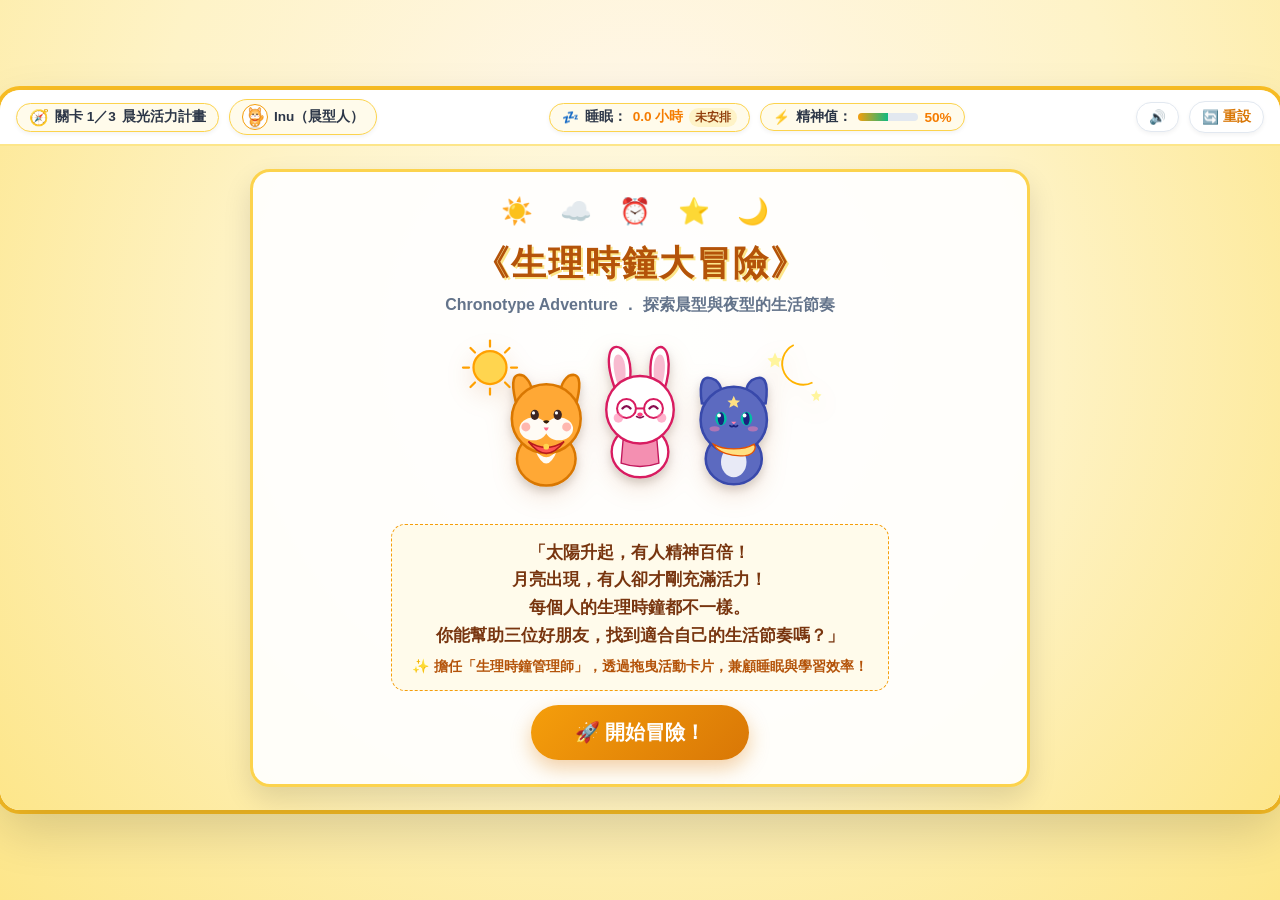
==== index.html @ 9a319b5b "feat: complete Chronotype Adventure web game for GitHub Pages" ====
<!DOCTYPE html>
<html lang="zh-TW">
<head>
  <meta charset="UTF-8">
  <meta name="viewport" content="width=device-width, initial-scale=1.0, maximum-scale=1.0, user-scalable=no">
  <title>《生理時鐘大冒險》（Chronotype Adventure）</title>
  <meta name="description" content="根據《晨型人 vs. 夜型人》設計的 2D 互動式時間規劃教育遊戲">
  <link rel="icon" type="image/svg+xml" href="assets/icons/clock.svg">
  <link rel="stylesheet" href="style.css">
</head>
<body>

  <!-- 遊戲主容器（橫向 16:9 最佳化自適應） -->
  <div id="game-container">

    <!-- 頂部資訊 HUD 導航列 -->
    <header id="top-hud">
      <div class="hud-left">
        <div class="hud-chip" id="hud-level-chip">
          <span class="chip-icon">🧭</span>
          <span id="hud-level-tag">關卡 1／3</span>
          <span id="hud-level-title" class="hud-title-text">晨光活力計畫</span>
        </div>
        <div class="hud-chip character-chip" id="hud-char-chip">
          <img id="hud-char-avatar" src="assets/characters/inu.svg" alt="角色頭像" class="mini-avatar">
          <span id="hud-char-name">Inu（晨型人）</span>
        </div>
      </div>

      <div class="hud-center">
        <!-- 睡眠時數即時統計膠囊 -->
        <div class="hud-chip stat-chip" id="hud-sleep-chip" title="每日累計睡眠時數">
          <span class="stat-icon">💤</span>
          <span class="stat-label">睡眠：</span>
          <span id="hud-sleep-hours" class="stat-value">0.0 小時</span>
          <span id="hud-sleep-status" class="stat-status-badge status-warn">未安排</span>
        </div>
        <!-- 精神能量即時模擬膠囊 -->
        <div class="hud-chip stat-chip" id="hud-energy-chip" title="作息模擬精神值（非醫學測量）">
          <span class="stat-icon" id="hud-energy-icon">⚡</span>
          <span class="stat-label">精神值：</span>
          <div class="energy-mini-track">
            <div id="hud-energy-bar" class="energy-mini-fill" style="width: 50%;"></div>
          </div>
          <span id="hud-energy-val" class="stat-value">50%</span>
        </div>
      </div>

      <div class="hud-right">
        <button id="btn-sound-toggle" class="hud-icon-btn" title="開關音效" aria-label="開關音效">
          <span id="sound-icon">🔊</span>
        </button>
        <button id="btn-reset-level" class="hud-icon-btn reset-btn" title="重新安排此關時間表" aria-label="重新安排此關時間表">
          <span>🔄</span>
          <span class="btn-text">重設</span>
        </button>
      </div>
    </header>

    <!-- 浮動提示氣泡（非阻塞提示，如時間衝突警告） -->
    <div id="toast-toast" class="toast-hidden" role="alert" aria-live="polite">
      <span class="toast-icon">💡</span>
      <span id="toast-text">這個時間已經安排其他活動囉！</span>
    </div>

    <!-- 遊戲主體視窗區 -->
    <main id="game-main">

      <!-- ============================================== -->
      <!-- 首頁畫面（Start Screen） -->
      <!-- ============================================== -->
      <section id="screen-start" class="game-screen active">
        <div class="start-card">
          <!-- 頂部裝飾元素 -->
          <div class="start-header-decor">
            <span class="decor-sun">☀️</span>
            <span class="decor-cloud">☁️</span>
            <span class="decor-clock">⏰</span>
            <span class="decor-star">⭐</span>
            <span class="decor-moon">🌙</span>
          </div>

          <h1 class="main-game-title">《生理時鐘大冒險》</h1>
          <div class="game-subtitle">Chronotype Adventure ． 探索晨型與夜型的生活節奏</div>

          <div class="start-hero-image">
            <img src="assets/characters/trio.svg" alt="Inu, Usagi, Neko" class="hero-trio-img">
          </div>

          <div class="start-story-box">
            <p class="story-lead">
              「太陽升起，有人精神百倍！<br>
              月亮出現，有人卻才剛充滿活力！<br>
              每個人的生理時鐘都不一樣。<br>
              你能幫助三位好朋友，找到適合自己的生活節奏嗎？」
            </p>
            <div class="story-subtext">
              ✨ 擔任「生理時鐘管理師」，透過拖曳活動卡片，兼顧睡眠與學習效率！
            </div>
          </div>

          <div class="start-actions">
            <button id="btn-start-adventure" class="action-btn primary-start-btn">
              <span>🚀 開始冒險！</span>
            </button>
          </div>
        </div>
      </section>

      <!-- ============================================== -->
      <!-- 關卡主要遊戲畫面（Level Play Screen） -->
      <!-- ============================================== -->
      <section id="screen-level" class="game-screen">

        <!-- 關卡情境引導條 -->
        <div class="level-story-banner">
          <div class="banner-avatar-wrap">
            <img id="level-story-avatar" src="assets/characters/inu.svg" alt="引導角色" class="story-avatar">
          </div>
          <div class="banner-content">
            <div class="banner-title-row">
              <span id="level-tag-badge" class="level-badge">第一關：晨光活力計畫</span>
              <span id="character-type-badge" class="type-badge morning">🌅 晨型人代表</span>
            </div>
            <p id="level-story-text" class="banner-desc">
              「Inu 喜歡早起，早上總是精神滿滿！可是今天他的時間表被打亂了。你能幫他重新安排一天的生活，確保充足睡眠嗎？」
            </p>
          </div>
        </div>

        <!-- 第三關專屬：任務 A 睡前環境調整面板（預設隱藏，僅第 3 關顯示） -->
        <div id="level3-environment-panel" class="room-panel-hidden">
          <div class="room-panel-header">
            <div class="room-title">
              <span class="room-icon">🛏️</span>
              <strong>任務 A：調整 Neko 的睡前臥室環境</strong>
              <span class="sub-rule">（點擊房間物件調整環境，至少需達成 2 項健康調整）</span>
            </div>
            <div class="room-progress-badge">
              <span>優化進度：</span>
              <strong id="env-completed-count">0</strong>／6
              <span id="env-requirement-tag" class="req-tag">尚未達標</span>
            </div>
          </div>

          <!-- 互動臥室場景 -->
          <div class="bedroom-interactive-scene">
            <!-- 1. 手機 -->
            <button class="room-item-btn item-bad" id="room-item-phone" data-item="phone" title="點擊調整睡前手機使用習慣">
              <span class="item-icon">📱</span>
              <span class="item-title">手機使用</span>
              <span class="item-status" id="phone-status">睡前滑手機中</span>
            </button>

            <!-- 2. 檯燈 -->
            <button class="room-item-btn item-bad" id="room-item-lamp" data-item="lamp" title="點擊切換臥室燈光">
              <span class="item-icon">💡</span>
              <span class="item-title">臥室燈光</span>
              <span class="item-status" id="lamp-status">刺眼強光 (100%)</span>
            </button>

            <!-- 3. 書桌 -->
            <button class="room-item-btn item-bad" id="room-item-desk" data-item="desk" title="點擊收拾書桌與書包">
              <span class="item-icon">📚</span>
              <span class="item-title">書桌狀態</span>
              <span class="item-status" id="desk-status">散落考卷雜物</span>
            </button>

            <!-- 4. 窗簾 -->
            <button class="room-item-btn item-bad" id="room-item-curtain" data-item="curtain" title="點擊拉上遮光窗簾">
              <span class="item-icon">🪟</span>
              <span class="item-title">臥室窗簾</span>
              <span class="item-status" id="curtain-status">大開（路燈直射）</span>
            </button>

            <!-- 5. 鬧鐘 -->
            <button class="room-item-btn item-bad" id="room-item-alarm" data-item="alarm" title="點擊設定合理起床鬧鐘">
              <span class="item-icon">⏰</span>
              <span class="item-title">起床鬧鐘</span>
              <span class="item-status" id="alarm-status">未定鬧鐘</span>
            </button>

            <!-- 6. 床鋪 -->
            <button class="room-item-btn item-bad" id="room-item-bed" data-item="bed" title="點擊整理舒適床鋪">
              <span class="item-icon">🛏️</span>
              <span class="item-title">床鋪整潔</span>
              <span class="item-status" id="bed-status">堆滿雜物</span>
            </button>
          </div>

          <!-- 臥室互動即時回饋小卡 -->
          <div id="room-feedback-bubble" class="room-dialog">
            <span class="usagi-speaker">🐰 Usagi 提醒：</span>
            <span id="room-dialog-text">點擊上方房間裡的物品，幫助 Neko 營造適合分泌褪黑激素的放鬆入睡環境吧！</span>
          </div>
        </div>

        <!-- 時間排程主工作區（上下分割或左右自適應） -->
        <div class="schedule-workspace">

          <!-- 左側／上方：每日行程時間軸槽位 -->
          <div class="timeline-container">
            <div class="timeline-header">
              <div class="timeline-title-row">
                <span class="sec-icon">📅</span>
                <h2 class="sec-title">一日作息時間表</h2>
                <span class="sec-hint">（支援滑鼠拖曳或「點擊卡片 ➔ 點擊時間格」放置）</span>
              </div>
              <div class="timeline-summary-pill" id="schedule-counter-pill">
                已安排：<span id="placed-slots-count">0</span>／<span id="total-slots-count">7</span> 項
              </div>
            </div>

            <!-- 時間軸槽位列表（由 JS 動態生成） -->
            <div id="slots-grid" class="slots-grid">
              <!-- 槽位由 JS 根據關卡設定渲染 -->
            </div>
          </div>

          <!-- 右側／下方：可用活動卡片托盤與即時分析狀態 -->
          <div class="side-panel">

            <!-- 卡片托盤 -->
            <div class="tray-container">
              <div class="tray-header">
                <span class="sec-icon">🗂️</span>
                <h3 class="sec-title">待安排活動卡片</h3>
                <span id="tray-count-badge" class="badge-pill">剩餘 7 張</span>
              </div>
              <div id="cards-tray" class="cards-tray">
                <!-- 活動卡片由 JS 動態生成 -->
              </div>
            </div>

            <!-- 精神狀態與即時回饋盒 -->
            <div class="insight-box">
              <div class="energy-panel-header">
                <div class="energy-label-wrap">
                  <span class="energy-title">⚡ 精神狀態評估</span>
                  <span id="energy-face-emoji" class="face-emoji">😊</span>
                </div>
                <span id="energy-grade-text" class="energy-grade">良好</span>
              </div>

              <!-- 精神能量進度條 -->
              <div class="energy-gauge-track">
                <div id="energy-gauge-fill" class="energy-gauge-bar" style="width: 50%;"></div>
              </div>

              <div class="energy-scale-labels">
                <span>0 疲憊</span>
                <span>50 普通</span>
                <span>100 活力充沛</span>
              </div>

              <p class="energy-disclaimer">※ 本精神值為遊戲化作息模擬，非醫學測量結果。</p>

              <!-- 即時小夥伴對話框 -->
              <div class="companion-bubble">
                <div class="companion-avatar-wrap">
                  <img src="assets/characters/usagi.svg" alt="Usagi" class="companion-avatar">
                </div>
                <div class="companion-text-box">
                  <div class="companion-name">Usagi 的小叮嚀</div>
                  <p id="live-companion-tip">把活動卡片拖曳到左側時間格中，觀察角色的精神變化與睡眠時數吧！</p>
                </div>
              </div>

              <!-- 檢查時間表主按鈕 -->
              <button id="btn-check-schedule" class="action-btn check-schedule-btn">
                <span>📋 檢查我的時間表！</span>
              </button>
            </div>

          </div>
        </div>

      </section>

      <!-- ============================================== -->
      <!-- 關卡結算評分彈窗（Evaluation Modal） -->
      <!-- ============================================== -->
      <section id="modal-eval" class="modal-overlay">
        <div class="modal-card eval-card">
          <div class="eval-header">
            <div class="eval-stamp-wrap">
              <span id="eval-tier-stamp" class="tier-stamp stamp-gold">👑 生理時鐘管理大師！</span>
            </div>
            <h2 id="eval-level-name" class="eval-title">第一關：晨光活力計畫 ． 作息審查報告</h2>
            <div class="total-score-badge">
              <span class="score-num" id="eval-total-score">95</span>
              <span class="score-unit">分</span>
            </div>
          </div>

          <!-- 四大評分規準細項 -->
          <div class="eval-rubric-grid">
            <!-- 1. 睡眠安排 (40分) -->
            <div class="rubric-item">
              <div class="rubric-header">
                <span class="rubric-name">💤 睡眠安排</span>
                <span id="rubric-score-sleep" class="rubric-points">40／40 分</span>
              </div>
              <div class="rubric-bar-bg">
                <div id="rubric-bar-sleep" class="rubric-bar-fill" style="width: 100%;"></div>
              </div>
              <p id="rubric-desc-sleep" class="rubric-comment">安排了 9.5 小時充足睡眠，完全符合 12 歲兒童發展需求！</p>
            </div>

            <!-- 2. 時間規劃 (30分) -->
            <div class="rubric-item">
              <div class="rubric-header">
                <span class="rubric-name">⏰ 時間規劃合理性</span>
                <span id="rubric-score-schedule" class="rubric-points">30／30 分</span>
              </div>
              <div class="rubric-bar-bg">
                <div id="rubric-bar-schedule" class="rubric-bar-fill" style="width: 100%;"></div>
              </div>
              <p id="rubric-desc-schedule" class="rubric-comment">無時間衝突，起床、用餐與上學順序完全合乎生活邏輯！</p>
            </div>

            <!-- 3. 符合作息需求 (20分) -->
            <div class="rubric-item">
              <div class="rubric-header">
                <span class="rubric-name">🎯 符合作息需求</span>
                <span id="rubric-score-chronotype" class="rubric-points">20／20 分</span>
              </div>
              <div class="rubric-bar-bg">
                <div id="rubric-bar-chronotype" class="rubric-bar-fill" style="width: 100%;"></div>
              </div>
              <p id="rubric-desc-chronotype" class="rubric-comment">完美把握晨型人的晨間活力高峰，高專注活動安排得宜！</p>
            </div>

            <!-- 4. 健康生活習慣 (10分) -->
            <div class="rubric-item">
              <div class="rubric-header">
                <span class="rubric-name">🌱 健康生活習慣</span>
                <span id="rubric-score-habits" class="rubric-points">10／10 分</span>
              </div>
              <div class="rubric-bar-bg">
                <div id="rubric-bar-habits" class="rubric-bar-fill" style="width: 100%;"></div>
              </div>
              <p id="rubric-desc-habits" class="rubric-comment">有適度安排休息與放鬆時間，兼顧生活節奏與身心健康！</p>
            </div>
          </div>

          <!-- Usagi 專業回饋與具體改善建議 -->
          <div class="eval-feedback-box">
            <div class="feedback-badge">🐰 專業回饋與建議</div>
            <p id="eval-detailed-feedback" class="feedback-text">
              太棒了！你幫 Inu 安排了一個充滿活力的一天！不過別忘記，早起的前提是要有充足的睡眠喔！
            </p>
          </div>

          <!-- 彈窗按鈕列 -->
          <div class="modal-actions-row">
            <button id="btn-eval-tweak" class="action-btn secondary-btn">
              <span>🔄 繼續微調時間表</span>
            </button>
            <button id="btn-eval-next" class="action-btn primary-btn">
              <span id="btn-eval-next-text">前往下一關 ➔</span>
            </button>
          </div>
        </div>
      </section>

      <!-- ============================================== -->
      <!-- 最終通關慶祝畫面（Grand Victory Screen） -->
      <!-- ============================================== -->
      <section id="screen-victory" class="game-screen">
        <!-- 彩帶彩屑 Canvas 動畫背景 -->
        <canvas id="victory-confetti-canvas"></canvas>

        <div class="victory-card">
          <div class="medal-wrap">
            <img src="assets/icons/medal.svg" alt="金色獎章" class="victory-medal-icon">
          </div>

          <h1 class="victory-title">👑 生理時鐘管理大師！</h1>
          <div class="victory-subtitle">恭喜你全破三大挑戰 ． 守護生理時鐘王國</div>

          <div class="victory-trio-wrap">
            <img src="assets/characters/trio.svg" alt="三位好友一起慶祝" class="victory-trio-img">
          </div>

          <div class="victory-summary-box">
            <p class="summary-paragraph">
              「恭喜你成功幫助三位好朋友！<br>
              原來每個人的生理時鐘都不太一樣。<br>
              有人早上精神好，有人晚上比較有活力。<br>
              不論是晨型人還是夜型人，<strong>充足睡眠（9～12 小時）</strong>與<strong>健康作息</strong>都很重要！」
            </p>

            <div class="victory-takeaways">
              <div class="takeaway-item">
                <span class="takeaway-icon">🌅</span>
                <div>
                  <strong>Inu 的收穫：</strong>
                  <span>晨型人喜歡早起，但早起的前提是提早就寢，充足睡眠才能維持整天活力。</span>
                </div>
              </div>
              <div class="takeaway-item">
                <span class="takeaway-icon">🌙</span>
                <div>
                  <strong>Neko 的收穫：</strong>
                  <span>夜型人晚上較有精神不是懶惰！面對固定上學時間，睡前減光、少用手機就能漸進調整！</span>
                </div>
              </div>
              <div class="takeaway-item">
                <span class="takeaway-icon">🤝</span>
                <div>
                  <strong>核心理念：</strong>
                  <span>沒有絕對優劣的時間表，學會傾聽自己的生理時鐘，兼顧上學與健康才是最重要的！</span>
                </div>
              </div>
            </div>
          </div>

          <div class="victory-actions">
            <button id="btn-victory-replay" class="action-btn primary-btn">
              <span>🔄 再玩一次</span>
            </button>
            <button id="btn-victory-home" class="action-btn secondary-btn">
              <span>🏠 返回首頁</span>
            </button>
          </div>
        </div>
      </section>

    </main>

  </div>

  <script src="game.js"></script>
</body>
</html>
---- style.css ----
/* ==========================================================================
   《生理時鐘大冒險》（Chronotype Adventure）
   視覺樣式表：日系可愛溫暖 2D 卡通風格、16:9 自適應響應式介面
   ========================================================================== */

/* -------------------------------------------------------------
   1. 全域變數與重設（CSS Variables & Reset）
   ------------------------------------------------------------- */
:root {
  /* 溫暖日系配色 */
  --bg-cream: #FFFDF7;
  --bg-cream-card: #FFFFFF;
  --bg-sky-light: #EBF8FF;
  --bg-sky-dark: #1E293B;

  /* 主題色 */
  --color-primary: #FF8F00;
  --color-primary-hover: #F57C00;
  --color-primary-light: #FFF8E1;
  --color-secondary: #6366F1;
  --color-secondary-hover: #4F46E5;
  --color-secondary-light: #EEF2FF;
  --color-accent-pink: #EC4899;
  --color-accent-teal: #10B981;
  --color-accent-warn: #F59E0B;
  --color-accent-danger: #EF4444;

  /* 文字色彩 */
  --text-main: #2D3748;
  --text-muted: #64748B;
  --text-light: #F8FAFC;
  --text-gold: #B45309;

  /* 邊框與圓角 */
  --border-subtle: #E2E8F0;
  --border-strong: #CBD5E1;
  --radius-sm: 8px;
  --radius-md: 14px;
  --radius-lg: 20px;
  --radius-pill: 9999px;

  /* 陰影效果 */
  --shadow-sm: 0 2px 4px rgba(0, 0, 0, 0.05);
  --shadow-md: 0 6px 14px rgba(0, 0, 0, 0.08);
  --shadow-lg: 0 12px 28px rgba(0, 0, 0, 0.12);
  --shadow-card: 0 4px 12px rgba(180, 83, 9, 0.08);

  /* 動畫時間 */
  --trans-fast: 0.15s ease;
  --trans-normal: 0.25s ease;
}

*, *::before, *::after {
  box-sizing: border-box;
  margin: 0;
  padding: 0;
  -webkit-tap-highlight-color: transparent;
}

html, body {
  width: 100%;
  height: 100%;
  overflow: hidden;
  font-family: -apple-system, BlinkMacSystemFont, "Segoe UI", "PingFang TC", "Noto Sans TC", "Microsoft JhengHei", sans-serif;
  background: radial-gradient(circle at 50% 20%, #FFF7ED 0%, #FEF3C7 50%, #FDE68A 100%);
  color: var(--text-main);
  user-select: none;
  -webkit-user-select: none;
}

/* -------------------------------------------------------------
   2. 遊戲主容器（16:9 比例自適應）
   ------------------------------------------------------------- */
#game-container {
  position: absolute;
  top: 50%;
  left: 50%;
  transform: translate(-50%, -50%);
  width: 100vw;
  height: 56.25vw; /* 16:9 比例 (9 / 16 = 0.5625) */
  max-width: 1280px;
  max-height: 720px;
  min-width: 320px;
  min-height: 180px;
  background: var(--bg-cream);
  border-radius: var(--radius-lg);
  box-shadow: 0 20px 50px rgba(0, 0, 0, 0.15), 0 0 0 4px #FBBF24;
  overflow: hidden;
  display: flex;
  flex-direction: column;
}

/* 當螢幕過高時，以高度為基準保持 16:9 */
@media (max-aspect-ratio: 16/9) {
  #game-container {
    width: 100vw;
    height: 56.25vw;
  }
}

/* 當螢幕較寬時，以寬度或最大高寬為準 */
@media (min-aspect-ratio: 16/9) {
  #game-container {
    height: 100vh;
    width: 177.78vh; /* 16 / 9 = 1.7778 */
  }
}

/* -------------------------------------------------------------
   3. 頂部資訊 HUD（Top Navigation & Status Bar）
   ------------------------------------------------------------- */
#top-hud {
  height: 56px;
  background: rgba(255, 255, 255, 0.95);
  backdrop-filter: blur(8px);
  border-bottom: 2px solid #FDE68A;
  display: flex;
  align-items: center;
  justify-content: space-between;
  padding: 0 16px;
  z-index: 20;
  flex-shrink: 0;
}

.hud-left, .hud-center, .hud-right {
  display: flex;
  align-items: center;
  gap: 10px;
}

.hud-chip {
  display: inline-flex;
  align-items: center;
  gap: 6px;
  background: #FFFBEB;
  border: 1.5px solid #FCD34D;
  border-radius: var(--radius-pill);
  padding: 4px 12px;
  font-size: 0.85rem;
  font-weight: 600;
  color: var(--text-main);
  box-shadow: var(--shadow-sm);
}

.hud-chip .chip-icon {
  font-size: 1rem;
}

.mini-avatar {
  width: 26px;
  height: 26px;
  border-radius: 50%;
  background: #FFF;
  border: 1.5px solid #F59E0B;
}

.stat-value {
  font-weight: 700;
  color: var(--color-primary-hover);
}

.stat-status-badge {
  font-size: 0.72rem;
  padding: 2px 6px;
  border-radius: var(--radius-pill);
  font-weight: 700;
}

.status-ok {
  background: #DCFCE7;
  color: #166534;
}

.status-warn {
  background: #FEF3C7;
  color: #92400E;
}

.status-danger {
  background: #FEE2E2;
  color: #991B1B;
}

/* 小型能量條 */
.energy-mini-track {
  width: 60px;
  height: 8px;
  background: #E2E8F0;
  border-radius: var(--radius-pill);
  overflow: hidden;
}

.energy-mini-fill {
  height: 100%;
  background: linear-gradient(90deg, #F59E0B, #10B981);
  transition: width 0.3s ease;
}

.hud-icon-btn {
  background: #FFF;
  border: 1.5px solid var(--border-subtle);
  border-radius: var(--radius-pill);
  padding: 6px 12px;
  font-size: 0.85rem;
  font-weight: 700;
  cursor: pointer;
  display: inline-flex;
  align-items: center;
  gap: 4px;
  color: var(--text-main);
  transition: all var(--trans-fast);
  box-shadow: var(--shadow-sm);
}

.hud-icon-btn:hover {
  background: #FEF3C7;
  border-color: #F59E0B;
  transform: translateY(-1px);
}

.hud-icon-btn:active {
  transform: translateY(1px);
}

.reset-btn {
  color: #D97706;
}

/* -------------------------------------------------------------
   4. 浮動通知提示氣泡（Toast Notification）
   ------------------------------------------------------------- */
#toast-toast {
  position: absolute;
  top: 68px;
  left: 50%;
  transform: translateX(-50%);
  background: #1E293B;
  color: #FFF;
  padding: 8px 18px;
  border-radius: var(--radius-pill);
  font-size: 0.9rem;
  font-weight: 600;
  display: flex;
  align-items: center;
  gap: 8px;
  box-shadow: var(--shadow-lg);
  z-index: 100;
  pointer-events: none;
  opacity: 1;
  transition: all 0.3s cubic-bezier(0.34, 1.56, 0.64, 1);
}

#toast-toast.toast-hidden {
  opacity: 0;
  top: 48px;
  transform: translateX(-50%) scale(0.9);
}

/* -------------------------------------------------------------
   5. 畫面容器與主體結構（Screens & Main Area）
   ------------------------------------------------------------- */
#game-main {
  position: relative;
  flex: 1;
  overflow: hidden;
}

.game-screen {
  position: absolute;
  inset: 0;
  display: none;
  flex-direction: column;
  padding: 12px 18px;
  overflow-y: auto;
  opacity: 0;
  transition: opacity 0.3s ease;
}

.game-screen.active {
  display: flex;
  opacity: 1;
}

/* -------------------------------------------------------------
   6. 首頁畫面（Start Screen）
   ------------------------------------------------------------- */
#screen-start {
  background: radial-gradient(circle at 50% 30%, #FFFBEB 0%, #FEF3C7 50%, #FDE68A 100%);
  align-items: center;
  justify-content: center;
  padding: 20px;
}

.start-card {
  max-width: 780px;
  width: 95%;
  background: rgba(255, 255, 255, 0.92);
  border: 3px solid #FCD34D;
  border-radius: var(--radius-lg);
  padding: 24px 32px;
  text-align: center;
  box-shadow: var(--shadow-lg);
  display: flex;
  flex-direction: column;
  align-items: center;
  gap: 14px;
}

.start-header-decor {
  font-size: 1.6rem;
  letter-spacing: 10px;
  animation: floatDecor 3s ease-in-out infinite alternate;
}

@keyframes floatDecor {
  0% { transform: translateY(0); }
  100% { transform: translateY(-6px); }
}

.main-game-title {
  font-size: 2.2rem;
  font-weight: 900;
  color: #B45309;
  text-shadow: 2px 2px 0 #FDE68A;
  letter-spacing: 2px;
}

.game-subtitle {
  font-size: 1rem;
  color: var(--text-muted);
  font-weight: 600;
  margin-top: -6px;
}

.start-hero-image {
  width: 100%;
  max-width: 480px;
  height: 180px;
  display: flex;
  align-items: center;
  justify-content: center;
}

.hero-trio-img {
  width: 100%;
  height: 100%;
  object-fit: contain;
  filter: drop-shadow(0 8px 12px rgba(180, 83, 9, 0.15));
}

.start-story-box {
  background: #FFFBEB;
  border: 1.5px dashed #F59E0B;
  border-radius: var(--radius-md);
  padding: 14px 20px;
  max-width: 620px;
}

.story-lead {
  font-size: 1.05rem;
  line-height: 1.65;
  color: #78350F;
  font-weight: 600;
}

.story-subtext {
  font-size: 0.88rem;
  color: #B45309;
  margin-top: 8px;
  font-weight: 700;
}

.action-btn {
  display: inline-flex;
  align-items: center;
  justify-content: center;
  gap: 8px;
  padding: 12px 32px;
  font-size: 1.15rem;
  font-weight: 800;
  border-radius: var(--radius-pill);
  cursor: pointer;
  border: none;
  transition: all var(--trans-normal);
  box-shadow: var(--shadow-md);
}

.primary-start-btn {
  background: linear-gradient(135deg, #F59E0B 0%, #D97706 100%);
  color: #FFF;
  padding: 14px 44px;
  font-size: 1.25rem;
  box-shadow: 0 8px 20px rgba(217, 119, 6, 0.35);
  animation: pulseBtn 2s infinite;
}

@keyframes pulseBtn {
  0%, 100% { transform: scale(1); }
  50% { transform: scale(1.03); }
}

.primary-start-btn:hover {
  background: linear-gradient(135deg, #D97706 0%, #B45309 100%);
  transform: translateY(-2px) scale(1.02);
}

/* -------------------------------------------------------------
   7. 關卡主體視窗（Level Banner & Layout）
   ------------------------------------------------------------- */
.level-story-banner {
  background: #FFFFFF;
  border: 2px solid #FDE68A;
  border-radius: var(--radius-md);
  padding: 8px 14px;
  display: flex;
  align-items: center;
  gap: 12px;
  margin-bottom: 10px;
  box-shadow: var(--shadow-sm);
  flex-shrink: 0;
}

.banner-avatar-wrap {
  width: 48px;
  height: 48px;
  flex-shrink: 0;
  background: #FFFBEB;
  border-radius: 50%;
  border: 2px solid #F59E0B;
  overflow: hidden;
  display: flex;
  align-items: center;
  justify-content: center;
}

.story-avatar {
  width: 90%;
  height: 90%;
  object-fit: contain;
}

.banner-content {
  flex: 1;
}

.banner-title-row {
  display: flex;
  align-items: center;
  gap: 8px;
  margin-bottom: 3px;
}

.level-badge {
  font-size: 0.85rem;
  font-weight: 800;
  color: #B45309;
}

.type-badge {
  font-size: 0.72rem;
  padding: 2px 8px;
  border-radius: var(--radius-pill);
  font-weight: 700;
}

.type-badge.morning {
  background: #FEF3C7;
  color: #92400E;
  border: 1px solid #FCD34D;
}

.type-badge.night {
  background: #EDE9FE;
  color: #5B21B6;
  border: 1px solid #C4B5FD;
}

.type-badge.challenge {
  background: #FCE7F3;
  color: #9D174D;
  border: 1px solid #FBCFE8;
}

.banner-desc {
  font-size: 0.88rem;
  color: #4B5563;
  line-height: 1.4;
}

/* -------------------------------------------------------------
   8. 第三關專屬：任務 A 臥室睡前環境調整面板
   ------------------------------------------------------------- */
#level3-environment-panel {
  background: #F8FAFC;
  border: 2px dashed #818CF8;
  border-radius: var(--radius-md);
  padding: 10px 14px;
  margin-bottom: 10px;
  flex-shrink: 0;
}

#level3-environment-panel.room-panel-hidden {
  display: none;
}

.room-panel-header {
  display: flex;
  align-items: center;
  justify-content: space-between;
  margin-bottom: 8px;
}

.room-title {
  font-size: 0.92rem;
  color: #312E81;
}

.room-title .sub-rule {
  font-size: 0.78rem;
  color: #6366F1;
  font-weight: normal;
}

.room-progress-badge {
  font-size: 0.85rem;
  font-weight: 700;
  color: #4338CA;
  background: #EEF2FF;
  padding: 3px 10px;
  border-radius: var(--radius-pill);
}

.req-tag {
  font-size: 0.72rem;
  padding: 1px 6px;
  border-radius: 4px;
  margin-left: 4px;
  background: #FEF3C7;
  color: #92400E;
}

.req-tag.ready {
  background: #DCFCE7;
  color: #166534;
}

.bedroom-interactive-scene {
  display: grid;
  grid-template-columns: repeat(6, 1fr);
  gap: 8px;
}

.room-item-btn {
  background: #FFF;
  border: 2px solid #E2E8F0;
  border-radius: var(--radius-md);
  padding: 8px 6px;
  display: flex;
  flex-direction: column;
  align-items: center;
  gap: 4px;
  cursor: pointer;
  transition: all var(--trans-fast);
}

.room-item-btn .item-icon {
  font-size: 1.4rem;
}

.room-item-btn .item-title {
  font-size: 0.8rem;
  font-weight: 700;
  color: var(--text-main);
}

.room-item-btn .item-status {
  font-size: 0.7rem;
  font-weight: 600;
  padding: 2px 4px;
  border-radius: 4px;
  text-align: center;
  white-space: nowrap;
}

.room-item-btn.item-bad {
  border-color: #FCA5A5;
  background: #FFF5F5;
}

.room-item-btn.item-bad .item-status {
  background: #FEE2E2;
  color: #B91C1C;
}

.room-item-btn.item-good {
  border-color: #86EFAC;
  background: #F0FDF4;
  box-shadow: 0 0 8px rgba(34, 197, 94, 0.25);
}

.room-item-btn.item-good .item-status {
  background: #DCFCE7;
  color: #15803D;
}

.room-item-btn:hover {
  transform: translateY(-2px);
}

.room-dialog {
  margin-top: 8px;
  background: #EEF2FF;
  border-left: 4px solid #6366F1;
  border-radius: 4px;
  padding: 6px 12px;
  font-size: 0.82rem;
  color: #3730A3;
}

.usagi-speaker {
  font-weight: 700;
}

/* -------------------------------------------------------------
   9. 作息工作區（Schedule Workspace：左右雙欄架構）
   ------------------------------------------------------------- */
.schedule-workspace {
  display: grid;
  grid-template-columns: 1fr 340px;
  gap: 14px;
  flex: 1;
  min-height: 0;
  overflow: hidden;
}

/* 左側：每日時間軸槽位容器 */
.timeline-container {
  background: #FFFFFF;
  border: 2px solid #E2E8F0;
  border-radius: var(--radius-lg);
  padding: 12px 14px;
  display: flex;
  flex-direction: column;
  min-height: 0;
  box-shadow: var(--shadow-sm);
}

.timeline-header {
  display: flex;
  align-items: center;
  justify-content: space-between;
  margin-bottom: 10px;
  flex-shrink: 0;
}

.timeline-title-row {
  display: flex;
  align-items: center;
  gap: 6px;
}

.sec-title {
  font-size: 1rem;
  font-weight: 800;
  color: var(--text-main);
}

.sec-hint {
  font-size: 0.75rem;
  color: var(--text-muted);
}

.timeline-summary-pill {
  font-size: 0.82rem;
  font-weight: 700;
  background: #FEF3C7;
  color: #92400E;
  padding: 3px 10px;
  border-radius: var(--radius-pill);
}

/* 槽位列表網格 */
.slots-grid {
  display: grid;
  grid-template-columns: repeat(auto-fill, minmax(280px, 1fr));
  gap: 8px;
  overflow-y: auto;
  padding-right: 4px;
  flex: 1;
}

/* 單個時間槽位 */
.time-slot {
  background: #F8FAFC;
  border: 2px dashed #CBD5E1;
  border-radius: var(--radius-md);
  padding: 8px 10px;
  display: flex;
  flex-direction: column;
  gap: 4px;
  transition: all var(--trans-fast);
  position: relative;
  min-height: 64px;
  justify-content: center;
}

.time-slot.slot-empty {
  cursor: pointer;
}

.time-slot.slot-empty:hover {
  border-color: #F59E0B;
  background: #FFFBEB;
}

.time-slot.slot-dragover {
  border-color: #10B981;
  background: #ECFDF5;
  transform: scale(1.02);
  box-shadow: 0 0 10px rgba(16, 185, 129, 0.3);
}

.time-slot.slot-selected-target {
  border-color: #6366F1;
  background: #EEF2FF;
  animation: pulseSlot 1s infinite alternate;
}

@keyframes pulseSlot {
  0% { box-shadow: 0 0 0 rgba(99, 102, 241, 0.2); }
  100% { box-shadow: 0 0 12px rgba(99, 102, 241, 0.6); }
}

/* 槽位頂部時段標籤 */
.slot-meta {
  display: flex;
  align-items: center;
  justify-content: space-between;
  font-size: 0.75rem;
}

.slot-time-range {
  font-weight: 700;
  color: #475569;
}

.slot-period-tag {
  font-size: 0.68rem;
  padding: 1px 6px;
  border-radius: 4px;
  background: #E2E8F0;
  color: #475569;
  font-weight: 600;
}

/* 槽位內容：未放置時 */
.slot-placeholder {
  display: flex;
  align-items: center;
  justify-content: center;
  gap: 4px;
  font-size: 0.8rem;
  color: #94A3B8;
  font-weight: 600;
  padding: 6px 0;
}

/* 槽位內容：已放置活動卡片 */
.time-slot.slot-filled {
  border-style: solid;
  border-color: #FCD34D;
  background: #FFFBEB;
}

.slot-activity-card {
  display: flex;
  align-items: center;
  justify-content: space-between;
  background: #FFFFFF;
  border: 1.5px solid #F59E0B;
  border-radius: var(--radius-sm);
  padding: 5px 8px;
  box-shadow: var(--shadow-sm);
}

.slot-act-left {
  display: flex;
  align-items: center;
  gap: 6px;
}

.slot-act-icon {
  font-size: 1.25rem;
}

.slot-act-name {
  font-size: 0.88rem;
  font-weight: 700;
  color: var(--text-main);
}

.slot-act-type-tag {
  font-size: 0.68rem;
  padding: 1px 5px;
  border-radius: 4px;
  background: #FEF3C7;
  color: #B45309;
}

.slot-act-remove-btn {
  background: none;
  border: none;
  font-size: 1.1rem;
  color: #94A3B8;
  cursor: pointer;
  padding: 2px 4px;
  line-height: 1;
  transition: color var(--trans-fast);
}

.slot-act-remove-btn:hover {
  color: #EF4444;
}

/* 固定槽位（如學校固定時段） */
.time-slot.slot-fixed {
  border-style: solid;
  border-color: #93C5FD;
  background: #EFF6FF;
  cursor: default;
}

.slot-fixed-badge {
  font-size: 0.68rem;
  background: #3B82F6;
  color: #FFF;
  padding: 1px 5px;
  border-radius: 4px;
  font-weight: 700;
}

/* -------------------------------------------------------------
   10. 右側面板：待排卡片托盤與精神分析
   ------------------------------------------------------------- */
.side-panel {
  display: flex;
  flex-direction: column;
  gap: 10px;
  min-height: 0;
  overflow: hidden;
}

/* 卡片托盤容器 */
.tray-container {
  background: #FFFFFF;
  border: 2px solid #E2E8F0;
  border-radius: var(--radius-lg);
  padding: 10px 12px;
  display: flex;
  flex-direction: column;
  min-height: 170px;
  max-height: 220px;
  box-shadow: var(--shadow-sm);
}

.tray-header {
  display: flex;
  align-items: center;
  justify-content: space-between;
  margin-bottom: 8px;
  flex-shrink: 0;
}

.badge-pill {
  font-size: 0.75rem;
  font-weight: 700;
  background: #EDE9FE;
  color: #6D28D9;
  padding: 2px 8px;
  border-radius: var(--radius-pill);
}

.cards-tray {
  display: flex;
  flex-wrap: wrap;
  gap: 6px;
  overflow-y: auto;
  padding-right: 2px;
  flex: 1;
  align-content: flex-start;
}

/* 活動卡片本體 */
.act-card {
  background: #FFFBEB;
  border: 2px solid #FCD34D;
  border-radius: var(--radius-md);
  padding: 6px 10px;
  display: inline-flex;
  align-items: center;
  gap: 6px;
  cursor: grab;
  user-select: none;
  transition: all var(--trans-fast);
  box-shadow: var(--shadow-sm);
  font-size: 0.85rem;
  font-weight: 700;
  color: var(--text-main);
}

.act-card:hover {
  transform: translateY(-2px);
  border-color: #F59E0B;
  background: #FEF3C7;
  box-shadow: var(--shadow-md);
}

.act-card:active {
  cursor: grabbing;
}

.act-card.card-selected {
  border-color: #6366F1;
  background: #EEF2FF;
  box-shadow: 0 0 0 3px rgba(99, 102, 241, 0.4);
  transform: scale(1.05);
}

.act-card.card-dragging {
  opacity: 0.4;
  transform: scale(0.95);
}

.card-icon {
  font-size: 1.15rem;
}

.card-tag {
  font-size: 0.65rem;
  background: rgba(255, 255, 255, 0.8);
  padding: 1px 4px;
  border-radius: 4px;
  color: #78350F;
}

/* 精神狀態評估與夥伴對話盒 */
.insight-box {
  background: #FFFFFF;
  border: 2px solid #E2E8F0;
  border-radius: var(--radius-lg);
  padding: 12px 14px;
  display: flex;
  flex-direction: column;
  gap: 8px;
  box-shadow: var(--shadow-sm);
  flex: 1;
  min-height: 0;
  overflow-y: auto;
}

.energy-panel-header {
  display: flex;
  align-items: center;
  justify-content: space-between;
}

.energy-label-wrap {
  display: flex;
  align-items: center;
  gap: 6px;
}

.energy-title {
  font-size: 0.92rem;
  font-weight: 800;
  color: var(--text-main);
}

.face-emoji {
  font-size: 1.25rem;
}

.energy-grade {
  font-size: 0.8rem;
  font-weight: 800;
  color: #10B981;
}

.energy-gauge-track {
  width: 100%;
  height: 12px;
  background: #E2E8F0;
  border-radius: var(--radius-pill);
  overflow: hidden;
  box-shadow: inset 0 1px 3px rgba(0, 0, 0, 0.1);
}

.energy-gauge-bar {
  height: 100%;
  background: linear-gradient(90deg, #EF4444 0%, #F59E0B 45%, #10B981 100%);
  border-radius: var(--radius-pill);
  transition: width 0.4s cubic-bezier(0.34, 1.56, 0.64, 1);
}

.energy-scale-labels {
  display: flex;
  justify-content: space-between;
  font-size: 0.68rem;
  color: #94A3B8;
  font-weight: 600;
  margin-top: -4px;
}

.energy-disclaimer {
  font-size: 0.68rem;
  color: #94A3B8;
  line-height: 1.2;
}

/* 夥伴對話氣泡 */
.companion-bubble {
  background: #FFFBEB;
  border: 1.5px solid #FDE68A;
  border-radius: var(--radius-md);
  padding: 8px 10px;
  display: flex;
  gap: 8px;
  align-items: center;
}

.companion-avatar-wrap {
  width: 36px;
  height: 36px;
  flex-shrink: 0;
  background: #FFF;
  border-radius: 50%;
  border: 1.5px solid #F59E0B;
  display: flex;
  align-items: center;
  justify-content: center;
}

.companion-avatar {
  width: 85%;
  height: 85%;
  object-fit: contain;
}

.companion-text-box {
  flex: 1;
}

.companion-name {
  font-size: 0.72rem;
  font-weight: 700;
  color: #B45309;
}

#live-companion-tip {
  font-size: 0.78rem;
  color: #78350F;
  line-height: 1.35;
  margin-top: 1px;
}

/* 檢查時間表主按鈕 */
.check-schedule-btn {
  background: linear-gradient(135deg, #10B981 0%, #059669 100%);
  color: #FFF;
  padding: 10px 16px;
  font-size: 1rem;
  font-weight: 800;
  border-radius: var(--radius-pill);
  border: none;
  cursor: pointer;
  box-shadow: 0 4px 12px rgba(16, 185, 129, 0.35);
  transition: all var(--trans-fast);
  margin-top: auto;
}

.check-schedule-btn:hover {
  background: linear-gradient(135deg, #059669 0%, #047857 100%);
  transform: translateY(-2px);
}

/* -------------------------------------------------------------
   11. 關卡結算評分彈窗（Evaluation Modal）
   ------------------------------------------------------------- */
.modal-overlay {
  position: absolute;
  inset: 0;
  background: rgba(15, 23, 42, 0.65);
  backdrop-filter: blur(4px);
  display: none;
  align-items: center;
  justify-content: center;
  padding: 16px;
  z-index: 50;
  opacity: 0;
  transition: opacity 0.25s ease;
}

.modal-overlay.active {
  display: flex;
  opacity: 1;
}

.modal-card {
  background: #FFFFFF;
  border-radius: var(--radius-lg);
  max-width: 660px;
  width: 95%;
  max-height: 90%;
  overflow-y: auto;
  box-shadow: var(--shadow-lg);
  padding: 20px 24px;
  display: flex;
  flex-direction: column;
  gap: 12px;
  position: relative;
  transform: scale(0.95);
  transition: transform 0.25s cubic-bezier(0.34, 1.56, 0.64, 1);
}

.modal-overlay.active .modal-card {
  transform: scale(1);
}

.eval-header {
  text-align: center;
  position: relative;
}

.tier-stamp {
  display: inline-block;
  padding: 4px 16px;
  font-size: 1rem;
  font-weight: 900;
  border-radius: var(--radius-pill);
  margin-bottom: 6px;
}

.stamp-gold {
  background: linear-gradient(135deg, #FEF08A, #F59E0B);
  color: #78350F;
  border: 2px solid #B45309;
}

.stamp-silver {
  background: linear-gradient(135deg, #E2E8F0, #94A3B8);
  color: #1E293B;
  border: 2px solid #475569;
}

.stamp-bronze {
  background: linear-gradient(135deg, #FED7AA, #FB923C);
  color: #7C2D12;
  border: 2px solid #C2410C;
}

.stamp-adjust {
  background: #F1F5F9;
  color: #475569;
  border: 2px dashed #94A3B8;
}

.eval-title {
  font-size: 1.15rem;
  color: var(--text-main);
  font-weight: 800;
}

.total-score-badge {
  font-size: 2.4rem;
  font-weight: 900;
  color: #D97706;
  margin: 4px 0;
}

.total-score-badge .score-unit {
  font-size: 1.2rem;
  font-weight: 700;
  color: var(--text-muted);
}

/* 四大評分規準格網 */
.eval-rubric-grid {
  display: grid;
  grid-template-columns: 1fr 1fr;
  gap: 10px;
}

.rubric-item {
  background: #F8FAFC;
  border: 1px solid #E2E8F0;
  border-radius: var(--radius-md);
  padding: 8px 10px;
}

.rubric-header {
  display: flex;
  justify-content: space-between;
  align-items: center;
  margin-bottom: 4px;
}

.rubric-name {
  font-size: 0.82rem;
  font-weight: 700;
  color: var(--text-main);
}

.rubric-points {
  font-size: 0.8rem;
  font-weight: 800;
  color: #2563EB;
}

.rubric-bar-bg {
  width: 100%;
  height: 6px;
  background: #E2E8F0;
  border-radius: var(--radius-pill);
  overflow: hidden;
  margin-bottom: 4px;
}

.rubric-bar-fill {
  height: 100%;
  background: #3B82F6;
  border-radius: var(--radius-pill);
  transition: width 0.5s ease;
}

.rubric-comment {
  font-size: 0.72rem;
  color: #64748B;
  line-height: 1.3;
}

.eval-feedback-box {
  background: #FFFBEB;
  border: 1.5px solid #FCD34D;
  border-radius: var(--radius-md);
  padding: 10px 14px;
}

.feedback-badge {
  font-size: 0.78rem;
  font-weight: 800;
  color: #B45309;
  margin-bottom: 3px;
}

.feedback-text {
  font-size: 0.85rem;
  color: #78350F;
  line-height: 1.45;
}

.modal-actions-row {
  display: flex;
  justify-content: center;
  gap: 12px;
  margin-top: 6px;
}

.primary-btn {
  background: linear-gradient(135deg, #F59E0B 0%, #D97706 100%);
  color: #FFF;
}

.primary-btn:hover {
  background: linear-gradient(135deg, #D97706 0%, #B45309 100%);
  transform: translateY(-2px);
}

.secondary-btn {
  background: #F1F5F9;
  color: #475569;
  border: 1.5px solid #CBD5E1;
}

.secondary-btn:hover {
  background: #E2E8F0;
  color: #1E293B;
}

/* -------------------------------------------------------------
   12. 最終通關畫面（Grand Victory Screen）
   ------------------------------------------------------------- */
#screen-victory {
  background: radial-gradient(circle at 50% 25%, #FFFBEB 0%, #FEF3C7 45%, #FDE68A 100%);
  align-items: center;
  justify-content: center;
  padding: 16px;
  position: relative;
  overflow: hidden;
}

#victory-confetti-canvas {
  position: absolute;
  inset: 0;
  width: 100%;
  height: 100%;
  pointer-events: none;
  z-index: 5;
}

.victory-card {
  max-width: 760px;
  width: 95%;
  background: rgba(255, 255, 255, 0.94);
  border: 3px solid #F59E0B;
  border-radius: var(--radius-lg);
  padding: 20px 28px;
  text-align: center;
  box-shadow: var(--shadow-lg);
  display: flex;
  flex-direction: column;
  align-items: center;
  gap: 10px;
  z-index: 10;
  max-height: 95%;
  overflow-y: auto;
}

.victory-medal-icon {
  width: 72px;
  height: 72px;
  filter: drop-shadow(0 4px 10px rgba(245, 158, 11, 0.4));
  animation: bounceMedal 2s infinite ease-in-out;
}

@keyframes bounceMedal {
  0%, 100% { transform: translateY(0); }
  50% { transform: translateY(-8px); }
}

.victory-title {
  font-size: 1.8rem;
  font-weight: 900;
  color: #B45309;
}

.victory-subtitle {
  font-size: 0.92rem;
  color: var(--text-muted);
  font-weight: 700;
  margin-top: -6px;
}

.victory-trio-wrap {
  width: 100%;
  max-width: 380px;
  height: 130px;
}

.victory-trio-img {
  width: 100%;
  height: 100%;
  object-fit: contain;
}

.victory-summary-box {
  background: #FFFBEB;
  border: 1.5px solid #FCD34D;
  border-radius: var(--radius-md);
  padding: 12px 16px;
  text-align: left;
  max-width: 640px;
}

.summary-paragraph {
  font-size: 0.92rem;
  color: #78350F;
  line-height: 1.55;
  margin-bottom: 10px;
  text-align: center;
}

.victory-takeaways {
  display: flex;
  flex-direction: column;
  gap: 6px;
}

.takeaway-item {
  display: flex;
  align-items: flex-start;
  gap: 8px;
  font-size: 0.8rem;
  color: #451A03;
  line-height: 1.4;
  background: rgba(255, 255, 255, 0.7);
  padding: 6px 10px;
  border-radius: var(--radius-sm);
}

.takeaway-icon {
  font-size: 1.1rem;
  flex-shrink: 0;
}

.victory-actions {
  display: flex;
  justify-content: center;
  gap: 12px;
  margin-top: 4px;
}

/* -------------------------------------------------------------
   13. 響應式優化（Mobile & Tablet Adaptations）
   ------------------------------------------------------------- */
@media (max-width: 860px) {
  #top-hud {
    height: 48px;
    padding: 0 10px;
  }

  .hud-chip {
    padding: 2px 8px;
    font-size: 0.75rem;
  }

  .hud-chip .chip-icon {
    font-size: 0.85rem;
  }

  .hud-center {
    display: none; /* 小螢幕隱藏中間冗餘膠囊，主工作區有完整儀表板 */
  }

  .schedule-workspace {
    grid-template-columns: 1fr;
    grid-template-rows: 1fr auto;
    gap: 8px;
    overflow-y: auto;
  }

  .side-panel {
    max-height: 260px;
  }

  .bedroom-interactive-scene {
    grid-template-columns: repeat(3, 1fr);
  }

  .eval-rubric-grid {
    grid-template-columns: 1fr;
  }

  .main-game-title {
    font-size: 1.6rem;
  }

  .start-hero-image {
    height: 130px;
  }
}

@media (max-width: 480px) {
  .bedroom-interactive-scene {
    grid-template-columns: repeat(2, 1fr);
  }

  .start-card, .modal-card, .victory-card {
    padding: 14px 16px;
  }

  .action-btn {
    padding: 10px 20px;
    font-size: 0.95rem;
  }
}
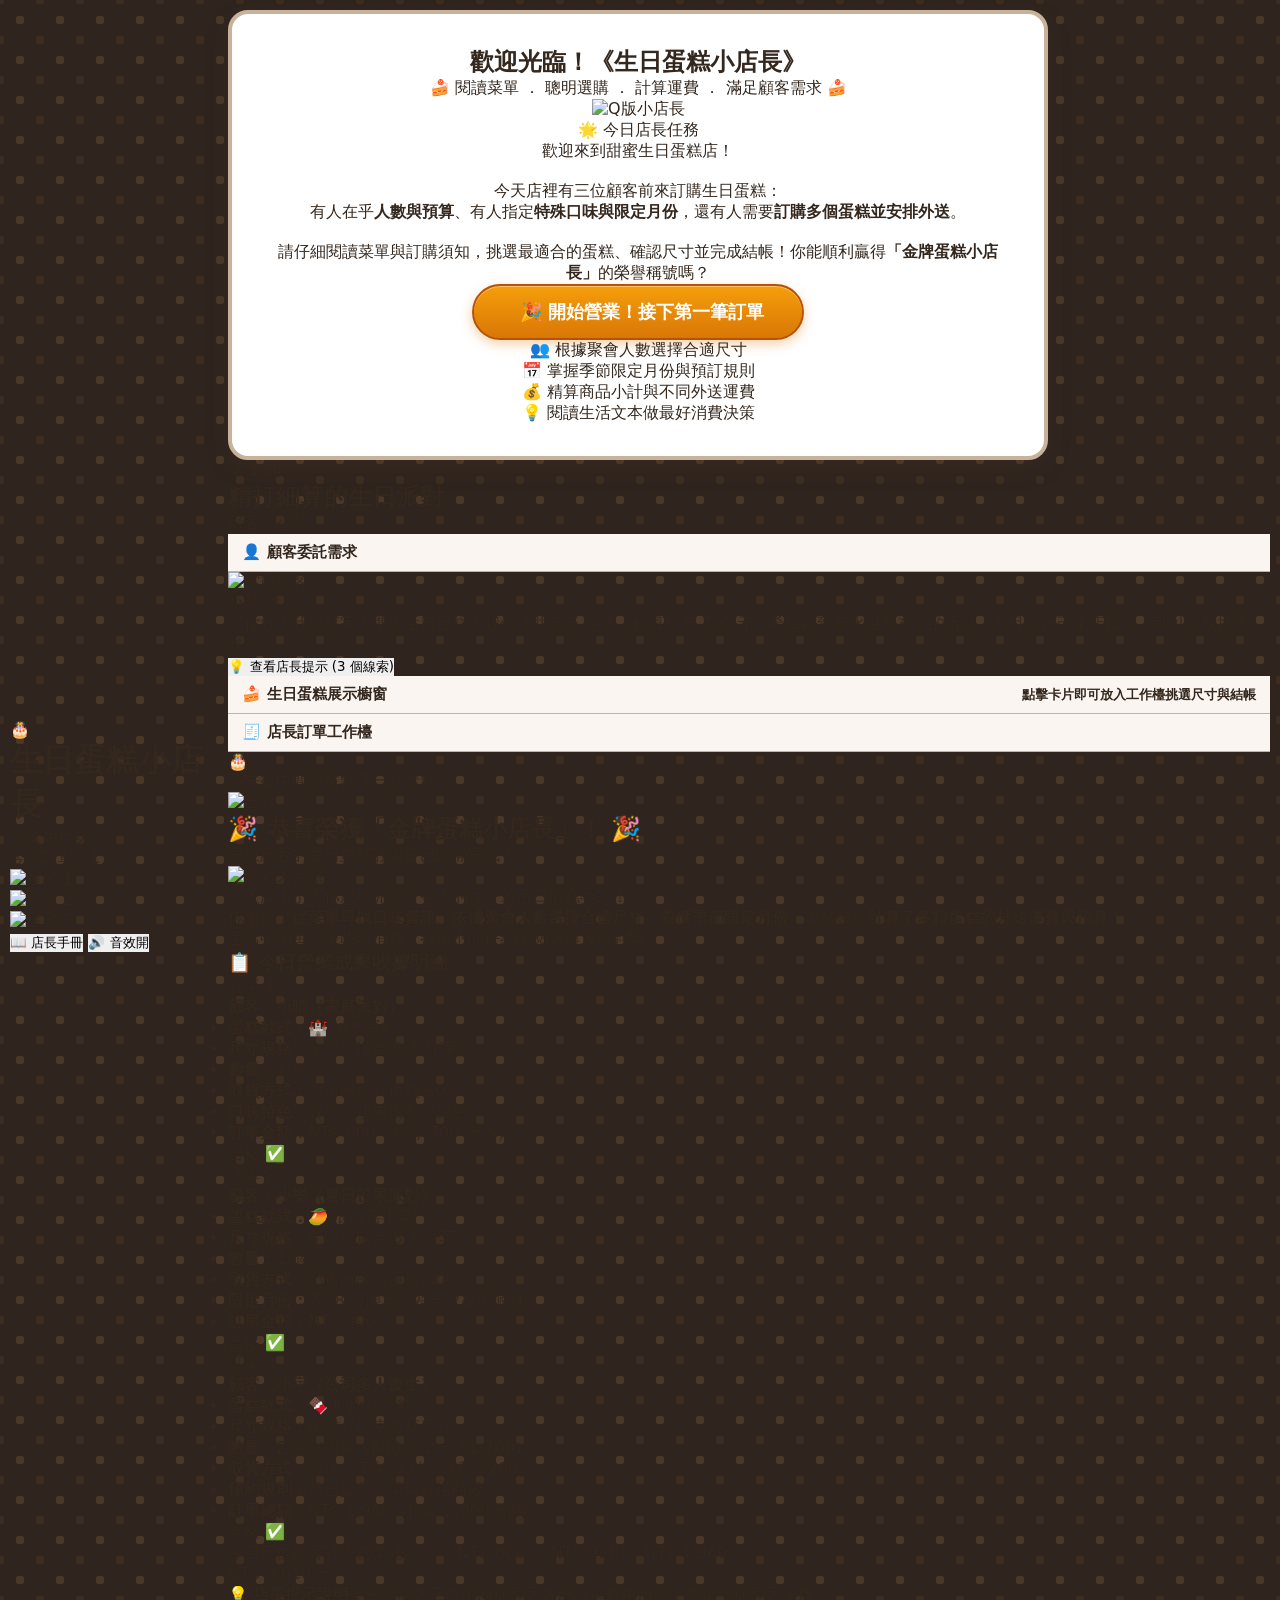
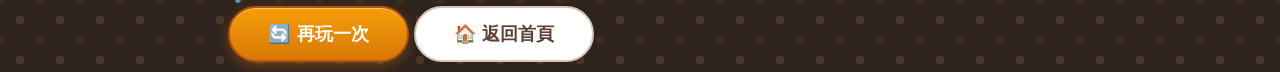
==== commit 8af35bab: "feat: 《名畫變裝大師》完整2D互動式藝術教育遊戲" ====
--- a/index.html
+++ b/index.html
@@ -3,432 +3,594 @@
 <head>
   <meta charset="UTF-8">
   <meta name="viewport" content="width=device-width, initial-scale=1.0, maximum-scale=1.0, user-scalable=no">
-  <title>《生理時鐘大冒險》（Chronotype Adventure）</title>
-  <meta name="description" content="根據《晨型人 vs. 夜型人》設計的 2D 互動式時間規劃教育遊戲">
-  <link rel="icon" type="image/svg+xml" href="assets/icons/clock.svg">
+  <meta name="description" content="《生日蛋糕小店長》（Birthday Cake Shop Manager）—— 2D 互動式生活數學與閱讀理解教育遊戲。學習閱讀菜單、挑選尺寸、比較價格與計算運費。">
+  <meta name="theme-color" content="#FFF7ED">
+  <title>《生日蛋糕小店長》Birthday Cake Shop Manager</title>
   <link rel="stylesheet" href="style.css">
 </head>
 <body>
-
-  <!-- 遊戲主容器（橫向 16:9 最佳化自適應） -->
-  <div id="game-container">
-
-    <!-- 頂部資訊 HUD 導航列 -->
-    <header id="top-hud">
-      <div class="hud-left">
-        <div class="hud-chip" id="hud-level-chip">
-          <span class="chip-icon">🧭</span>
-          <span id="hud-level-tag">關卡 1／3</span>
-          <span id="hud-level-title" class="hud-title-text">晨光活力計畫</span>
-        </div>
-        <div class="hud-chip character-chip" id="hud-char-chip">
-          <img id="hud-char-avatar" src="assets/characters/inu.svg" alt="角色頭像" class="mini-avatar">
-          <span id="hud-char-name">Inu（晨型人）</span>
-        </div>
-      </div>
-
-      <div class="hud-center">
-        <!-- 睡眠時數即時統計膠囊 -->
-        <div class="hud-chip stat-chip" id="hud-sleep-chip" title="每日累計睡眠時數">
-          <span class="stat-icon">💤</span>
-          <span class="stat-label">睡眠：</span>
-          <span id="hud-sleep-hours" class="stat-value">0.0 小時</span>
-          <span id="hud-sleep-status" class="stat-status-badge status-warn">未安排</span>
-        </div>
-        <!-- 精神能量即時模擬膠囊 -->
-        <div class="hud-chip stat-chip" id="hud-energy-chip" title="作息模擬精神值（非醫學測量）">
-          <span class="stat-icon" id="hud-energy-icon">⚡</span>
-          <span class="stat-label">精神值：</span>
-          <div class="energy-mini-track">
-            <div id="hud-energy-bar" class="energy-mini-fill" style="width: 50%;"></div>
-          </div>
-          <span id="hud-energy-val" class="stat-value">50%</span>
-        </div>
-      </div>
-
-      <div class="hud-right">
-        <button id="btn-sound-toggle" class="hud-icon-btn" title="開關音效" aria-label="開關音效">
-          <span id="sound-icon">🔊</span>
+  <!-- 音訊控制器 (Web Audio API 驅動) -->
+  <header class="game-header">
+    <div class="header-left">
+      <span class="store-icon">🎂</span>
+      <h1 class="store-title">生日蛋糕小店長</h1>
+      <span class="store-subtitle">甜蜜烘焙坊</span>
+    </div>
+    
+    <div class="header-center" id="progressContainer">
+      <span class="progress-label" id="progressLabel">今日訂單：1／3</span>
+      <div class="stars-track" id="starsTrack">
+        <div class="star-item" id="star1"><img src="assets/decorations/star-empty.svg" alt="星星 1"></div>
+        <div class="star-item" id="star2"><img src="assets/decorations/star-empty.svg" alt="星星 2"></div>
+        <div class="star-item" id="star3"><img src="assets/decorations/star-empty.svg" alt="星星 3"></div>
+      </div>
+    </div>
+
+    <div class="header-right">
+      <button type="button" class="btn-tool" id="btnHandbook" title="開啟蛋糕菜單與訂購規則手冊">
+        📖 <span class="btn-text">店長手冊</span>
+      </button>
+      <button type="button" class="btn-tool" id="btnAudio" title="切換音效開關">
+        🔊 <span class="btn-text">音效開</span>
+      </button>
+    </div>
+  </header>
+
+  <!-- 主遊戲視窗容器 -->
+  <main class="game-app" id="gameApp">
+
+    <!-- ================= 畫面一：開始營業畫面 ================= -->
+    <section class="screen screen-start active" id="screenStart">
+      <div class="start-card">
+        <div class="start-banner">
+          <div class="bunting-decorations">
+            <span class="bunting-flag flag-pink"></span>
+            <span class="bunting-flag flag-yellow"></span>
+            <span class="bunting-flag flag-blue"></span>
+            <span class="bunting-flag flag-green"></span>
+            <span class="bunting-flag flag-orange"></span>
+            <span class="bunting-flag flag-pink"></span>
+            <span class="bunting-flag flag-yellow"></span>
+          </div>
+          <h2 class="game-headline">歡迎光臨！《生日蛋糕小店長》</h2>
+          <p class="game-tagline">🍰 閱讀菜單 ． 聰明選購 ． 計算運費 ． 滿足顧客需求 🍰</p>
+        </div>
+
+        <div class="start-content">
+          <div class="manager-welcome-col">
+            <div class="manager-avatar-wrap">
+              <img src="assets/characters/manager.svg" alt="Q版小店長" class="img-manager-hero">
+            </div>
+          </div>
+
+          <div class="story-bubble-col">
+            <div class="speech-bubble story-bubble">
+              <div class="bubble-header">
+                <span class="bubble-badge">🌟 今日店長任務</span>
+              </div>
+              <p class="story-text">
+                歡迎來到甜蜜生日蛋糕店！<br><br>
+                今天店裡有三位顧客前來訂購生日蛋糕：<br>
+                有人在乎<strong>人數與預算</strong>、有人指定<strong>特殊口味與限定月份</strong>，還有人需要<strong>訂購多個蛋糕並安排外送</strong>。<br><br>
+                請仔細閱讀菜單與訂購須知，挑選最適合的蛋糕、確認尺寸並完成結帳！你能順利贏得<strong>「金牌蛋糕小店長」</strong>的榮譽稱號嗎？
+              </p>
+            </div>
+
+            <div class="start-action-row">
+              <button type="button" class="btn-primary btn-large btn-start-game" id="btnStartGame">
+                <span class="btn-glow"></span>
+                🎉 開始營業！接下第一筆訂單
+              </button>
+            </div>
+          </div>
+        </div>
+
+        <!-- 底部特色介紹標籤 -->
+        <div class="start-features-bar">
+          <div class="feature-item"><span>👥</span> 根據聚會人數選擇合適尺寸</div>
+          <div class="feature-item"><span>📅</span> 掌握季節限定月份與預訂規則</div>
+          <div class="feature-item"><span>💰</span> 精算商品小計與不同外送運費</div>
+          <div class="feature-item"><span>💡</span> 閱讀生活文本做最好消費決策</div>
+        </div>
+      </div>
+    </section>
+
+    <!-- ================= 畫面二：營業中（核心訂單處理工作區） ================= -->
+    <section class="screen screen-play" id="screenPlay">
+      
+      <!-- 關卡標題列 -->
+      <div class="stage-banner" id="stageBanner">
+        <span class="stage-pill" id="stagePill">第 1 關</span>
+        <h2 class="stage-title" id="stageTitle">精打細算的生日派對</h2>
+        <span class="stage-customer-name" id="stageCustomerName">顧客：小晴</span>
+      </div>
+
+      <div class="play-grid">
+        <!-- 左欄：顧客需求資訊區 -->
+        <aside class="panel panel-customer" id="panelCustomer">
+          <div class="panel-header">
+            <h3>👤 顧客委託需求</h3>
+          </div>
+
+          <div class="customer-profile-card">
+            <div class="customer-avatar-box">
+              <img id="customerAvatar" src="assets/characters/customer-qing.svg" alt="當前顧客" class="img-customer">
+            </div>
+            
+            <div class="customer-dialog-bubble">
+              <div class="bubble-speaker" id="customerSpeaker">小晴 說：</div>
+              <p class="customer-speech" id="customerSpeech">
+                「你好！我要幫家人準備生日蛋糕！我們總共有 5 個人，預算只有 700 元。希望吃到有水果和布丁的蛋糕，而且會自己來店裡拿。可以幫我挑選嗎？」
+              </p>
+            </div>
+          </div>
+
+          <!-- 需求規格清單標籤 -->
+          <div class="req-badges-container" id="reqBadgesContainer">
+            <!-- 動態注入標籤 -->
+          </div>
+
+          <!-- 背景情境補充（例如第三關提前預訂說明） -->
+          <div class="context-note-box" id="contextNoteBox" style="display: none;">
+            <span class="note-icon">📌</span>
+            <span class="note-text" id="contextNoteText"></span>
+          </div>
+
+          <!-- 提示按鈕與提示卡片 -->
+          <div class="hint-section">
+            <button type="button" class="btn-hint" id="btnShowHint">
+              💡 查看店長提示 (<span id="hintCount">3</span> 個線索)
+            </button>
+            <div class="hint-card" id="hintCard" style="display: none;">
+              <div class="hint-card-header">
+                <span>💡 店長小提示</span>
+                <button type="button" class="btn-close-hint" id="btnCloseHint">×</button>
+              </div>
+              <p class="hint-card-text" id="hintText"></p>
+            </div>
+          </div>
+        </aside>
+
+        <!-- 中欄：六款蛋糕展示菜單區 -->
+        <section class="panel panel-menu" id="panelMenu">
+          <div class="panel-header panel-header-menu">
+            <h3>🍰 生日蛋糕展示櫥窗</h3>
+            <span class="menu-hint-text">點擊卡片即可放入工作檯挑選尺寸與結帳</span>
+          </div>
+
+          <div class="cake-cards-grid" id="cakeCardsGrid">
+            <!-- 六款蛋糕卡片由 JavaScript 動態生成渲染 -->
+          </div>
+        </section>
+
+        <!-- 右欄：店長工作檯（客製尺寸、數量、取貨與即時收銀試算） -->
+        <aside class="panel panel-checkout" id="panelCheckout">
+          <div class="panel-header">
+            <h3>🧾 店長訂單工作檯</h3>
+          </div>
+
+          <div class="order-workbench">
+            <!-- 尚未選取蛋糕時的引導提示 -->
+            <div class="empty-selection-placeholder" id="emptyPlaceholder">
+              <div class="placeholder-icon">🎂</div>
+              <p>請先從中間櫥窗點選一款蛋糕！</p>
+            </div>
+
+            <!-- 已選取蛋糕客製面板 -->
+            <div class="selected-cake-details" id="selectedDetails" style="display: none;">
+              <!-- 頂部蛋糕縮圖與特色介紹 -->
+              <div class="current-cake-summary">
+                <div class="summary-thumb-wrap">
+                  <img id="summaryCakeImg" src="" alt="蛋糕預覽" class="summary-cake-img">
+                </div>
+                <div class="summary-cake-info">
+                  <h4 class="summary-cake-name" id="summaryCakeName">城堡蛋糕</h4>
+                  <span class="summary-cake-tag" id="summaryCakeTag">人氣推薦</span>
+                  <p class="summary-cake-desc" id="summaryCakeDesc">香草蛋糕搭配什錦水果和布丁夾層...</p>
+                </div>
+              </div>
+
+              <!-- 步驟 1：尺寸選擇 -->
+              <div class="config-block">
+                <label class="config-label">
+                  <span class="step-num">1</span> 選擇蛋糕尺寸（請比對人數需求）：
+                </label>
+                <div class="size-options-group" id="sizeOptionsGroup">
+                  <!-- 尺寸按鈕動態注入 -->
+                </div>
+                <div class="size-guide-tip" id="sizeGuideTip">
+                  💡 建議人數：6 吋 (4～6 人) ｜ 8 吋 (6～8 人) ｜ 10 吋 (8～10 人)
+                </div>
+              </div>
+
+              <!-- 步驟 2：訂購數量 -->
+              <div class="config-block">
+                <label class="config-label">
+                  <span class="step-num">2</span> 訂購數量：
+                </label>
+                <div class="quantity-controller">
+                  <button type="button" class="btn-qty" id="btnQtyMinus" aria-label="減少數量">−</button>
+                  <span class="qty-display" id="qtyDisplay">1</span>
+                  <span class="qty-unit">個</span>
+                  <button type="button" class="btn-qty" id="btnQtyPlus" aria-label="增加數量">＋</button>
+                  <span class="qty-rule-notice" id="qtyRuleNotice">(本關需求請看顧客指示)</span>
+                </div>
+              </div>
+
+              <!-- 步驟 3：取貨方式 -->
+              <div class="config-block">
+                <label class="config-label">
+                  <span class="step-num">3</span> 取貨方式：
+                </label>
+                <div class="method-options-group">
+                  <button type="button" class="btn-method active" data-method="pickup" id="btnMethodPickup">
+                    <span class="method-icon">🏪</span>
+                    <span class="method-name">門市自取</span>
+                    <span class="method-fee">(免運費 NT$ 0)</span>
+                  </button>
+                  <button type="button" class="btn-method" data-method="delivery" id="btnMethodDelivery">
+                    <span class="method-icon">🚚</span>
+                    <span class="method-name">外送服務</span>
+                    <span class="method-fee" id="deliveryFeeLabel">(依尺寸數量計費)</span>
+                  </button>
+                </div>
+                <div class="delivery-notice-box" id="deliveryNoticeBox" style="display: none;">
+                  ⚠️ <span id="deliveryNoticeText">外送服務僅限下午 2 點以後送達。</span>
+                </div>
+              </div>
+
+              <!-- 收銀機即時試算表 -->
+              <div class="register-receipt">
+                <div class="receipt-header">
+                  <span>💰 收銀機即時結帳試算</span>
+                </div>
+                <div class="receipt-row">
+                  <span class="row-label">商品單價：</span>
+                  <span class="row-value" id="valUnitPrice">NT$ 660</span>
+                </div>
+                <div class="receipt-row">
+                  <span class="row-label">訂購數量：</span>
+                  <span class="row-value" id="valQty">× 1 個</span>
+                </div>
+                <div class="receipt-row">
+                  <span class="row-label">商品小計：</span>
+                  <span class="row-value highlight" id="valSubtotal">NT$ 660</span>
+                </div>
+                <div class="receipt-row">
+                  <span class="row-label">外送運費：</span>
+                  <span class="row-value" id="valShipping">NT$ 0</span>
+                </div>
+                <div class="receipt-divider"></div>
+                <div class="receipt-row receipt-total-row">
+                  <span class="row-label">訂單總金額：</span>
+                  <span class="row-value total-price" id="valTotal">NT$ 660</span>
+                </div>
+                <div class="receipt-row budget-row" id="budgetRow">
+                  <span class="row-label">顧客預算上限：</span>
+                  <span class="row-value" id="valBudget">NT$ 700</span>
+                </div>
+                <div class="budget-status-pill" id="budgetStatusPill">
+                  ✅ 符合顧客預算內
+                </div>
+              </div>
+
+              <!-- 訂單回饋與錯誤提示條 -->
+              <div class="feedback-alert" id="feedbackAlert" style="display: none;">
+                <span class="feedback-icon" id="feedbackIcon">⚠️</span>
+                <span class="feedback-text" id="feedbackText">請檢查商品選擇</span>
+              </div>
+
+              <!-- 結帳按鈕 -->
+              <div class="checkout-action-row">
+                <button type="button" class="btn-primary btn-large btn-checkout" id="btnConfirmOrder">
+                  🛒 確認訂單並結帳！
+                </button>
+              </div>
+            </div>
+          </div>
+        </aside>
+      </div>
+    </section>
+
+    <!-- ================= 畫面三：最終通關慶祝畫面 ================= -->
+    <section class="screen screen-victory" id="screenVictory">
+      <div class="victory-card">
+        <div class="victory-header">
+          <div class="medal-icon-wrap">
+            <img src="assets/decorations/medal-gold.svg" alt="金牌" class="img-gold-medal">
+          </div>
+          <h2 class="victory-title">🎉 恭喜榮獲「金牌蛋糕小店長」！ 🎉</h2>
+          <p class="victory-subtitle">三位顧客的生日蛋糕訂單皆已圓滿完成！</p>
+        </div>
+
+        <div class="victory-illustration">
+          <img src="assets/characters/celebration-group.svg" alt="全體大合照" class="img-celebration-group">
+        </div>
+
+        <div class="victory-message-bubble">
+          <p>
+            「太厲害了！你成功完成了今天的每一筆生日蛋糕委託！<br>
+            你學會了<strong>從菜單尋找口味資訊</strong>、<strong>依據聚會人數選擇合適尺寸</strong>、<strong>看懂季節限定月份</strong>，還精確地<strong>計算了多顆蛋糕的外送運費與預算</strong>！<br>
+            生活中的每一筆聰明消費，都離不開仔細的閱讀與邏輯判斷！」
+          </p>
+        </div>
+
+        <!-- 三筆訂單完整結算收據明細 -->
+        <div class="final-receipts-summary">
+          <h3 class="summary-heading">📋 今日營業成果收據明細</h3>
+          
+          <div class="receipts-grid">
+            <!-- 訂單 1 -->
+            <div class="receipt-card">
+              <div class="receipt-card-header">
+                <span class="card-badge">訂單 1</span>
+                <h4>顧客：小晴（家庭派對）</h4>
+              </div>
+              <ul class="receipt-items-list">
+                <li><strong>蛋糕款式：</strong>🏰 城堡蛋糕</li>
+                <li><strong>尺寸規格：</strong>6 吋（適合 5 人分享）</li>
+                <li><strong>數量：</strong>1 個</li>
+                <li><strong>取貨方式：</strong>門市自取（運費 $0）</li>
+                <li><strong>口味特色：</strong>香草、水果與布丁夾層</li>
+                <li class="receipt-price-line"><strong>訂單金額：</strong>NT$ 660（預算 700 元內）</li>
+              </ul>
+              <div class="receipt-stamp">合格 ✅</div>
+            </div>
+
+            <!-- 訂單 2 -->
+            <div class="receipt-card">
+              <div class="receipt-card-header">
+                <span class="card-badge">訂單 2</span>
+                <h4>顧客：小樂（夏日芒果派對）</h4>
+              </div>
+              <ul class="receipt-items-list">
+                <li><strong>蛋糕款式：</strong>🥭 浪漫嘉年華</li>
+                <li><strong>尺寸規格：</strong>8 吋（適合 8 人分享）</li>
+                <li><strong>數量：</strong>1 個</li>
+                <li><strong>取貨方式：</strong>門市自取（運費 $0）</li>
+                <li><strong>限定月份：</strong>7～8 月限定（符合 7/20 派對）</li>
+                <li class="receipt-price-line"><strong>訂單金額：</strong>NT$ 990</li>
+              </ul>
+              <div class="receipt-stamp">合格 ✅</div>
+            </div>
+
+            <!-- 訂單 3 -->
+            <div class="receipt-card">
+              <div class="receipt-card-header">
+                <span class="card-badge">訂單 3</span>
+                <h4>顧客：小宇（公司多人慶生）</h4>
+              </div>
+              <ul class="receipt-items-list">
+                <li><strong>蛋糕款式：</strong>🍫 邱比特蛋糕</li>
+                <li><strong>尺寸規格：</strong>8 吋（巧克力基底）</li>
+                <li><strong>數量：</strong>2 個（單價 $880 × 2 = $1,760）</li>
+                <li><strong>取貨方式：</strong>外送（下午 3 點，運費 $200）</li>
+                <li><strong>預約規則：</strong>符合提前結單與外送時段</li>
+                <li class="receipt-price-line"><strong>訂單總額：</strong>NT$ 1,960（預算 2,000 元內）</li>
+              </ul>
+              <div class="receipt-stamp">合格 ✅</div>
+            </div>
+          </div>
+
+          <!-- 三筆訂單總營收 (清楚標記為三位顧客之總和) -->
+          <div class="grand-total-banner">
+            <div class="grand-total-left">
+              <span class="grand-label">今日三位顧客訂單營業總額：</span>
+              <span class="grand-math-formula">（NT$ 660 ＋ NT$ 990 ＋ NT$ 1,960）</span>
+            </div>
+            <div class="grand-total-right">
+              <span class="grand-amount">NT$ 3,610 元</span>
+            </div>
+          </div>
+          <p class="grand-total-disclaimer">
+            💡 <strong>店長提示說明：</strong>此金額為三位不同顧客之各自訂單費用加總，非單一顧客之消費。
+          </p>
+        </div>
+
+        <div class="victory-actions">
+          <button type="button" class="btn-primary btn-large" id="btnPlayAgain">
+            🔄 再玩一次
+          </button>
+          <button type="button" class="btn-secondary btn-large" id="btnBackHome">
+            🏠 返回首頁
+          </button>
+        </div>
+      </div>
+    </section>
+
+  </main>
+
+  <!-- ================= 彈窗一：單關成功慶祝彈窗 ================= -->
+  <div class="modal-overlay" id="modalStageSuccess">
+    <div class="modal-card modal-stage-success-card">
+      <div class="success-packaging-anim">
+        <div class="box-anim-wrap">
+          <img src="assets/decorations/box-closed.svg" alt="精美蛋糕外帶盒" class="img-box-anim">
+        </div>
+        <div class="gold-star-anim">
+          <img src="assets/decorations/star-filled.svg" alt="獲得星星" class="img-star-anim">
+        </div>
+      </div>
+
+      <div class="success-content">
+        <span class="success-pill">🌟 訂單完成！</span>
+        <h3 class="success-title" id="stageSuccessTitle">太棒了！第一筆訂單完成！</h3>
+        <p class="success-message" id="stageSuccessMessage">
+          你幫小晴選到適合 5 人分享的蛋糕，而且沒有超出預算！第一筆訂單完成！
+        </p>
+
+        <div class="stage-receipt-mini" id="stageMiniReceipt">
+          <!-- 當關收據快速瀏覽 -->
+        </div>
+
+        <button type="button" class="btn-primary btn-large btn-next-stage" id="btnNextStage">
+          下一位顧客 ➔
         </button>
-        <button id="btn-reset-level" class="hud-icon-btn reset-btn" title="重新安排此關時間表" aria-label="重新安排此關時間表">
-          <span>🔄</span>
-          <span class="btn-text">重設</span>
-        </button>
-      </div>
-    </header>
-
-    <!-- 浮動提示氣泡（非阻塞提示，如時間衝突警告） -->
-    <div id="toast-toast" class="toast-hidden" role="alert" aria-live="polite">
-      <span class="toast-icon">💡</span>
-      <span id="toast-text">這個時間已經安排其他活動囉！</span>
+      </div>
     </div>
-
-    <!-- 遊戲主體視窗區 -->
-    <main id="game-main">
-
-      <!-- ============================================== -->
-      <!-- 首頁畫面（Start Screen） -->
-      <!-- ============================================== -->
-      <section id="screen-start" class="game-screen active">
-        <div class="start-card">
-          <!-- 頂部裝飾元素 -->
-          <div class="start-header-decor">
-            <span class="decor-sun">☀️</span>
-            <span class="decor-cloud">☁️</span>
-            <span class="decor-clock">⏰</span>
-            <span class="decor-star">⭐</span>
-            <span class="decor-moon">🌙</span>
-          </div>
-
-          <h1 class="main-game-title">《生理時鐘大冒險》</h1>
-          <div class="game-subtitle">Chronotype Adventure ． 探索晨型與夜型的生活節奏</div>
-
-          <div class="start-hero-image">
-            <img src="assets/characters/trio.svg" alt="Inu, Usagi, Neko" class="hero-trio-img">
-          </div>
-
-          <div class="start-story-box">
-            <p class="story-lead">
-              「太陽升起，有人精神百倍！<br>
-              月亮出現，有人卻才剛充滿活力！<br>
-              每個人的生理時鐘都不一樣。<br>
-              你能幫助三位好朋友，找到適合自己的生活節奏嗎？」
-            </p>
-            <div class="story-subtext">
-              ✨ 擔任「生理時鐘管理師」，透過拖曳活動卡片，兼顧睡眠與學習效率！
-            </div>
-          </div>
-
-          <div class="start-actions">
-            <button id="btn-start-adventure" class="action-btn primary-start-btn">
-              <span>🚀 開始冒險！</span>
-            </button>
-          </div>
-        </div>
-      </section>
-
-      <!-- ============================================== -->
-      <!-- 關卡主要遊戲畫面（Level Play Screen） -->
-      <!-- ============================================== -->
-      <section id="screen-level" class="game-screen">
-
-        <!-- 關卡情境引導條 -->
-        <div class="level-story-banner">
-          <div class="banner-avatar-wrap">
-            <img id="level-story-avatar" src="assets/characters/inu.svg" alt="引導角色" class="story-avatar">
-          </div>
-          <div class="banner-content">
-            <div class="banner-title-row">
-              <span id="level-tag-badge" class="level-badge">第一關：晨光活力計畫</span>
-              <span id="character-type-badge" class="type-badge morning">🌅 晨型人代表</span>
-            </div>
-            <p id="level-story-text" class="banner-desc">
-              「Inu 喜歡早起，早上總是精神滿滿！可是今天他的時間表被打亂了。你能幫他重新安排一天的生活，確保充足睡眠嗎？」
-            </p>
-          </div>
-        </div>
-
-        <!-- 第三關專屬：任務 A 睡前環境調整面板（預設隱藏，僅第 3 關顯示） -->
-        <div id="level3-environment-panel" class="room-panel-hidden">
-          <div class="room-panel-header">
-            <div class="room-title">
-              <span class="room-icon">🛏️</span>
-              <strong>任務 A：調整 Neko 的睡前臥室環境</strong>
-              <span class="sub-rule">（點擊房間物件調整環境，至少需達成 2 項健康調整）</span>
-            </div>
-            <div class="room-progress-badge">
-              <span>優化進度：</span>
-              <strong id="env-completed-count">0</strong>／6
-              <span id="env-requirement-tag" class="req-tag">尚未達標</span>
-            </div>
-          </div>
-
-          <!-- 互動臥室場景 -->
-          <div class="bedroom-interactive-scene">
-            <!-- 1. 手機 -->
-            <button class="room-item-btn item-bad" id="room-item-phone" data-item="phone" title="點擊調整睡前手機使用習慣">
-              <span class="item-icon">📱</span>
-              <span class="item-title">手機使用</span>
-              <span class="item-status" id="phone-status">睡前滑手機中</span>
-            </button>
-
-            <!-- 2. 檯燈 -->
-            <button class="room-item-btn item-bad" id="room-item-lamp" data-item="lamp" title="點擊切換臥室燈光">
-              <span class="item-icon">💡</span>
-              <span class="item-title">臥室燈光</span>
-              <span class="item-status" id="lamp-status">刺眼強光 (100%)</span>
-            </button>
-
-            <!-- 3. 書桌 -->
-            <button class="room-item-btn item-bad" id="room-item-desk" data-item="desk" title="點擊收拾書桌與書包">
-              <span class="item-icon">📚</span>
-              <span class="item-title">書桌狀態</span>
-              <span class="item-status" id="desk-status">散落考卷雜物</span>
-            </button>
-
-            <!-- 4. 窗簾 -->
-            <button class="room-item-btn item-bad" id="room-item-curtain" data-item="curtain" title="點擊拉上遮光窗簾">
-              <span class="item-icon">🪟</span>
-              <span class="item-title">臥室窗簾</span>
-              <span class="item-status" id="curtain-status">大開（路燈直射）</span>
-            </button>
-
-            <!-- 5. 鬧鐘 -->
-            <button class="room-item-btn item-bad" id="room-item-alarm" data-item="alarm" title="點擊設定合理起床鬧鐘">
-              <span class="item-icon">⏰</span>
-              <span class="item-title">起床鬧鐘</span>
-              <span class="item-status" id="alarm-status">未定鬧鐘</span>
-            </button>
-
-            <!-- 6. 床鋪 -->
-            <button class="room-item-btn item-bad" id="room-item-bed" data-item="bed" title="點擊整理舒適床鋪">
-              <span class="item-icon">🛏️</span>
-              <span class="item-title">床鋪整潔</span>
-              <span class="item-status" id="bed-status">堆滿雜物</span>
-            </button>
-          </div>
-
-          <!-- 臥室互動即時回饋小卡 -->
-          <div id="room-feedback-bubble" class="room-dialog">
-            <span class="usagi-speaker">🐰 Usagi 提醒：</span>
-            <span id="room-dialog-text">點擊上方房間裡的物品，幫助 Neko 營造適合分泌褪黑激素的放鬆入睡環境吧！</span>
-          </div>
-        </div>
-
-        <!-- 時間排程主工作區（上下分割或左右自適應） -->
-        <div class="schedule-workspace">
-
-          <!-- 左側／上方：每日行程時間軸槽位 -->
-          <div class="timeline-container">
-            <div class="timeline-header">
-              <div class="timeline-title-row">
-                <span class="sec-icon">📅</span>
-                <h2 class="sec-title">一日作息時間表</h2>
-                <span class="sec-hint">（支援滑鼠拖曳或「點擊卡片 ➔ 點擊時間格」放置）</span>
-              </div>
-              <div class="timeline-summary-pill" id="schedule-counter-pill">
-                已安排：<span id="placed-slots-count">0</span>／<span id="total-slots-count">7</span> 項
-              </div>
-            </div>
-
-            <!-- 時間軸槽位列表（由 JS 動態生成） -->
-            <div id="slots-grid" class="slots-grid">
-              <!-- 槽位由 JS 根據關卡設定渲染 -->
-            </div>
-          </div>
-
-          <!-- 右側／下方：可用活動卡片托盤與即時分析狀態 -->
-          <div class="side-panel">
-
-            <!-- 卡片托盤 -->
-            <div class="tray-container">
-              <div class="tray-header">
-                <span class="sec-icon">🗂️</span>
-                <h3 class="sec-title">待安排活動卡片</h3>
-                <span id="tray-count-badge" class="badge-pill">剩餘 7 張</span>
-              </div>
-              <div id="cards-tray" class="cards-tray">
-                <!-- 活動卡片由 JS 動態生成 -->
-              </div>
-            </div>
-
-            <!-- 精神狀態與即時回饋盒 -->
-            <div class="insight-box">
-              <div class="energy-panel-header">
-                <div class="energy-label-wrap">
-                  <span class="energy-title">⚡ 精神狀態評估</span>
-                  <span id="energy-face-emoji" class="face-emoji">😊</span>
-                </div>
-                <span id="energy-grade-text" class="energy-grade">良好</span>
-              </div>
-
-              <!-- 精神能量進度條 -->
-              <div class="energy-gauge-track">
-                <div id="energy-gauge-fill" class="energy-gauge-bar" style="width: 50%;"></div>
-              </div>
-
-              <div class="energy-scale-labels">
-                <span>0 疲憊</span>
-                <span>50 普通</span>
-                <span>100 活力充沛</span>
-              </div>
-
-              <p class="energy-disclaimer">※ 本精神值為遊戲化作息模擬，非醫學測量結果。</p>
-
-              <!-- 即時小夥伴對話框 -->
-              <div class="companion-bubble">
-                <div class="companion-avatar-wrap">
-                  <img src="assets/characters/usagi.svg" alt="Usagi" class="companion-avatar">
-                </div>
-                <div class="companion-text-box">
-                  <div class="companion-name">Usagi 的小叮嚀</div>
-                  <p id="live-companion-tip">把活動卡片拖曳到左側時間格中，觀察角色的精神變化與睡眠時數吧！</p>
-                </div>
-              </div>
-
-              <!-- 檢查時間表主按鈕 -->
-              <button id="btn-check-schedule" class="action-btn check-schedule-btn">
-                <span>📋 檢查我的時間表！</span>
-              </button>
-            </div>
-
-          </div>
-        </div>
-
-      </section>
-
-      <!-- ============================================== -->
-      <!-- 關卡結算評分彈窗（Evaluation Modal） -->
-      <!-- ============================================== -->
-      <section id="modal-eval" class="modal-overlay">
-        <div class="modal-card eval-card">
-          <div class="eval-header">
-            <div class="eval-stamp-wrap">
-              <span id="eval-tier-stamp" class="tier-stamp stamp-gold">👑 生理時鐘管理大師！</span>
-            </div>
-            <h2 id="eval-level-name" class="eval-title">第一關：晨光活力計畫 ． 作息審查報告</h2>
-            <div class="total-score-badge">
-              <span class="score-num" id="eval-total-score">95</span>
-              <span class="score-unit">分</span>
-            </div>
-          </div>
-
-          <!-- 四大評分規準細項 -->
-          <div class="eval-rubric-grid">
-            <!-- 1. 睡眠安排 (40分) -->
-            <div class="rubric-item">
-              <div class="rubric-header">
-                <span class="rubric-name">💤 睡眠安排</span>
-                <span id="rubric-score-sleep" class="rubric-points">40／40 分</span>
-              </div>
-              <div class="rubric-bar-bg">
-                <div id="rubric-bar-sleep" class="rubric-bar-fill" style="width: 100%;"></div>
-              </div>
-              <p id="rubric-desc-sleep" class="rubric-comment">安排了 9.5 小時充足睡眠，完全符合 12 歲兒童發展需求！</p>
-            </div>
-
-            <!-- 2. 時間規劃 (30分) -->
-            <div class="rubric-item">
-              <div class="rubric-header">
-                <span class="rubric-name">⏰ 時間規劃合理性</span>
-                <span id="rubric-score-schedule" class="rubric-points">30／30 分</span>
-              </div>
-              <div class="rubric-bar-bg">
-                <div id="rubric-bar-schedule" class="rubric-bar-fill" style="width: 100%;"></div>
-              </div>
-              <p id="rubric-desc-schedule" class="rubric-comment">無時間衝突，起床、用餐與上學順序完全合乎生活邏輯！</p>
-            </div>
-
-            <!-- 3. 符合作息需求 (20分) -->
-            <div class="rubric-item">
-              <div class="rubric-header">
-                <span class="rubric-name">🎯 符合作息需求</span>
-                <span id="rubric-score-chronotype" class="rubric-points">20／20 分</span>
-              </div>
-              <div class="rubric-bar-bg">
-                <div id="rubric-bar-chronotype" class="rubric-bar-fill" style="width: 100%;"></div>
-              </div>
-              <p id="rubric-desc-chronotype" class="rubric-comment">完美把握晨型人的晨間活力高峰，高專注活動安排得宜！</p>
-            </div>
-
-            <!-- 4. 健康生活習慣 (10分) -->
-            <div class="rubric-item">
-              <div class="rubric-header">
-                <span class="rubric-name">🌱 健康生活習慣</span>
-                <span id="rubric-score-habits" class="rubric-points">10／10 分</span>
-              </div>
-              <div class="rubric-bar-bg">
-                <div id="rubric-bar-habits" class="rubric-bar-fill" style="width: 100%;"></div>
-              </div>
-              <p id="rubric-desc-habits" class="rubric-comment">有適度安排休息與放鬆時間，兼顧生活節奏與身心健康！</p>
-            </div>
-          </div>
-
-          <!-- Usagi 專業回饋與具體改善建議 -->
-          <div class="eval-feedback-box">
-            <div class="feedback-badge">🐰 專業回饋與建議</div>
-            <p id="eval-detailed-feedback" class="feedback-text">
-              太棒了！你幫 Inu 安排了一個充滿活力的一天！不過別忘記，早起的前提是要有充足的睡眠喔！
-            </p>
-          </div>
-
-          <!-- 彈窗按鈕列 -->
-          <div class="modal-actions-row">
-            <button id="btn-eval-tweak" class="action-btn secondary-btn">
-              <span>🔄 繼續微調時間表</span>
-            </button>
-            <button id="btn-eval-next" class="action-btn primary-btn">
-              <span id="btn-eval-next-text">前往下一關 ➔</span>
-            </button>
-          </div>
-        </div>
-      </section>
-
-      <!-- ============================================== -->
-      <!-- 最終通關慶祝畫面（Grand Victory Screen） -->
-      <!-- ============================================== -->
-      <section id="screen-victory" class="game-screen">
-        <!-- 彩帶彩屑 Canvas 動畫背景 -->
-        <canvas id="victory-confetti-canvas"></canvas>
-
-        <div class="victory-card">
-          <div class="medal-wrap">
-            <img src="assets/icons/medal.svg" alt="金色獎章" class="victory-medal-icon">
-          </div>
-
-          <h1 class="victory-title">👑 生理時鐘管理大師！</h1>
-          <div class="victory-subtitle">恭喜你全破三大挑戰 ． 守護生理時鐘王國</div>
-
-          <div class="victory-trio-wrap">
-            <img src="assets/characters/trio.svg" alt="三位好友一起慶祝" class="victory-trio-img">
-          </div>
-
-          <div class="victory-summary-box">
-            <p class="summary-paragraph">
-              「恭喜你成功幫助三位好朋友！<br>
-              原來每個人的生理時鐘都不太一樣。<br>
-              有人早上精神好，有人晚上比較有活力。<br>
-              不論是晨型人還是夜型人，<strong>充足睡眠（9～12 小時）</strong>與<strong>健康作息</strong>都很重要！」
-            </p>
-
-            <div class="victory-takeaways">
-              <div class="takeaway-item">
-                <span class="takeaway-icon">🌅</span>
-                <div>
-                  <strong>Inu 的收穫：</strong>
-                  <span>晨型人喜歡早起，但早起的前提是提早就寢，充足睡眠才能維持整天活力。</span>
-                </div>
-              </div>
-              <div class="takeaway-item">
-                <span class="takeaway-icon">🌙</span>
-                <div>
-                  <strong>Neko 的收穫：</strong>
-                  <span>夜型人晚上較有精神不是懶惰！面對固定上學時間，睡前減光、少用手機就能漸進調整！</span>
-                </div>
-              </div>
-              <div class="takeaway-item">
-                <span class="takeaway-icon">🤝</span>
-                <div>
-                  <strong>核心理念：</strong>
-                  <span>沒有絕對優劣的時間表，學會傾聽自己的生理時鐘，兼顧上學與健康才是最重要的！</span>
-                </div>
-              </div>
-            </div>
-          </div>
-
-          <div class="victory-actions">
-            <button id="btn-victory-replay" class="action-btn primary-btn">
-              <span>🔄 再玩一次</span>
-            </button>
-            <button id="btn-victory-home" class="action-btn secondary-btn">
-              <span>🏠 返回首頁</span>
-            </button>
-          </div>
-        </div>
-      </section>
-
-    </main>
-
+  </div>
+
+  <!-- ================= 彈窗二：店長手冊與訂購須知彈窗 ================= -->
+  <div class="modal-overlay" id="modalHandbook">
+    <div class="modal-card modal-handbook-card">
+      <div class="modal-header">
+        <div class="modal-title-group">
+          <span class="modal-icon">📖</span>
+          <h3>甜蜜生日蛋糕店 ． 店長手冊與訂購須知</h3>
+        </div>
+        <button type="button" class="btn-close-modal" id="btnCloseHandbook" aria-label="關閉手冊">×</button>
+      </div>
+
+      <!-- 導航分頁籤 -->
+      <div class="handbook-tabs">
+        <button type="button" class="tab-btn active" data-tab="tabMenu">🍰 六款蛋糕菜單</button>
+        <button type="button" class="tab-btn" data-tab="tabSizes">📏 尺寸與人數建議</button>
+        <button type="button" class="tab-btn" data-tab="tabShipping">🚚 外送運費標準</button>
+        <button type="button" class="tab-btn" data-tab="tabRules">📌 預訂與特殊規定</button>
+      </div>
+
+      <!-- 分頁內容 -->
+      <div class="handbook-tab-contents">
+        <!-- 分頁 1：菜單 -->
+        <div class="tab-content active" id="tabMenu">
+          <div class="handbook-table-wrap">
+            <table class="handbook-table">
+              <thead>
+                <tr>
+                  <th>蛋糕名稱</th>
+                  <th>口味與食材特色</th>
+                  <th>提供尺寸與售價</th>
+                  <th>特殊標籤／備註</th>
+                </tr>
+              </thead>
+              <tbody>
+                <tr>
+                  <td><strong>1. 城堡</strong></td>
+                  <td>香草蛋糕搭配什錦水果和布丁夾層，以小巧卡士達泡芙裝飾，造型如同城堡。</td>
+                  <td>6 吋：660 元<br>8 吋：880 元<br>10 吋：1,100 元</td>
+                  <td><span class="badge-tag">人氣推薦</span></td>
+                </tr>
+                <tr>
+                  <td><strong>2. 浪漫嘉年華</strong></td>
+                  <td>芒果與椰子慕斯相遇，搭配明亮豐富的表層裝飾。</td>
+                  <td>6 吋：750 元<br>8 吋：990 元</td>
+                  <td><span class="badge-tag tag-summer">7～8 月限定</span></td>
+                </tr>
+                <tr>
+                  <td><strong>3. 邱比特</strong></td>
+                  <td>水蜜桃慕斯、焦糖慕斯搭配濃郁巧克力蛋糕，外層鮮奶油披覆。</td>
+                  <td>8 吋：880 元<br>10 吋：1,100 元<br><em>(無 6 吋)</em></td>
+                  <td><span class="badge-tag">濃郁巧克力</span></td>
+                </tr>
+                <tr>
+                  <td><strong>4. HAPPY TIME</strong></td>
+                  <td>鬆軟手指蛋糕裝盛焦糖洋梨丁及水果慕斯。</td>
+                  <td>6 吋：750 元<br>8 吋：990 元</td>
+                  <td><span class="badge-tag tag-pickup">限到店取貨</span></td>
+                </tr>
+                <tr>
+                  <td><strong>5. 珠寶音樂盒</strong></td>
+                  <td>香草蛋糕搭配起司布蕾夾層，以新鮮草莓裝飾。</td>
+                  <td>6 吋：880 元<br>8 吋：1,100 元</td>
+                  <td><span class="badge-tag tag-winter">12～2 月限定</span></td>
+                </tr>
+                <tr>
+                  <td><strong>6. 真情告白</strong></td>
+                  <td>食品級墨水印製材料，可將顧客提供的照片完整呈現於蛋糕上。</td>
+                  <td>6 吋：880 元<br>8 吋：1,100 元</td>
+                  <td><span class="badge-tag tag-advance">需 7 天前預訂並附照片</span></td>
+                </tr>
+              </tbody>
+            </table>
+          </div>
+        </div>
+
+        <!-- 分頁 2：尺寸與人數 -->
+        <div class="tab-content" id="tabSizes">
+          <div class="handbook-info-grid">
+            <div class="info-card">
+              <div class="info-card-header">🍰 6 吋蛋糕</div>
+              <div class="info-card-body">
+                <p class="highlight-people">適合 4～6 人 分享</p>
+                <p>小家庭、三五好友或小型聚會最佳選擇。</p>
+              </div>
+            </div>
+            <div class="info-card">
+              <div class="info-card-header">🍰 8 吋蛋糕</div>
+              <div class="info-card-body">
+                <p class="highlight-people">適合 6～8 人 分享</p>
+                <p>中型朋友聚會、部門同仁共同慶生最佳尺寸。</p>
+              </div>
+            </div>
+            <div class="info-card">
+              <div class="info-card-header">🍰 10 吋蛋糕</div>
+              <div class="info-card-body">
+                <p class="highlight-people">適合 8～10 人 分享</p>
+                <p>多人大型派對、全公司歡慶活動最適宜。</p>
+              </div>
+            </div>
+          </div>
+        </div>
+
+        <!-- 分頁 3：運費表 -->
+        <div class="tab-content" id="tabShipping">
+          <p class="tab-intro">本店外送服務委託專業冷藏宅配，運費按尺寸與箱數計收：</p>
+          <div class="handbook-table-wrap">
+            <table class="handbook-table text-center">
+              <thead>
+                <tr>
+                  <th>尺寸</th>
+                  <th>數量：1 個</th>
+                  <th>數量：2 個</th>
+                  <th>外送限制說明</th>
+                </tr>
+              </thead>
+              <tbody>
+                <tr>
+                  <td><strong>6 吋</strong></td>
+                  <td>150 元</td>
+                  <td>180 元</td>
+                  <td>可正常冷藏外送</td>
+                </tr>
+                <tr>
+                  <td><strong>8 吋</strong></td>
+                  <td>150 元</td>
+                  <td>200 元</td>
+                  <td>可正常冷藏外送</td>
+                </tr>
+                <tr>
+                  <td><strong>10 吋</strong></td>
+                  <td>200 元</td>
+                  <td><span class="text-danger font-bold">不可外送</span></td>
+                  <td>2 個 10 吋超過配送體積，不提供外送</td>
+                </tr>
+                <tr>
+                  <td><strong>門市自取</strong></td>
+                  <td colspan="3"><span class="text-success font-bold">一律免運費（0 元）</span></td>
+                </tr>
+              </tbody>
+            </table>
+          </div>
+          <p class="text-subnote">⚠️ 特別提醒：文章中未提供混合尺寸的外送運費，因此本店限制外送訂單須為相同尺寸。</p>
+        </div>
+
+        <!-- 分頁 4：規則 -->
+        <div class="tab-content" id="tabRules">
+          <ul class="rules-list">
+            <li><strong>結單時間：</strong>每日預訂結單時間為<strong>下午 4 點</strong>，下午 4 點後的訂購視為隔日訂單。</li>
+            <li><strong>外送時間限制：</strong>外送服務僅限<strong>下午 2 點（14:00）以後</strong>送達。</li>
+            <li><strong>提前取貨：</strong>若需要在上午或提前取貨，需自行至門市自取。</li>
+            <li><strong>門市自取限定：</strong>HAPPY TIME 蛋糕為維護手工手指餅乾與慕斯細緻造型，<strong>限到店取貨</strong>，不提供外送。</li>
+            <li><strong>照片相片蛋糕：</strong>「真情告白」照片蛋糕製作需要排程印製，必須於<strong> 7 天前預訂</strong>並提供清楚的照片檔案。</li>
+            <li><strong>跨年度限定月份：</strong>「珠寶音樂盒」限定販售月份為 12～2 月（包含 12 月、1 月、2 月皆有販售）。</li>
+          </ul>
+        </div>
+      </div>
+
+      <div class="modal-footer">
+        <button type="button" class="btn-primary" id="btnHandbookOk">我知道了，繼續服務客人</button>
+      </div>
+    </div>
   </div>
 
   <script src="game.js"></script>
--- a/style.css
+++ b/style.css
@@ -1,1475 +1,1648 @@
 /* ==========================================================================
-   《生理時鐘大冒險》（Chronotype Adventure）
-   視覺樣式表：日系可愛溫暖 2D 卡通風格、16:9 自適應響應式介面
+   《名畫變裝大師》（Masterpiece Makeover）
+   視覺主題：日系 2D Q 版手繪藝術工作室與美術館風格
+   色調：米白、奶茶色、暖棕、柔和金黃、木質畫框
    ========================================================================== */
 
-/* -------------------------------------------------------------
-   1. 全域變數與重設（CSS Variables & Reset）
-   ------------------------------------------------------------- */
 :root {
-  /* 溫暖日系配色 */
-  --bg-cream: #FFFDF7;
-  --bg-cream-card: #FFFFFF;
-  --bg-sky-light: #EBF8FF;
-  --bg-sky-dark: #1E293B;
-
-  /* 主題色 */
-  --color-primary: #FF8F00;
-  --color-primary-hover: #F57C00;
-  --color-primary-light: #FFF8E1;
-  --color-secondary: #6366F1;
-  --color-secondary-hover: #4F46E5;
-  --color-secondary-light: #EEF2FF;
-  --color-accent-pink: #EC4899;
-  --color-accent-teal: #10B981;
-  --color-accent-warn: #F59E0B;
-  --color-accent-danger: #EF4444;
-
-  /* 文字色彩 */
-  --text-main: #2D3748;
-  --text-muted: #64748B;
-  --text-light: #F8FAFC;
-  --text-gold: #B45309;
-
-  /* 邊框與圓角 */
-  --border-subtle: #E2E8F0;
-  --border-strong: #CBD5E1;
+  --bg-warm-canvas: #FAF6F0;
+  --bg-card: #FFFFFF;
+  --bg-cream: #F5EFEB;
+  --bg-milktea: #E8DCC4;
+  --primary: #D97706;
+  --primary-hover: #B45309;
+  --primary-light: #FEF3C7;
+  --secondary: #6B7280;
+  --accent-blue: #3B82F6;
+  --accent-gold: #F59E0B;
+  --text-main: #33271E;
+  --text-muted: #79685B;
+  --text-light: #FFFFFF;
+  --border-frame: #C8B29B;
+  --border-gold: #D4AF37;
+  --shadow-soft: 0 4px 16px rgba(93, 64, 55, 0.1);
+  --shadow-card: 0 8px 24px rgba(93, 64, 55, 0.15);
+  --shadow-gold: 0 0 15px rgba(245, 158, 11, 0.35);
   --radius-sm: 8px;
   --radius-md: 14px;
   --radius-lg: 20px;
-  --radius-pill: 9999px;
-
-  /* 陰影效果 */
-  --shadow-sm: 0 2px 4px rgba(0, 0, 0, 0.05);
-  --shadow-md: 0 6px 14px rgba(0, 0, 0, 0.08);
-  --shadow-lg: 0 12px 28px rgba(0, 0, 0, 0.12);
-  --shadow-card: 0 4px 12px rgba(180, 83, 9, 0.08);
-
-  /* 動畫時間 */
-  --trans-fast: 0.15s ease;
-  --trans-normal: 0.25s ease;
-}
-
-*, *::before, *::after {
+  --radius-full: 9999px;
+  --font-family: 'PingFang TC', 'Microsoft JhengHei', 'Noto Sans TC', system-ui, -apple-system, sans-serif;
+}
+
+* {
   box-sizing: border-box;
   margin: 0;
   padding: 0;
   -webkit-tap-highlight-color: transparent;
-}
-
-html, body {
+  user-select: none;
+}
+
+body {
+  font-family: var(--font-family);
+  background-color: #2F241E;
+  background-image: 
+    radial-gradient(#4A3728 15%, transparent 16%),
+    radial-gradient(#3D2D20 15%, transparent 16%);
+  background-size: 40px 40px;
+  background-position: 0 0, 20px 20px;
+  color: var(--text-main);
+  min-height: 100vh;
+  display: flex;
+  justify-content: center;
+  align-items: center;
+  padding: 10px;
+  overflow-x: hidden;
+}
+
+/* 主遊戲外框：橫向 16:9 最適化 */
+#game-container {
+  width: 100%;
+  max-width: 1280px;
+  min-height: 720px;
+  aspect-ratio: 16 / 9;
+  background-color: var(--bg-warm-canvas);
+  border-radius: var(--radius-lg);
+  box-shadow: 0 15px 40px rgba(0, 0, 0, 0.4), 0 0 0 4px #5D4037;
+  display: flex;
+  flex-direction: column;
+  position: relative;
+  overflow: hidden;
+}
+
+/* 畫面視圖層級 */
+.view-screen {
+  display: none;
   width: 100%;
   height: 100%;
+  position: absolute;
+  top: 0;
+  left: 0;
+  right: 0;
+  bottom: 0;
+  opacity: 0;
+  pointer-events: none;
+  transition: opacity 0.35s ease;
+  overflow-y: auto;
+}
+
+.view-screen.active {
+  display: flex;
+  opacity: 1;
+  pointer-events: auto;
+}
+
+/* ==========================================================================
+   1. 開始首頁畫面 (Start Screen)
+   ========================================================================== */
+
+#start-screen {
+  background: linear-gradient(135deg, #FBF8F3 0%, #F5ECE1 100%);
+  justify-content: center;
+  align-items: center;
+  padding: 24px;
+}
+
+.start-card {
+  max-width: 820px;
+  width: 100%;
+  background: #FFFFFF;
+  border: 4px solid var(--border-frame);
+  border-radius: var(--radius-lg);
+  padding: 32px 40px;
+  text-align: center;
+  box-shadow: var(--shadow-card);
+  position: relative;
   overflow: hidden;
-  font-family: -apple-system, BlinkMacSystemFont, "Segoe UI", "PingFang TC", "Noto Sans TC", "Microsoft JhengHei", sans-serif;
-  background: radial-gradient(circle at 50% 20%, #FFF7ED 0%, #FEF3C7 50%, #FDE68A 100%);
-  color: var(--text-main);
-  user-select: none;
-  -webkit-user-select: none;
-}
-
-/* -------------------------------------------------------------
-   2. 遊戲主容器（16:9 比例自適應）
-   ------------------------------------------------------------- */
-#game-container {
-  position: absolute;
-  top: 50%;
-  left: 50%;
-  transform: translate(-50%, -50%);
-  width: 100vw;
-  height: 56.25vw; /* 16:9 比例 (9 / 16 = 0.5625) */
-  max-width: 1280px;
-  max-height: 720px;
-  min-width: 320px;
-  min-height: 180px;
-  background: var(--bg-cream);
-  border-radius: var(--radius-lg);
-  box-shadow: 0 20px 50px rgba(0, 0, 0, 0.15), 0 0 0 4px #FBBF24;
-  overflow: hidden;
-  display: flex;
-  flex-direction: column;
-}
-
-/* 當螢幕過高時，以高度為基準保持 16:9 */
-@media (max-aspect-ratio: 16/9) {
-  #game-container {
-    width: 100vw;
-    height: 56.25vw;
-  }
-}
-
-/* 當螢幕較寬時，以寬度或最大高寬為準 */
-@media (min-aspect-ratio: 16/9) {
-  #game-container {
-    height: 100vh;
-    width: 177.78vh; /* 16 / 9 = 1.7778 */
-  }
-}
-
-/* -------------------------------------------------------------
-   3. 頂部資訊 HUD（Top Navigation & Status Bar）
-   ------------------------------------------------------------- */
-#top-hud {
-  height: 56px;
-  background: rgba(255, 255, 255, 0.95);
-  backdrop-filter: blur(8px);
-  border-bottom: 2px solid #FDE68A;
-  display: flex;
-  align-items: center;
-  justify-content: space-between;
-  padding: 0 16px;
-  z-index: 20;
-  flex-shrink: 0;
-}
-
-.hud-left, .hud-center, .hud-right {
-  display: flex;
-  align-items: center;
-  gap: 10px;
-}
-
-.hud-chip {
-  display: inline-flex;
-  align-items: center;
-  gap: 6px;
-  background: #FFFBEB;
+}
+
+.studio-badge {
+  display: inline-block;
+  background-color: var(--primary-light);
+  color: var(--primary-hover);
+  font-weight: 700;
+  font-size: 14px;
+  padding: 6px 18px;
+  border-radius: var(--radius-full);
+  margin-bottom: 12px;
   border: 1.5px solid #FCD34D;
-  border-radius: var(--radius-pill);
-  padding: 4px 12px;
-  font-size: 0.85rem;
-  font-weight: 600;
-  color: var(--text-main);
-  box-shadow: var(--shadow-sm);
-}
-
-.hud-chip .chip-icon {
-  font-size: 1rem;
-}
-
-.mini-avatar {
-  width: 26px;
-  height: 26px;
-  border-radius: 50%;
-  background: #FFF;
-  border: 1.5px solid #F59E0B;
-}
-
-.stat-value {
-  font-weight: 700;
-  color: var(--color-primary-hover);
-}
-
-.stat-status-badge {
-  font-size: 0.72rem;
-  padding: 2px 6px;
-  border-radius: var(--radius-pill);
-  font-weight: 700;
-}
-
-.status-ok {
-  background: #DCFCE7;
-  color: #166534;
-}
-
-.status-warn {
-  background: #FEF3C7;
-  color: #92400E;
-}
-
-.status-danger {
-  background: #FEE2E2;
-  color: #991B1B;
-}
-
-/* 小型能量條 */
-.energy-mini-track {
-  width: 60px;
-  height: 8px;
-  background: #E2E8F0;
-  border-radius: var(--radius-pill);
-  overflow: hidden;
-}
-
-.energy-mini-fill {
-  height: 100%;
-  background: linear-gradient(90deg, #F59E0B, #10B981);
-  transition: width 0.3s ease;
-}
-
-.hud-icon-btn {
-  background: #FFF;
-  border: 1.5px solid var(--border-subtle);
-  border-radius: var(--radius-pill);
-  padding: 6px 12px;
-  font-size: 0.85rem;
-  font-weight: 700;
-  cursor: pointer;
-  display: inline-flex;
-  align-items: center;
-  gap: 4px;
-  color: var(--text-main);
-  transition: all var(--trans-fast);
-  box-shadow: var(--shadow-sm);
-}
-
-.hud-icon-btn:hover {
-  background: #FEF3C7;
-  border-color: #F59E0B;
-  transform: translateY(-1px);
-}
-
-.hud-icon-btn:active {
-  transform: translateY(1px);
-}
-
-.reset-btn {
-  color: #D97706;
-}
-
-/* -------------------------------------------------------------
-   4. 浮動通知提示氣泡（Toast Notification）
-   ------------------------------------------------------------- */
-#toast-toast {
-  position: absolute;
-  top: 68px;
-  left: 50%;
-  transform: translateX(-50%);
-  background: #1E293B;
-  color: #FFF;
-  padding: 8px 18px;
-  border-radius: var(--radius-pill);
-  font-size: 0.9rem;
-  font-weight: 600;
-  display: flex;
-  align-items: center;
-  gap: 8px;
-  box-shadow: var(--shadow-lg);
-  z-index: 100;
-  pointer-events: none;
-  opacity: 1;
-  transition: all 0.3s cubic-bezier(0.34, 1.56, 0.64, 1);
-}
-
-#toast-toast.toast-hidden {
-  opacity: 0;
-  top: 48px;
-  transform: translateX(-50%) scale(0.9);
-}
-
-/* -------------------------------------------------------------
-   5. 畫面容器與主體結構（Screens & Main Area）
-   ------------------------------------------------------------- */
-#game-main {
-  position: relative;
-  flex: 1;
-  overflow: hidden;
-}
-
-.game-screen {
-  position: absolute;
-  inset: 0;
-  display: none;
-  flex-direction: column;
-  padding: 12px 18px;
-  overflow-y: auto;
-  opacity: 0;
-  transition: opacity 0.3s ease;
-}
-
-.game-screen.active {
-  display: flex;
-  opacity: 1;
-}
-
-/* -------------------------------------------------------------
-   6. 首頁畫面（Start Screen）
-   ------------------------------------------------------------- */
-#screen-start {
-  background: radial-gradient(circle at 50% 30%, #FFFBEB 0%, #FEF3C7 50%, #FDE68A 100%);
-  align-items: center;
-  justify-content: center;
-  padding: 20px;
-}
-
-.start-card {
-  max-width: 780px;
-  width: 95%;
-  background: rgba(255, 255, 255, 0.92);
-  border: 3px solid #FCD34D;
-  border-radius: var(--radius-lg);
-  padding: 24px 32px;
-  text-align: center;
-  box-shadow: var(--shadow-lg);
-  display: flex;
-  flex-direction: column;
-  align-items: center;
-  gap: 14px;
-}
-
-.start-header-decor {
-  font-size: 1.6rem;
-  letter-spacing: 10px;
-  animation: floatDecor 3s ease-in-out infinite alternate;
-}
-
-@keyframes floatDecor {
-  0% { transform: translateY(0); }
-  100% { transform: translateY(-6px); }
-}
-
-.main-game-title {
-  font-size: 2.2rem;
+}
+
+.game-title {
+  font-size: 38px;
   font-weight: 900;
-  color: #B45309;
+  color: #4A3022;
+  letter-spacing: 2px;
+  margin-bottom: 6px;
   text-shadow: 2px 2px 0 #FDE68A;
-  letter-spacing: 2px;
 }
 
 .game-subtitle {
-  font-size: 1rem;
+  font-size: 16px;
   color: var(--text-muted);
   font-weight: 600;
-  margin-top: -6px;
-}
-
-.start-hero-image {
+  margin-bottom: 20px;
+}
+
+.start-banner-visual {
+  position: relative;
+  margin: 16px auto;
+  height: 140px;
+  background: linear-gradient(to bottom, #FFFBF5, #F5EAE0);
+  border-radius: var(--radius-md);
+  border: 2px dashed #D7C4B7;
+  display: flex;
+  align-items: center;
+  justify-content: center;
+  overflow: hidden;
+}
+
+.studio-scene-deco {
+  display: flex;
+  align-items: center;
+  justify-content: center;
+  gap: 30px;
+  position: relative;
+}
+
+.deco-easel {
+  font-size: 54px;
+  animation: floatEasel 3s ease-in-out infinite alternate;
+}
+
+.start-chibi-img {
+  width: 110px;
+  height: 110px;
+  filter: drop-shadow(0 6px 10px rgba(0,0,0,0.15));
+  animation: bobbing 2s ease-in-out infinite alternate;
+}
+
+.deco-props {
+  display: flex;
+  gap: 12px;
+}
+
+.bubble-prop {
+  width: 44px;
+  height: 44px;
+  border-radius: 50%;
+  background: #FFFFFF;
+  border: 2px solid #E5D5C5;
+  display: flex;
+  align-items: center;
+  justify-content: center;
+  box-shadow: 0 4px 8px rgba(0,0,0,0.08);
+  animation: bounceBubble 2.5s ease-in-out infinite alternate;
+}
+
+.bubble-prop img {
+  width: 28px;
+  height: 28px;
+}
+
+.bp-1 { animation-delay: 0.1s; }
+.bp-2 { animation-delay: 0.3s; }
+.bp-3 { animation-delay: 0.5s; }
+.bp-4 { animation-delay: 0.7s; }
+
+.start-story-box {
+  background-color: #FFFDF9;
+  border: 2px solid #EFE4D6;
+  border-radius: var(--radius-md);
+  padding: 16px 20px;
+  margin: 18px 0;
+  line-height: 1.7;
+  font-size: 15px;
+  color: var(--text-main);
+}
+
+.story-lead {
+  font-weight: 700;
+  color: var(--primary-hover);
+  font-size: 17px;
+  margin-bottom: 6px;
+}
+
+.story-highlight {
+  font-weight: 700;
+  color: #854D0E;
+  margin-top: 6px;
+}
+
+.level-preview-list {
+  display: flex;
+  justify-content: center;
+  align-items: center;
+  gap: 8px;
+  margin-bottom: 24px;
+  flex-wrap: wrap;
+}
+
+.preview-item {
+  display: flex;
+  align-items: center;
+  gap: 6px;
+  background: var(--bg-cream);
+  padding: 6px 14px;
+  border-radius: var(--radius-full);
+  border: 1.5px solid #DFD0C0;
+  font-size: 13px;
+  font-weight: 600;
+}
+
+.preview-num {
+  width: 20px;
+  height: 20px;
+  background: var(--primary);
+  color: white;
+  border-radius: 50%;
+  display: flex;
+  align-items: center;
+  justify-content: center;
+  font-size: 11px;
+}
+
+.preview-arrow {
+  color: #A89587;
+  font-size: 14px;
+}
+
+/* ==========================================================================
+   按鈕樣式 (Buttons)
+   ========================================================================== */
+
+button {
+  cursor: pointer;
+  font-family: inherit;
+  border: none;
+  outline: none;
+  transition: all 0.2s cubic-bezier(0.34, 1.56, 0.64, 1);
+}
+
+button:active {
+  transform: scale(0.96);
+}
+
+.btn-primary {
+  background: linear-gradient(180deg, #F59E0B 0%, #D97706 100%);
+  color: #FFFFFF;
+  font-weight: 700;
+  padding: 12px 28px;
+  border-radius: var(--radius-full);
+  box-shadow: 0 4px 12px rgba(217, 119, 6, 0.35), inset 0 1px 0 rgba(255, 255, 255, 0.4);
+  border: 2px solid #B45309;
+  display: inline-flex;
+  align-items: center;
+  justify-content: center;
+  gap: 8px;
+}
+
+.btn-primary:hover {
+  background: linear-gradient(180deg, #FBBF24 0%, #E67E22 100%);
+  transform: translateY(-2px);
+  box-shadow: 0 6px 16px rgba(217, 119, 6, 0.45);
+}
+
+.btn-secondary {
+  background: #FFFFFF;
+  color: #5D4037;
+  font-weight: 700;
+  padding: 10px 22px;
+  border-radius: var(--radius-full);
+  border: 2px solid #D7C4B7;
+  box-shadow: 0 2px 8px rgba(0, 0, 0, 0.06);
+}
+
+.btn-secondary:hover {
+  background: #FDFBF7;
+  border-color: #BCAAA4;
+  transform: translateY(-1px);
+}
+
+.btn-large {
+  font-size: 18px;
+  padding: 14px 38px;
+}
+
+.btn-finish {
+  font-size: 16px;
+  padding: 12px 28px;
+  animation: pulseFinish 2s infinite;
+}
+
+@keyframes pulseFinish {
+  0%, 100% { box-shadow: 0 4px 12px rgba(217, 119, 6, 0.35); }
+  50% { box-shadow: 0 4px 20px rgba(245, 158, 11, 0.7); }
+}
+
+/* ==========================================================================
+   2. 遊戲工作區主架構 (HUD & Workspace)
+   ========================================================================== */
+
+#game-screen {
+  flex-direction: column;
+  height: 100%;
+}
+
+#game-hud {
+  height: 52px;
+  background: #FFFFFF;
+  border-bottom: 2px solid var(--border-frame);
+  display: flex;
+  align-items: center;
+  justify-content: space-between;
+  padding: 0 18px;
+  box-shadow: 0 2px 6px rgba(0,0,0,0.04);
+  flex-shrink: 0;
+  z-index: 10;
+}
+
+.hud-left, .hud-right {
+  display: flex;
+  align-items: center;
+  gap: 10px;
+}
+
+.hud-logo {
+  font-weight: 800;
+  font-size: 16px;
+  color: #4A3022;
+}
+
+.level-pill {
+  background: #FEF3C7;
+  color: #B45309;
+  font-weight: 700;
+  font-size: 12px;
+  padding: 4px 10px;
+  border-radius: var(--radius-full);
+  border: 1px solid #FCD34D;
+}
+
+.painting-pill {
+  font-weight: 700;
+  font-size: 15px;
+  color: #33271E;
+  background: #F5EFEB;
+  padding: 5px 16px;
+  border-radius: var(--radius-full);
+  border: 1px solid #E2D5C8;
+}
+
+.hud-btn {
+  background: #FFFFFF;
+  border: 1.5px solid #D7C4B7;
+  border-radius: var(--radius-full);
+  padding: 6px 14px;
+  font-size: 13px;
+  font-weight: 600;
+  color: #4A3022;
+  display: inline-flex;
+  align-items: center;
+  gap: 4px;
+}
+
+.hud-btn:hover {
+  background: #FDFBF7;
+  border-color: #BCAAA4;
+}
+
+.sound-btn {
+  padding: 6px 10px;
+}
+
+#instruction-bar {
+  background: #FEF9C3;
+  color: #854D0E;
+  font-size: 13px;
+  font-weight: 600;
+  padding: 6px 16px;
+  text-align: center;
+  border-bottom: 1px solid #FDE047;
+  display: flex;
+  align-items: center;
+  justify-content: center;
+  gap: 6px;
+  flex-shrink: 0;
+}
+
+/* 中央對照工作區 */
+#workspace {
+  flex: 1;
+  display: flex;
+  align-items: stretch;
+  padding: 12px 18px 8px 18px;
+  gap: 12px;
+  overflow: hidden;
+  position: relative;
+}
+
+.masterpiece-panel, .stage-panel {
+  flex: 1;
+  background: #FFFFFF;
+  border-radius: var(--radius-md);
+  border: 2px solid var(--border-frame);
+  box-shadow: var(--shadow-soft);
+  display: flex;
+  flex-direction: column;
+  overflow: hidden;
+  position: relative;
+}
+
+.panel-header {
+  height: 38px;
+  background: #FAF5F0;
+  border-bottom: 1.5px solid var(--border-frame);
+  display: flex;
+  align-items: center;
+  justify-content: space-between;
+  padding: 0 14px;
+  font-size: 13px;
+  font-weight: 700;
+  flex-shrink: 0;
+}
+
+.panel-tag {
+  color: #4A3022;
+}
+
+.artist-tag, .status-tag {
+  color: var(--text-muted);
+  font-size: 12px;
+  background: #FFFFFF;
+  padding: 2px 8px;
+  border-radius: 6px;
+  border: 1px solid #E5D5C5;
+}
+
+/* 左側：名畫展示框架 */
+.painting-frame-wrapper {
+  flex: 1;
+  display: flex;
+  flex-direction: column;
+  align-items: center;
+  justify-content: center;
+  padding: 10px;
+  background: #2B231D;
+  position: relative;
+  overflow: hidden;
+}
+
+.ornate-gold-frame {
+  max-width: 90%;
+  max-height: 82%;
+  display: flex;
+  align-items: center;
+  justify-content: center;
+  padding: 8px;
+  background: linear-gradient(135deg, #F5D77F 0%, #B8860B 50%, #DAA520 100%);
+  border-radius: 8px;
+  box-shadow: 0 8px 24px rgba(0,0,0,0.6), inset 0 0 4px rgba(255,255,255,0.8);
+  border: 2px solid #8B6508;
+}
+
+.frame-inner {
+  position: relative;
+  border: 3px solid #1C1510;
+  border-radius: 4px;
+  overflow: hidden;
+  display: flex;
+  align-items: center;
+  justify-content: center;
+  background: #000;
+}
+
+.original-painting {
+  max-width: 100%;
+  max-height: 280px;
+  object-fit: contain;
+  display: block;
+}
+
+.quick-zoom-overlay {
+  position: absolute;
+  bottom: 8px;
+  background: rgba(0, 0, 0, 0.75);
+  color: #FFFFFF;
+  border-radius: var(--radius-full);
+  padding: 4px 12px;
+  font-size: 11px;
+  font-weight: 600;
+  backdrop-filter: blur(4px);
+  border: 1px solid rgba(255,255,255,0.3);
+  transition: opacity 0.2s;
+  opacity: 0.9;
+}
+
+.quick-zoom-overlay:hover {
+  opacity: 1;
+  background: rgba(217, 119, 6, 0.9);
+}
+
+.painting-placard {
+  margin-top: 8px;
+  background: #FAF6ED;
+  border: 1px solid #D4AF37;
+  padding: 4px 14px;
+  border-radius: 4px;
+  text-align: center;
+  box-shadow: 0 2px 6px rgba(0,0,0,0.3);
+}
+
+.placard-title {
+  font-size: 12px;
+  font-weight: 800;
+  color: #2F241E;
+}
+
+.placard-museum {
+  font-size: 10px;
+  color: #79685B;
+}
+
+/* 中間對比分隔柱 */
+.comparison-divider {
+  display: flex;
+  flex-direction: column;
+  align-items: center;
+  justify-content: center;
+  width: 24px;
+  flex-shrink: 0;
+}
+
+.divider-line {
+  flex: 1;
+  width: 2px;
+  background: repeating-linear-gradient(to bottom, #D7C4B7, #D7C4B7 6px, transparent 6px, transparent 12px);
+}
+
+.divider-badge {
+  writing-mode: vertical-rl;
+  text-orientation: upright;
+  font-size: 10px;
+  font-weight: 800;
+  background: #FEF3C7;
+  color: #B45309;
+  padding: 8px 3px;
+  border-radius: var(--radius-full);
+  border: 1px solid #FCD34D;
+  margin: 6px 0;
+  letter-spacing: 2px;
+}
+
+/* 右側：模仿變裝舞台 */
+.stage-frame-wrapper {
+  flex: 1;
+  position: relative;
+  overflow: hidden;
+  background: #1A1614;
+  display: flex;
+  align-items: center;
+  justify-content: center;
+}
+
+.makeover-stage {
   width: 100%;
-  max-width: 480px;
-  height: 180px;
-  display: flex;
-  align-items: center;
-  justify-content: center;
-}
-
-.hero-trio-img {
+  height: 100%;
+  position: relative;
+  overflow: hidden;
+  display: flex;
+  align-items: center;
+  justify-content: center;
+}
+
+/* 舞台動態背景層 */
+.stage-bg-layer {
+  position: absolute;
+  top: 0;
+  left: 0;
+  right: 0;
+  bottom: 0;
+  transition: all 0.4s ease;
+  z-index: 1;
+}
+
+/* 各關背景樣式 */
+.bg-pearl-dark {
+  background: radial-gradient(circle at 60% 40%, #1E293B 0%, #0F172A 70%, #020617 100%);
+}
+
+.bg-pearl-studio {
+  background: linear-gradient(135deg, #E2D4C5 0%, #CBB6A4 100%);
+}
+
+.bg-milkmaid-room {
+  background: linear-gradient(90deg, #E2E8F0 0%, #CBD5E1 35%, #94A3B8 100%);
+}
+
+.bg-milkmaid-modern {
+  background: linear-gradient(135deg, #FEF08A 0%, #F59E0B 100%);
+}
+
+.bg-vangogh-swirl {
+  background-color: #1E3A8A;
+  background-image: 
+    radial-gradient(#3B82F6 15%, transparent 16%),
+    radial-gradient(#10B981 15%, transparent 16%);
+  background-size: 30px 30px;
+  background-position: 0 0, 15px 15px;
+}
+
+.bg-vangogh-plain {
+  background: linear-gradient(135deg, #64748B 0%, #334155 100%);
+}
+
+/* 角色與道具整體群組 */
+.character-actor-group {
+  position: absolute;
+  width: 260px;
+  height: 330px;
+  bottom: 10px;
+  left: 50%;
+  transform: translateX(-50%) scale(1);
+  transform-origin: bottom center;
+  transition: left 0.25s ease, transform 0.25s ease;
+  z-index: 2;
+}
+
+.chibi-character-container {
+  width: 100%;
+  height: 100%;
+  position: relative;
+  display: flex;
+  align-items: center;
+  justify-content: center;
+}
+
+.chibi-body-img {
   width: 100%;
   height: 100%;
   object-fit: contain;
-  filter: drop-shadow(0 8px 12px rgba(180, 83, 9, 0.15));
-}
-
-.start-story-box {
-  background: #FFFBEB;
-  border: 1.5px dashed #F59E0B;
-  border-radius: var(--radius-md);
-  padding: 14px 20px;
-  max-width: 620px;
-}
-
-.story-lead {
-  font-size: 1.05rem;
-  line-height: 1.65;
-  color: #78350F;
-  font-weight: 600;
-}
-
-.story-subtext {
-  font-size: 0.88rem;
-  color: #B45309;
-  margin-top: 8px;
-  font-weight: 700;
-}
-
-.action-btn {
-  display: inline-flex;
-  align-items: center;
-  justify-content: center;
-  gap: 8px;
-  padding: 12px 32px;
-  font-size: 1.15rem;
-  font-weight: 800;
-  border-radius: var(--radius-pill);
-  cursor: pointer;
-  border: none;
-  transition: all var(--trans-normal);
-  box-shadow: var(--shadow-md);
-}
-
-.primary-start-btn {
-  background: linear-gradient(135deg, #F59E0B 0%, #D97706 100%);
-  color: #FFF;
-  padding: 14px 44px;
-  font-size: 1.25rem;
-  box-shadow: 0 8px 20px rgba(217, 119, 6, 0.35);
-  animation: pulseBtn 2s infinite;
-}
-
-@keyframes pulseBtn {
-  0%, 100% { transform: scale(1); }
-  50% { transform: scale(1.03); }
-}
-
-.primary-start-btn:hover {
-  background: linear-gradient(135deg, #D97706 0%, #B45309 100%);
-  transform: translateY(-2px) scale(1.02);
-}
-
-/* -------------------------------------------------------------
-   7. 關卡主體視窗（Level Banner & Layout）
-   ------------------------------------------------------------- */
-.level-story-banner {
-  background: #FFFFFF;
-  border: 2px solid #FDE68A;
-  border-radius: var(--radius-md);
-  padding: 8px 14px;
-  display: flex;
-  align-items: center;
-  gap: 12px;
-  margin-bottom: 10px;
-  box-shadow: var(--shadow-sm);
-  flex-shrink: 0;
-}
-
-.banner-avatar-wrap {
-  width: 48px;
-  height: 48px;
-  flex-shrink: 0;
-  background: #FFFBEB;
-  border-radius: 50%;
-  border: 2px solid #F59E0B;
-  overflow: hidden;
-  display: flex;
-  align-items: center;
-  justify-content: center;
-}
-
-.story-avatar {
-  width: 90%;
-  height: 90%;
-  object-fit: contain;
-}
-
-.banner-content {
-  flex: 1;
-}
-
-.banner-title-row {
-  display: flex;
-  align-items: center;
-  gap: 8px;
-  margin-bottom: 3px;
-}
-
-.level-badge {
-  font-size: 0.85rem;
-  font-weight: 800;
-  color: #B45309;
-}
-
-.type-badge {
-  font-size: 0.72rem;
-  padding: 2px 8px;
-  border-radius: var(--radius-pill);
-  font-weight: 700;
-}
-
-.type-badge.morning {
-  background: #FEF3C7;
-  color: #92400E;
-  border: 1px solid #FCD34D;
-}
-
-.type-badge.night {
-  background: #EDE9FE;
-  color: #5B21B6;
-  border: 1px solid #C4B5FD;
-}
-
-.type-badge.challenge {
-  background: #FCE7F3;
-  color: #9D174D;
-  border: 1px solid #FBCFE8;
-}
-
-.banner-desc {
-  font-size: 0.88rem;
-  color: #4B5563;
-  line-height: 1.4;
-}
-
-/* -------------------------------------------------------------
-   8. 第三關專屬：任務 A 臥室睡前環境調整面板
-   ------------------------------------------------------------- */
-#level3-environment-panel {
-  background: #F8FAFC;
-  border: 2px dashed #818CF8;
-  border-radius: var(--radius-md);
-  padding: 10px 14px;
-  margin-bottom: 10px;
-  flex-shrink: 0;
-}
-
-#level3-environment-panel.room-panel-hidden {
-  display: none;
-}
-
-.room-panel-header {
-  display: flex;
-  align-items: center;
-  justify-content: space-between;
-  margin-bottom: 8px;
-}
-
-.room-title {
-  font-size: 0.92rem;
-  color: #312E81;
-}
-
-.room-title .sub-rule {
-  font-size: 0.78rem;
-  color: #6366F1;
-  font-weight: normal;
-}
-
-.room-progress-badge {
-  font-size: 0.85rem;
-  font-weight: 700;
-  color: #4338CA;
-  background: #EEF2FF;
-  padding: 3px 10px;
-  border-radius: var(--radius-pill);
-}
-
-.req-tag {
-  font-size: 0.72rem;
-  padding: 1px 6px;
-  border-radius: 4px;
-  margin-left: 4px;
-  background: #FEF3C7;
-  color: #92400E;
-}
-
-.req-tag.ready {
-  background: #DCFCE7;
-  color: #166534;
-}
-
-.bedroom-interactive-scene {
-  display: grid;
-  grid-template-columns: repeat(6, 1fr);
-  gap: 8px;
-}
-
-.room-item-btn {
-  background: #FFF;
-  border: 2px solid #E2E8F0;
-  border-radius: var(--radius-md);
-  padding: 8px 6px;
-  display: flex;
-  flex-direction: column;
-  align-items: center;
-  gap: 4px;
-  cursor: pointer;
-  transition: all var(--trans-fast);
-}
-
-.room-item-btn .item-icon {
-  font-size: 1.4rem;
-}
-
-.room-item-btn .item-title {
-  font-size: 0.8rem;
-  font-weight: 700;
-  color: var(--text-main);
-}
-
-.room-item-btn .item-status {
-  font-size: 0.7rem;
-  font-weight: 600;
-  padding: 2px 4px;
-  border-radius: 4px;
-  text-align: center;
-  white-space: nowrap;
-}
-
-.room-item-btn.item-bad {
-  border-color: #FCA5A5;
-  background: #FFF5F5;
-}
-
-.room-item-btn.item-bad .item-status {
-  background: #FEE2E2;
-  color: #B91C1C;
-}
-
-.room-item-btn.item-good {
-  border-color: #86EFAC;
-  background: #F0FDF4;
-  box-shadow: 0 0 8px rgba(34, 197, 94, 0.25);
-}
-
-.room-item-btn.item-good .item-status {
-  background: #DCFCE7;
-  color: #15803D;
-}
-
-.room-item-btn:hover {
-  transform: translateY(-2px);
-}
-
-.room-dialog {
-  margin-top: 8px;
-  background: #EEF2FF;
-  border-left: 4px solid #6366F1;
-  border-radius: 4px;
-  padding: 6px 12px;
-  font-size: 0.82rem;
-  color: #3730A3;
-}
-
-.usagi-speaker {
-  font-weight: 700;
-}
-
-/* -------------------------------------------------------------
-   9. 作息工作區（Schedule Workspace：左右雙欄架構）
-   ------------------------------------------------------------- */
-.schedule-workspace {
-  display: grid;
-  grid-template-columns: 1fr 340px;
-  gap: 14px;
-  flex: 1;
-  min-height: 0;
-  overflow: hidden;
-}
-
-/* 左側：每日時間軸槽位容器 */
-.timeline-container {
-  background: #FFFFFF;
-  border: 2px solid #E2E8F0;
-  border-radius: var(--radius-lg);
-  padding: 12px 14px;
-  display: flex;
-  flex-direction: column;
-  min-height: 0;
-  box-shadow: var(--shadow-sm);
-}
-
-.timeline-header {
-  display: flex;
-  align-items: center;
-  justify-content: space-between;
-  margin-bottom: 10px;
-  flex-shrink: 0;
-}
-
-.timeline-title-row {
-  display: flex;
-  align-items: center;
-  gap: 6px;
-}
-
-.sec-title {
-  font-size: 1rem;
-  font-weight: 800;
-  color: var(--text-main);
-}
-
-.sec-hint {
-  font-size: 0.75rem;
-  color: var(--text-muted);
-}
-
-.timeline-summary-pill {
-  font-size: 0.82rem;
-  font-weight: 700;
-  background: #FEF3C7;
-  color: #92400E;
-  padding: 3px 10px;
-  border-radius: var(--radius-pill);
-}
-
-/* 槽位列表網格 */
-.slots-grid {
-  display: grid;
-  grid-template-columns: repeat(auto-fill, minmax(280px, 1fr));
-  gap: 8px;
-  overflow-y: auto;
-  padding-right: 4px;
-  flex: 1;
-}
-
-/* 單個時間槽位 */
-.time-slot {
-  background: #F8FAFC;
-  border: 2px dashed #CBD5E1;
-  border-radius: var(--radius-md);
-  padding: 8px 10px;
-  display: flex;
-  flex-direction: column;
-  gap: 4px;
-  transition: all var(--trans-fast);
-  position: relative;
-  min-height: 64px;
-  justify-content: center;
-}
-
-.time-slot.slot-empty {
-  cursor: pointer;
-}
-
-.time-slot.slot-empty:hover {
-  border-color: #F59E0B;
-  background: #FFFBEB;
-}
-
-.time-slot.slot-dragover {
-  border-color: #10B981;
-  background: #ECFDF5;
-  transform: scale(1.02);
-  box-shadow: 0 0 10px rgba(16, 185, 129, 0.3);
-}
-
-.time-slot.slot-selected-target {
-  border-color: #6366F1;
-  background: #EEF2FF;
-  animation: pulseSlot 1s infinite alternate;
-}
-
-@keyframes pulseSlot {
-  0% { box-shadow: 0 0 0 rgba(99, 102, 241, 0.2); }
-  100% { box-shadow: 0 0 12px rgba(99, 102, 241, 0.6); }
-}
-
-/* 槽位頂部時段標籤 */
-.slot-meta {
-  display: flex;
-  align-items: center;
-  justify-content: space-between;
-  font-size: 0.75rem;
-}
-
-.slot-time-range {
-  font-weight: 700;
-  color: #475569;
-}
-
-.slot-period-tag {
-  font-size: 0.68rem;
-  padding: 1px 6px;
-  border-radius: 4px;
-  background: #E2E8F0;
-  color: #475569;
-  font-weight: 600;
-}
-
-/* 槽位內容：未放置時 */
-.slot-placeholder {
-  display: flex;
-  align-items: center;
-  justify-content: center;
-  gap: 4px;
-  font-size: 0.8rem;
-  color: #94A3B8;
-  font-weight: 600;
-  padding: 6px 0;
-}
-
-/* 槽位內容：已放置活動卡片 */
-.time-slot.slot-filled {
-  border-style: solid;
-  border-color: #FCD34D;
-  background: #FFFBEB;
-}
-
-.slot-activity-card {
-  display: flex;
-  align-items: center;
-  justify-content: space-between;
-  background: #FFFFFF;
-  border: 1.5px solid #F59E0B;
-  border-radius: var(--radius-sm);
-  padding: 5px 8px;
-  box-shadow: var(--shadow-sm);
-}
-
-.slot-act-left {
-  display: flex;
-  align-items: center;
-  gap: 6px;
-}
-
-.slot-act-icon {
-  font-size: 1.25rem;
-}
-
-.slot-act-name {
-  font-size: 0.88rem;
-  font-weight: 700;
-  color: var(--text-main);
-}
-
-.slot-act-type-tag {
-  font-size: 0.68rem;
-  padding: 1px 5px;
-  border-radius: 4px;
-  background: #FEF3C7;
-  color: #B45309;
-}
-
-.slot-act-remove-btn {
-  background: none;
-  border: none;
-  font-size: 1.1rem;
-  color: #94A3B8;
-  cursor: pointer;
-  padding: 2px 4px;
-  line-height: 1;
-  transition: color var(--trans-fast);
-}
-
-.slot-act-remove-btn:hover {
-  color: #EF4444;
-}
-
-/* 固定槽位（如學校固定時段） */
-.time-slot.slot-fixed {
-  border-style: solid;
-  border-color: #93C5FD;
-  background: #EFF6FF;
-  cursor: default;
-}
-
-.slot-fixed-badge {
-  font-size: 0.68rem;
-  background: #3B82F6;
-  color: #FFF;
-  padding: 1px 5px;
-  border-radius: 4px;
-  font-weight: 700;
-}
-
-/* -------------------------------------------------------------
-   10. 右側面板：待排卡片托盤與精神分析
-   ------------------------------------------------------------- */
-.side-panel {
-  display: flex;
-  flex-direction: column;
-  gap: 10px;
-  min-height: 0;
-  overflow: hidden;
-}
-
-/* 卡片托盤容器 */
-.tray-container {
-  background: #FFFFFF;
-  border: 2px solid #E2E8F0;
-  border-radius: var(--radius-lg);
-  padding: 10px 12px;
-  display: flex;
-  flex-direction: column;
-  min-height: 170px;
-  max-height: 220px;
-  box-shadow: var(--shadow-sm);
-}
-
-.tray-header {
-  display: flex;
-  align-items: center;
-  justify-content: space-between;
-  margin-bottom: 8px;
-  flex-shrink: 0;
-}
-
-.badge-pill {
-  font-size: 0.75rem;
-  font-weight: 700;
-  background: #EDE9FE;
-  color: #6D28D9;
-  padding: 2px 8px;
-  border-radius: var(--radius-pill);
-}
-
-.cards-tray {
-  display: flex;
-  flex-wrap: wrap;
-  gap: 6px;
-  overflow-y: auto;
-  padding-right: 2px;
-  flex: 1;
-  align-content: flex-start;
-}
-
-/* 活動卡片本體 */
-.act-card {
-  background: #FFFBEB;
-  border: 2px solid #FCD34D;
-  border-radius: var(--radius-md);
-  padding: 6px 10px;
-  display: inline-flex;
-  align-items: center;
-  gap: 6px;
-  cursor: grab;
-  user-select: none;
-  transition: all var(--trans-fast);
-  box-shadow: var(--shadow-sm);
-  font-size: 0.85rem;
-  font-weight: 700;
-  color: var(--text-main);
-}
-
-.act-card:hover {
-  transform: translateY(-2px);
-  border-color: #F59E0B;
-  background: #FEF3C7;
-  box-shadow: var(--shadow-md);
-}
-
-.act-card:active {
-  cursor: grabbing;
-}
-
-.act-card.card-selected {
-  border-color: #6366F1;
-  background: #EEF2FF;
-  box-shadow: 0 0 0 3px rgba(99, 102, 241, 0.4);
-  transform: scale(1.05);
-}
-
-.act-card.card-dragging {
-  opacity: 0.4;
-  transform: scale(0.95);
-}
-
-.card-icon {
-  font-size: 1.15rem;
-}
-
-.card-tag {
-  font-size: 0.65rem;
-  background: rgba(255, 255, 255, 0.8);
-  padding: 1px 4px;
-  border-radius: 4px;
-  color: #78350F;
-}
-
-/* 精神狀態評估與夥伴對話盒 */
-.insight-box {
-  background: #FFFFFF;
-  border: 2px solid #E2E8F0;
-  border-radius: var(--radius-lg);
-  padding: 12px 14px;
-  display: flex;
-  flex-direction: column;
-  gap: 8px;
-  box-shadow: var(--shadow-sm);
-  flex: 1;
-  min-height: 0;
-  overflow-y: auto;
-}
-
-.energy-panel-header {
-  display: flex;
-  align-items: center;
-  justify-content: space-between;
-}
-
-.energy-label-wrap {
-  display: flex;
-  align-items: center;
-  gap: 6px;
-}
-
-.energy-title {
-  font-size: 0.92rem;
-  font-weight: 800;
-  color: var(--text-main);
-}
-
-.face-emoji {
-  font-size: 1.25rem;
-}
-
-.energy-grade {
-  font-size: 0.8rem;
-  font-weight: 800;
-  color: #10B981;
-}
-
-.energy-gauge-track {
-  width: 100%;
-  height: 12px;
-  background: #E2E8F0;
-  border-radius: var(--radius-pill);
-  overflow: hidden;
-  box-shadow: inset 0 1px 3px rgba(0, 0, 0, 0.1);
-}
-
-.energy-gauge-bar {
-  height: 100%;
-  background: linear-gradient(90deg, #EF4444 0%, #F59E0B 45%, #10B981 100%);
-  border-radius: var(--radius-pill);
-  transition: width 0.4s cubic-bezier(0.34, 1.56, 0.64, 1);
-}
-
-.energy-scale-labels {
-  display: flex;
-  justify-content: space-between;
-  font-size: 0.68rem;
-  color: #94A3B8;
-  font-weight: 600;
-  margin-top: -4px;
-}
-
-.energy-disclaimer {
-  font-size: 0.68rem;
-  color: #94A3B8;
-  line-height: 1.2;
-}
-
-/* 夥伴對話氣泡 */
-.companion-bubble {
-  background: #FFFBEB;
-  border: 1.5px solid #FDE68A;
-  border-radius: var(--radius-md);
-  padding: 8px 10px;
-  display: flex;
-  gap: 8px;
-  align-items: center;
-}
-
-.companion-avatar-wrap {
-  width: 36px;
-  height: 36px;
-  flex-shrink: 0;
-  background: #FFF;
-  border-radius: 50%;
-  border: 1.5px solid #F59E0B;
-  display: flex;
-  align-items: center;
-  justify-content: center;
-}
-
-.companion-avatar {
-  width: 85%;
-  height: 85%;
-  object-fit: contain;
-}
-
-.companion-text-box {
-  flex: 1;
-}
-
-.companion-name {
-  font-size: 0.72rem;
-  font-weight: 700;
-  color: #B45309;
-}
-
-#live-companion-tip {
-  font-size: 0.78rem;
-  color: #78350F;
-  line-height: 1.35;
-  margin-top: 1px;
-}
-
-/* 檢查時間表主按鈕 */
-.check-schedule-btn {
-  background: linear-gradient(135deg, #10B981 0%, #059669 100%);
-  color: #FFF;
-  padding: 10px 16px;
-  font-size: 1rem;
-  font-weight: 800;
-  border-radius: var(--radius-pill);
-  border: none;
-  cursor: pointer;
-  box-shadow: 0 4px 12px rgba(16, 185, 129, 0.35);
-  transition: all var(--trans-fast);
-  margin-top: auto;
-}
-
-.check-schedule-btn:hover {
-  background: linear-gradient(135deg, #059669 0%, #047857 100%);
-  transform: translateY(-2px);
-}
-
-/* -------------------------------------------------------------
-   11. 關卡結算評分彈窗（Evaluation Modal）
-   ------------------------------------------------------------- */
-.modal-overlay {
+  filter: drop-shadow(0 8px 16px rgba(0,0,0,0.3));
+  pointer-events: none;
+}
+
+/* 精密道具槽位層 */
+.slots-overlay {
   position: absolute;
-  inset: 0;
-  background: rgba(15, 23, 42, 0.65);
-  backdrop-filter: blur(4px);
-  display: none;
-  align-items: center;
-  justify-content: center;
-  padding: 16px;
-  z-index: 50;
-  opacity: 0;
-  transition: opacity 0.25s ease;
-}
-
-.modal-overlay.active {
-  display: flex;
-  opacity: 1;
-}
-
-.modal-card {
-  background: #FFFFFF;
-  border-radius: var(--radius-lg);
-  max-width: 660px;
-  width: 95%;
-  max-height: 90%;
-  overflow-y: auto;
-  box-shadow: var(--shadow-lg);
-  padding: 20px 24px;
-  display: flex;
-  flex-direction: column;
-  gap: 12px;
-  position: relative;
-  transform: scale(0.95);
-  transition: transform 0.25s cubic-bezier(0.34, 1.56, 0.64, 1);
-}
-
-.modal-overlay.active .modal-card {
-  transform: scale(1);
-}
-
-.eval-header {
-  text-align: center;
-  position: relative;
-}
-
-.tier-stamp {
-  display: inline-block;
-  padding: 4px 16px;
-  font-size: 1rem;
-  font-weight: 900;
-  border-radius: var(--radius-pill);
-  margin-bottom: 6px;
-}
-
-.stamp-gold {
-  background: linear-gradient(135deg, #FEF08A, #F59E0B);
-  color: #78350F;
-  border: 2px solid #B45309;
-}
-
-.stamp-silver {
-  background: linear-gradient(135deg, #E2E8F0, #94A3B8);
-  color: #1E293B;
-  border: 2px solid #475569;
-}
-
-.stamp-bronze {
-  background: linear-gradient(135deg, #FED7AA, #FB923C);
-  color: #7C2D12;
-  border: 2px solid #C2410C;
-}
-
-.stamp-adjust {
-  background: #F1F5F9;
-  color: #475569;
-  border: 2px dashed #94A3B8;
-}
-
-.eval-title {
-  font-size: 1.15rem;
-  color: var(--text-main);
-  font-weight: 800;
-}
-
-.total-score-badge {
-  font-size: 2.4rem;
-  font-weight: 900;
-  color: #D97706;
-  margin: 4px 0;
-}
-
-.total-score-badge .score-unit {
-  font-size: 1.2rem;
-  font-weight: 700;
-  color: var(--text-muted);
-}
-
-/* 四大評分規準格網 */
-.eval-rubric-grid {
-  display: grid;
-  grid-template-columns: 1fr 1fr;
-  gap: 10px;
-}
-
-.rubric-item {
-  background: #F8FAFC;
-  border: 1px solid #E2E8F0;
-  border-radius: var(--radius-md);
-  padding: 8px 10px;
-}
-
-.rubric-header {
-  display: flex;
-  justify-content: space-between;
-  align-items: center;
-  margin-bottom: 4px;
-}
-
-.rubric-name {
-  font-size: 0.82rem;
-  font-weight: 700;
-  color: var(--text-main);
-}
-
-.rubric-points {
-  font-size: 0.8rem;
-  font-weight: 800;
-  color: #2563EB;
-}
-
-.rubric-bar-bg {
-  width: 100%;
-  height: 6px;
-  background: #E2E8F0;
-  border-radius: var(--radius-pill);
-  overflow: hidden;
-  margin-bottom: 4px;
-}
-
-.rubric-bar-fill {
-  height: 100%;
-  background: #3B82F6;
-  border-radius: var(--radius-pill);
-  transition: width 0.5s ease;
-}
-
-.rubric-comment {
-  font-size: 0.72rem;
-  color: #64748B;
-  line-height: 1.3;
-}
-
-.eval-feedback-box {
-  background: #FFFBEB;
-  border: 1.5px solid #FCD34D;
-  border-radius: var(--radius-md);
-  padding: 10px 14px;
-}
-
-.feedback-badge {
-  font-size: 0.78rem;
-  font-weight: 800;
-  color: #B45309;
-  margin-bottom: 3px;
-}
-
-.feedback-text {
-  font-size: 0.85rem;
-  color: #78350F;
-  line-height: 1.45;
-}
-
-.modal-actions-row {
-  display: flex;
-  justify-content: center;
-  gap: 12px;
-  margin-top: 6px;
-}
-
-.primary-btn {
-  background: linear-gradient(135deg, #F59E0B 0%, #D97706 100%);
-  color: #FFF;
-}
-
-.primary-btn:hover {
-  background: linear-gradient(135deg, #D97706 0%, #B45309 100%);
-  transform: translateY(-2px);
-}
-
-.secondary-btn {
-  background: #F1F5F9;
-  color: #475569;
-  border: 1.5px solid #CBD5E1;
-}
-
-.secondary-btn:hover {
-  background: #E2E8F0;
-  color: #1E293B;
-}
-
-/* -------------------------------------------------------------
-   12. 最終通關畫面（Grand Victory Screen）
-   ------------------------------------------------------------- */
-#screen-victory {
-  background: radial-gradient(circle at 50% 25%, #FFFBEB 0%, #FEF3C7 45%, #FDE68A 100%);
-  align-items: center;
-  justify-content: center;
-  padding: 16px;
-  position: relative;
-  overflow: hidden;
-}
-
-#victory-confetti-canvas {
-  position: absolute;
-  inset: 0;
+  top: 0;
+  left: 0;
   width: 100%;
   height: 100%;
   pointer-events: none;
+}
+
+.prop-slot {
+  position: absolute;
+  pointer-events: auto;
+  border: 2px dashed rgba(255, 255, 255, 0.4);
+  border-radius: var(--radius-sm);
+  background: rgba(255, 255, 255, 0.08);
+  display: flex;
+  align-items: center;
+  justify-content: center;
+  transition: all 0.2s ease;
+  cursor: pointer;
+}
+
+.prop-slot:hover {
+  background: rgba(254, 240, 138, 0.25);
+  border-color: #FACC15;
+}
+
+.prop-slot.drag-over {
+  background: rgba(250, 204, 21, 0.4);
+  border-color: #F59E0B;
+  transform: scale(1.08);
+  box-shadow: 0 0 16px rgba(245, 158, 11, 0.8);
+}
+
+.slot-indicator {
+  position: absolute;
+  font-size: 10px;
+  font-weight: 700;
+  color: rgba(255, 255, 255, 0.7);
+  background: rgba(0, 0, 0, 0.5);
+  padding: 1px 4px;
+  border-radius: 4px;
+  bottom: -16px;
+  white-space: nowrap;
+  pointer-events: none;
+}
+
+.prop-slot.occupied {
+  border-color: transparent;
+  background: transparent;
+}
+
+.prop-slot.occupied .slot-indicator {
+  display: none;
+}
+
+/* 各部位槽位精確座標 */
+.slot-head {
+  top: 10px;
+  left: 45px;
+  width: 170px;
+  height: 105px;
+  z-index: 6;
+}
+
+.slot-hair-accent {
+  top: 55px;
+  left: 30px;
+  width: 90px;
+  height: 130px;
+  z-index: 3;
+}
+
+.slot-ear {
+  top: 105px;
+  right: 48px;
+  width: 44px;
+  height: 55px;
+  z-index: 7;
+}
+
+.slot-face {
+  top: 90px;
+  left: 80px;
+  width: 100px;
+  height: 50px;
+  z-index: 8;
+}
+
+.slot-body {
+  top: 170px;
+  left: 45px;
+  width: 170px;
+  height: 155px;
+  z-index: 4;
+}
+
+.slot-neck {
+  top: 145px;
+  left: 85px;
+  width: 90px;
+  height: 75px;
   z-index: 5;
 }
 
-.victory-card {
-  max-width: 760px;
-  width: 95%;
-  background: rgba(255, 255, 255, 0.94);
-  border: 3px solid #F59E0B;
-  border-radius: var(--radius-lg);
-  padding: 20px 28px;
-  text-align: center;
-  box-shadow: var(--shadow-lg);
-  display: flex;
-  flex-direction: column;
-  align-items: center;
-  gap: 10px;
+.slot-hand {
+  top: 195px;
+  right: 15px;
+  width: 95px;
+  height: 110px;
+  z-index: 9;
+}
+
+.slot-table {
+  width: 110px;
+  height: 75px;
+  top: -45px;
+  left: 30px;
   z-index: 10;
-  max-height: 95%;
-  overflow-y: auto;
-}
-
-.victory-medal-icon {
-  width: 72px;
-  height: 72px;
-  filter: drop-shadow(0 4px 10px rgba(245, 158, 11, 0.4));
-  animation: bounceMedal 2s infinite ease-in-out;
-}
-
-@keyframes bounceMedal {
-  0%, 100% { transform: translateY(0); }
-  50% { transform: translateY(-8px); }
-}
-
-.victory-title {
-  font-size: 1.8rem;
-  font-weight: 900;
-  color: #B45309;
-}
-
-.victory-subtitle {
-  font-size: 0.92rem;
-  color: var(--text-muted);
-  font-weight: 700;
-  margin-top: -6px;
-}
-
-.victory-trio-wrap {
+}
+
+.slot-content {
   width: 100%;
-  max-width: 380px;
-  height: 130px;
-}
-
-.victory-trio-img {
+  height: 100%;
+  display: flex;
+  align-items: center;
+  justify-content: center;
+  position: relative;
+}
+
+.slot-content img {
   width: 100%;
   height: 100%;
   object-fit: contain;
-}
-
-.victory-summary-box {
-  background: #FFFBEB;
-  border: 1.5px solid #FCD34D;
+  filter: drop-shadow(0 4px 6px rgba(0,0,0,0.25));
+  animation: propPop 0.25s cubic-bezier(0.34, 1.56, 0.64, 1);
+}
+
+@keyframes propPop {
+  0% { transform: scale(0.6); opacity: 0; }
+  100% { transform: scale(1); opacity: 1; }
+}
+
+/* 關卡 2 前景桌子 */
+.stage-foreground-table {
+  position: absolute;
+  bottom: 0;
+  left: 0;
+  width: 160px;
+  height: 110px;
+  z-index: 8;
+}
+
+.rustic-table {
+  position: relative;
+  width: 100%;
+  height: 100%;
+  background: linear-gradient(180deg, #A16207 0%, #78350F 100%);
+  border-top: 5px solid #CA8A04;
+  border-radius: 6px 6px 0 0;
+  box-shadow: 0 4px 10px rgba(0,0,0,0.5);
+}
+
+/* 拖曳中的幽靈浮層 */
+.drag-ghost {
+  position: fixed;
+  pointer-events: none;
+  z-index: 9999;
+  width: 80px;
+  height: 80px;
+  transform: translate(-50%, -50%) rotate(5deg) scale(1.1);
+  filter: drop-shadow(0 8px 16px rgba(0,0,0,0.3));
+  transition: transform 0.05s ease;
+}
+
+.drag-ghost img {
+  width: 100%;
+  height: 100%;
+  object-fit: contain;
+}
+
+/* ==========================================================================
+   3. 底部操作抽屜與工具列 (Bottom Dock)
+   ========================================================================== */
+
+#bottom-dock {
+  background: #FFFFFF;
+  border-top: 2px solid var(--border-frame);
+  display: flex;
+  flex-direction: column;
+  padding: 8px 18px 12px 18px;
+  gap: 8px;
+  flex-shrink: 0;
+  box-shadow: 0 -4px 12px rgba(0,0,0,0.04);
+}
+
+.dock-tabs {
+  display: flex;
+  gap: 8px;
+  border-bottom: 1.5px solid #EADDCF;
+  padding-bottom: 6px;
+}
+
+.dock-tab {
+  background: var(--bg-cream);
+  color: #79685B;
+  font-weight: 700;
+  font-size: 13px;
+  padding: 6px 16px;
+  border-radius: var(--radius-sm);
+  border: 1px solid #DFD0C0;
+}
+
+.dock-tab:hover {
+  background: #FFF9F2;
+  color: #4A3022;
+}
+
+.dock-tab.active {
+  background: var(--primary);
+  color: #FFFFFF;
+  border-color: #B45309;
+}
+
+.tab-panel {
+  display: none;
+  min-height: 110px;
+}
+
+.tab-panel.active {
+  display: block;
+}
+
+.shelf-instruction {
+  font-size: 11px;
+  color: var(--text-muted);
+  margin-bottom: 6px;
+}
+
+/* 道具卡片架 */
+.props-shelf-container {
+  display: flex;
+  gap: 10px;
+  overflow-x: auto;
+  padding: 4px 2px 10px 2px;
+  scrollbar-width: thin;
+}
+
+.props-shelf-container::-webkit-scrollbar {
+  height: 6px;
+}
+
+.props-shelf-container::-webkit-scrollbar-thumb {
+  background: #D7C4B7;
+  border-radius: 4px;
+}
+
+.prop-card {
+  min-width: 90px;
+  width: 90px;
+  background: #FFFDF9;
+  border: 2px solid #E5D5C5;
   border-radius: var(--radius-md);
-  padding: 12px 16px;
-  text-align: left;
-  max-width: 640px;
-}
-
-.summary-paragraph {
-  font-size: 0.92rem;
-  color: #78350F;
-  line-height: 1.55;
-  margin-bottom: 10px;
+  padding: 6px 4px;
+  display: flex;
+  flex-direction: column;
+  align-items: center;
+  justify-content: center;
+  cursor: grab;
+  transition: all 0.2s cubic-bezier(0.34, 1.56, 0.64, 1);
+  box-shadow: 0 2px 6px rgba(0,0,0,0.04);
+  position: relative;
+  flex-shrink: 0;
+}
+
+.prop-card:hover {
+  transform: translateY(-3px);
+  border-color: var(--primary);
+  box-shadow: 0 6px 12px rgba(217, 119, 6, 0.2);
+}
+
+.prop-card.selected {
+  border-color: #2563EB;
+  background: #EFF6FF;
+  box-shadow: 0 0 0 2px #3B82F6, 0 4px 10px rgba(37, 99, 235, 0.25);
+  transform: translateY(-2px);
+}
+
+.prop-card.equipped {
+  opacity: 0.65;
+  background: #F3F4F6;
+  border-color: #D1D5DB;
+}
+
+.prop-card.equipped::after {
+  content: '✓已穿戴';
+  position: absolute;
+  top: 4px;
+  right: 4px;
+  background: #10B981;
+  color: white;
+  font-size: 8px;
+  font-weight: 700;
+  padding: 1px 4px;
+  border-radius: 4px;
+}
+
+.prop-card-icon {
+  width: 48px;
+  height: 48px;
+  margin-bottom: 4px;
+}
+
+.prop-card-icon img {
+  width: 100%;
+  height: 100%;
+  object-fit: contain;
+}
+
+.prop-card-name {
+  font-size: 11px;
+  font-weight: 700;
+  color: #33271E;
   text-align: center;
-}
-
-.victory-takeaways {
-  display: flex;
-  flex-direction: column;
+  white-space: nowrap;
+  overflow: hidden;
+  text-overflow: ellipsis;
+  width: 100%;
+}
+
+.prop-card-tip {
+  font-size: 9px;
+  color: #8D6E63;
+  text-align: center;
+  margin-top: 1px;
+}
+
+/* 姿勢控制項 */
+.pose-controls-grid, .comp-controls-grid {
+  display: flex;
+  gap: 16px;
+  align-items: center;
+}
+
+.control-box, .comp-control-group {
+  flex: 1;
+  background: #FAF6F1;
+  border: 1px solid #E6D7C8;
+  border-radius: var(--radius-sm);
+  padding: 8px 12px;
+}
+
+.control-title, .slider-info {
+  font-size: 12px;
+  font-weight: 700;
+  color: #4A3022;
+  margin-bottom: 6px;
+  display: flex;
+  justify-content: space-between;
+  align-items: center;
+}
+
+.slider-badge {
+  font-size: 11px;
+  background: #FFFFFF;
+  color: var(--primary-hover);
+  padding: 1px 8px;
+  border-radius: 4px;
+  border: 1px solid #E5D5C5;
+}
+
+.option-button-group {
+  display: flex;
   gap: 6px;
-}
-
-.takeaway-item {
-  display: flex;
-  align-items: flex-start;
+  flex-wrap: wrap;
+}
+
+.opt-btn {
+  background: #FFFFFF;
+  border: 1.5px solid #D7C4B7;
+  border-radius: var(--radius-sm);
+  padding: 5px 12px;
+  font-size: 12px;
+  font-weight: 600;
+  color: #4A3022;
+}
+
+.opt-btn:hover {
+  background: #FFF9F2;
+  border-color: var(--primary);
+}
+
+.opt-btn.active {
+  background: #FEF3C7;
+  border-color: #D97706;
+  color: #B45309;
+  font-weight: 700;
+}
+
+.slider-row {
+  display: flex;
+  align-items: center;
   gap: 8px;
-  font-size: 0.8rem;
-  color: #451A03;
-  line-height: 1.4;
-  background: rgba(255, 255, 255, 0.7);
-  padding: 6px 10px;
-  border-radius: var(--radius-sm);
-}
-
-.takeaway-icon {
-  font-size: 1.1rem;
-  flex-shrink: 0;
-}
-
-.victory-actions {
-  display: flex;
-  justify-content: center;
+}
+
+.range-bound {
+  font-size: 11px;
+  color: var(--text-muted);
+}
+
+input[type="range"] {
+  flex: 1;
+  accent-color: var(--primary);
+  height: 6px;
+  background: #E5D5C5;
+  border-radius: 4px;
+  cursor: pointer;
+}
+
+/* 底部主動作列 */
+.dock-actions {
+  display: flex;
+  align-items: center;
+  justify-content: flex-end;
   gap: 12px;
   margin-top: 4px;
 }
 
-/* -------------------------------------------------------------
-   13. 響應式優化（Mobile & Tablet Adaptations）
-   ------------------------------------------------------------- */
-@media (max-width: 860px) {
-  #top-hud {
-    height: 48px;
-    padding: 0 10px;
+/* ==========================================================================
+   4. 彈窗模組 (Modals: Inspect & Score)
+   ========================================================================== */
+
+.modal-overlay {
+  position: absolute;
+  top: 0;
+  left: 0;
+  right: 0;
+  bottom: 0;
+  background: rgba(26, 18, 14, 0.7);
+  backdrop-filter: blur(4px);
+  display: none;
+  align-items: center;
+  justify-content: center;
+  z-index: 100;
+  opacity: 0;
+  transition: opacity 0.3s ease;
+  padding: 16px;
+}
+
+.modal-overlay.active {
+  display: flex;
+  opacity: 1;
+}
+
+.modal-card {
+  background: #FFFFFF;
+  border: 3px solid var(--border-frame);
+  border-radius: var(--radius-lg);
+  box-shadow: 0 16px 40px rgba(0, 0, 0, 0.4);
+  max-width: 760px;
+  width: 100%;
+  max-height: 92%;
+  overflow-y: auto;
+  padding: 24px 30px;
+  position: relative;
+  animation: modalUp 0.3s cubic-bezier(0.34, 1.56, 0.64, 1);
+}
+
+@keyframes modalUp {
+  0% { transform: scale(0.9) translateY(20px); opacity: 0; }
+  100% { transform: scale(1) translateY(0); opacity: 1; }
+}
+
+.modal-close-btn {
+  position: absolute;
+  top: 14px;
+  right: 16px;
+  background: #F3F4F6;
+  border-radius: 50%;
+  width: 32px;
+  height: 32px;
+  font-size: 16px;
+  font-weight: 700;
+  color: #6B7280;
+  display: flex;
+  align-items: center;
+  justify-content: center;
+}
+
+.modal-close-btn:hover {
+  background: #E5E7EB;
+  color: #111827;
+}
+
+/* 放大觀察彈窗 */
+.inspect-tag {
+  display: inline-block;
+  background: #FEF3C7;
+  color: #B45309;
+  font-size: 11px;
+  font-weight: 700;
+  padding: 3px 10px;
+  border-radius: var(--radius-full);
+  margin-bottom: 4px;
+}
+
+.inspect-title {
+  font-size: 22px;
+  font-weight: 800;
+  color: #33271E;
+}
+
+.inspect-meta {
+  font-size: 12px;
+  color: var(--text-muted);
+  margin-bottom: 14px;
+}
+
+.inspect-body {
+  display: flex;
+  gap: 20px;
+  margin-bottom: 18px;
+}
+
+.inspect-left {
+  flex: 0 0 240px;
+}
+
+.inspect-img-frame {
+  background: #1C1510;
+  padding: 6px;
+  border-radius: 8px;
+  border: 2px solid #D4AF37;
+  display: flex;
+  justify-content: center;
+}
+
+.inspect-full-img {
+  max-width: 100%;
+  max-height: 280px;
+  object-fit: contain;
+  border-radius: 4px;
+}
+
+.inspect-right {
+  flex: 1;
+}
+
+.inspect-section-title {
+  font-size: 15px;
+  font-weight: 800;
+  color: #4A3022;
+  margin-bottom: 10px;
+  border-bottom: 1.5px solid #F3EDE6;
+  padding-bottom: 4px;
+}
+
+.inspect-guide-list {
+  list-style: none;
+  display: flex;
+  flex-direction: column;
+  gap: 10px;
+  font-size: 13px;
+  line-height: 1.6;
+}
+
+.inspect-guide-list li {
+  background: #FAF6F1;
+  padding: 8px 12px;
+  border-radius: var(--radius-sm);
+  border-left: 3px solid var(--primary);
+}
+
+.modal-footer {
+  display: flex;
+  justify-content: flex-end;
+  gap: 12px;
+  margin-top: 14px;
+}
+
+/* 評分彈窗樣式 */
+.score-card {
+  text-align: center;
+  max-width: 700px;
+}
+
+.score-header-decor {
+  font-size: 32px;
+  margin-bottom: 4px;
+}
+
+.score-rank-title {
+  font-size: 28px;
+  font-weight: 900;
+  color: #B45309;
+  letter-spacing: 1px;
+}
+
+.score-level-name {
+  font-size: 14px;
+  color: var(--text-muted);
+  margin-bottom: 14px;
+}
+
+.score-comparison-row {
+  display: flex;
+  align-items: center;
+  justify-content: center;
+  gap: 16px;
+  margin: 12px auto 16px auto;
+}
+
+.score-thumb-box {
+  width: 120px;
+  background: #1E1712;
+  padding: 6px;
+  border-radius: 8px;
+  border: 2px solid #D4AF37;
+  display: flex;
+  flex-direction: column;
+  align-items: center;
+}
+
+.score-thumb-label {
+  font-size: 10px;
+  font-weight: 700;
+  color: #FEF3C7;
+  margin-bottom: 4px;
+}
+
+.score-thumb-img, .score-player-preview {
+  width: 108px;
+  height: 120px;
+  object-fit: contain;
+  background: #2D241E;
+  border-radius: 4px;
+  display: flex;
+  align-items: center;
+  justify-content: center;
+  overflow: hidden;
+}
+
+.score-vs-badge {
+  font-size: 14px;
+  font-weight: 900;
+  background: #FEF3C7;
+  color: #B45309;
+  padding: 6px 10px;
+  border-radius: 50%;
+  border: 2px solid #FCD34D;
+}
+
+/* 四大評分明細 */
+.score-breakdown-card {
+  background: #FAF6F1;
+  border: 1.5px solid #E6D7C8;
+  border-radius: var(--radius-md);
+  padding: 14px 18px;
+  text-align: left;
+  margin-bottom: 14px;
+}
+
+.score-item {
+  margin-bottom: 8px;
+}
+
+.score-item-header {
+  display: flex;
+  justify-content: space-between;
+  font-size: 12px;
+  font-weight: 700;
+  color: #4A3022;
+  margin-bottom: 3px;
+}
+
+.score-item-points {
+  color: var(--primary-hover);
+}
+
+.score-progress-bar {
+  height: 7px;
+  background: #E5D5C5;
+  border-radius: 4px;
+  overflow: hidden;
+}
+
+.score-fill {
+  height: 100%;
+  background: linear-gradient(90deg, #F59E0B, #10B981);
+  border-radius: 4px;
+  transition: width 0.8s cubic-bezier(0.34, 1.56, 0.64, 1);
+}
+
+.score-total-row {
+  display: flex;
+  justify-content: space-between;
+  align-items: center;
+  border-top: 1.5px solid #E2D2C2;
+  padding-top: 8px;
+  margin-top: 6px;
+}
+
+.total-label {
+  font-size: 14px;
+  font-weight: 800;
+  color: #4A3022;
+}
+
+.total-val {
+  font-size: 24px;
+  font-weight: 900;
+  color: #B45309;
+}
+
+.feedback-box {
+  background: #FFFDF9;
+  border: 1.5px solid #F3E8DC;
+  border-radius: var(--radius-sm);
+  padding: 10px 14px;
+  text-align: left;
+  margin-bottom: 12px;
+}
+
+.feedback-title {
+  font-size: 12px;
+  font-weight: 800;
+  color: #B45309;
+  margin-bottom: 4px;
+}
+
+.feedback-text {
+  font-size: 13px;
+  color: #33271E;
+  line-height: 1.5;
+}
+
+.education-summary-box {
+  margin-top: 6px;
+  padding-top: 6px;
+  border-top: 1px dashed #E2D2C2;
+  font-size: 12px;
+  color: #5D4037;
+}
+
+.score-footer {
+  justify-content: center;
+  gap: 16px;
+}
+
+/* ==========================================================================
+   5. 成果展覽牆畫面 (Exhibition Screen)
+   ========================================================================== */
+
+#exhibition-screen {
+  background: radial-gradient(circle at 50% 30%, #3D2D20 0%, #201712 100%);
+  color: #FFFFFF;
+  padding: 24px;
+  justify-content: center;
+  align-items: center;
+}
+
+.exhibition-wrapper {
+  max-width: 960px;
+  width: 100%;
+  text-align: center;
+}
+
+.gallery-ribbon {
+  display: inline-block;
+  background: linear-gradient(90deg, #F59E0B, #D97706);
+  color: #FFFFFF;
+  font-weight: 800;
+  font-size: 13px;
+  padding: 4px 18px;
+  border-radius: var(--radius-full);
+  margin-bottom: 8px;
+  box-shadow: 0 4px 12px rgba(217, 119, 6, 0.4);
+}
+
+.gallery-title {
+  font-size: 34px;
+  font-weight: 900;
+  letter-spacing: 2px;
+  color: #FEF3C7;
+  text-shadow: 0 2px 10px rgba(0,0,0,0.5);
+  margin-bottom: 8px;
+}
+
+.gallery-lead {
+  font-size: 14px;
+  line-height: 1.6;
+  color: #E2D5C8;
+  max-width: 700px;
+  margin: 0 auto 20px auto;
+}
+
+.gallery-wall {
+  display: flex;
+  justify-content: center;
+  gap: 20px;
+  margin-bottom: 20px;
+  flex-wrap: wrap;
+}
+
+.exhibit-frame-card {
+  width: 260px;
+  background: #2C211A;
+  border-radius: var(--radius-md);
+  padding: 12px;
+  box-shadow: 0 10px 25px rgba(0,0,0,0.6);
+  border: 1px solid #4A3728;
+  transition: transform 0.25s ease;
+}
+
+.exhibit-frame-card:hover {
+  transform: translateY(-4px);
+}
+
+.exhibit-gold-frame {
+  background: linear-gradient(135deg, #F5D77F 0%, #B8860B 50%, #DAA520 100%);
+  padding: 8px;
+  border-radius: 6px;
+  border: 2px solid #8B6508;
+  box-shadow: inset 0 0 6px rgba(0,0,0,0.5);
+}
+
+.exhibit-canvas-preview {
+  width: 100%;
+  height: 200px;
+  background: #1C1510;
+  border-radius: 4px;
+  overflow: hidden;
+  position: relative;
+  display: flex;
+  align-items: center;
+  justify-content: center;
+}
+
+.exhibit-placard {
+  margin-top: 10px;
+  background: #FAF6ED;
+  color: #33271E;
+  border: 1px solid #D4AF37;
+  border-radius: 4px;
+  padding: 6px;
+}
+
+.exhibit-title {
+  font-size: 13px;
+  font-weight: 800;
+}
+
+.exhibit-score {
+  font-size: 12px;
+  font-weight: 700;
+  color: #B45309;
+  margin-top: 2px;
+}
+
+.exhibit-grade {
+  font-size: 11px;
+  color: #15803D;
+  font-weight: 600;
+}
+
+.grand-honor-banner {
+  background: linear-gradient(180deg, rgba(254, 243, 199, 0.15) 0%, rgba(217, 119, 6, 0.15) 100%);
+  border: 2px solid #D4AF37;
+  border-radius: var(--radius-md);
+  padding: 14px 20px;
+  margin-bottom: 22px;
+}
+
+.honor-title {
+  font-size: 13px;
+  font-weight: 700;
+  color: #FCD34D;
+}
+
+.honor-score {
+  font-size: 26px;
+  font-weight: 900;
+  color: #FFFFFF;
+  margin: 4px 0;
+}
+
+.honor-badge {
+  font-size: 16px;
+  font-weight: 800;
+  color: #FDE047;
+}
+
+.exhibition-actions {
+  display: flex;
+  justify-content: center;
+  align-items: center;
+  gap: 14px;
+  flex-wrap: wrap;
+}
+
+/* ==========================================================================
+   6. 響應式微調 (Responsive Styles)
+   ========================================================================== */
+
+@media (max-width: 900px) {
+  #game-container {
+    aspect-ratio: auto;
+    min-height: 100vh;
+    border-radius: 0;
+    box-shadow: none;
+    border: none;
   }
 
-  .hud-chip {
-    padding: 2px 8px;
-    font-size: 0.75rem;
+  body {
+    padding: 0;
   }
 
-  .hud-chip .chip-icon {
-    font-size: 0.85rem;
+  #workspace {
+    flex-direction: column;
+    overflow-y: auto;
+    padding: 10px;
   }
 
-  .hud-center {
-    display: none; /* 小螢幕隱藏中間冗餘膠囊，主工作區有完整儀表板 */
+  .comparison-divider {
+    flex-direction: row;
+    width: 100%;
+    height: 24px;
   }
 
-  .schedule-workspace {
-    grid-template-columns: 1fr;
-    grid-template-rows: 1fr auto;
-    gap: 8px;
-    overflow-y: auto;
+  .divider-line {
+    height: 2px;
+    width: auto;
+    background: repeating-linear-gradient(to right, #D7C4B7, #D7C4B7 6px, transparent 6px, transparent 12px);
   }
 
-  .side-panel {
-    max-height: 260px;
+  .divider-badge {
+    writing-mode: horizontal-tb;
+    padding: 2px 10px;
+    margin: 0 8px;
   }
 
-  .bedroom-interactive-scene {
-    grid-template-columns: repeat(3, 1fr);
+  .masterpiece-panel {
+    min-height: 240px;
   }
 
-  .eval-rubric-grid {
-    grid-template-columns: 1fr;
+  .stage-panel {
+    min-height: 360px;
   }
 
-  .main-game-title {
-    font-size: 1.6rem;
+  .inspect-body {
+    flex-direction: column;
   }
 
-  .start-hero-image {
-    height: 130px;
+  .inspect-left {
+    flex: auto;
+    text-align: center;
   }
-}
-
-@media (max-width: 480px) {
-  .bedroom-interactive-scene {
-    grid-template-columns: repeat(2, 1fr);
+
+  .gallery-wall {
+    flex-direction: column;
+    align-items: center;
   }
-
-  .start-card, .modal-card, .victory-card {
-    padding: 14px 16px;
-  }
-
-  .action-btn {
-    padding: 10px 20px;
-    font-size: 0.95rem;
-  }
-}
+}
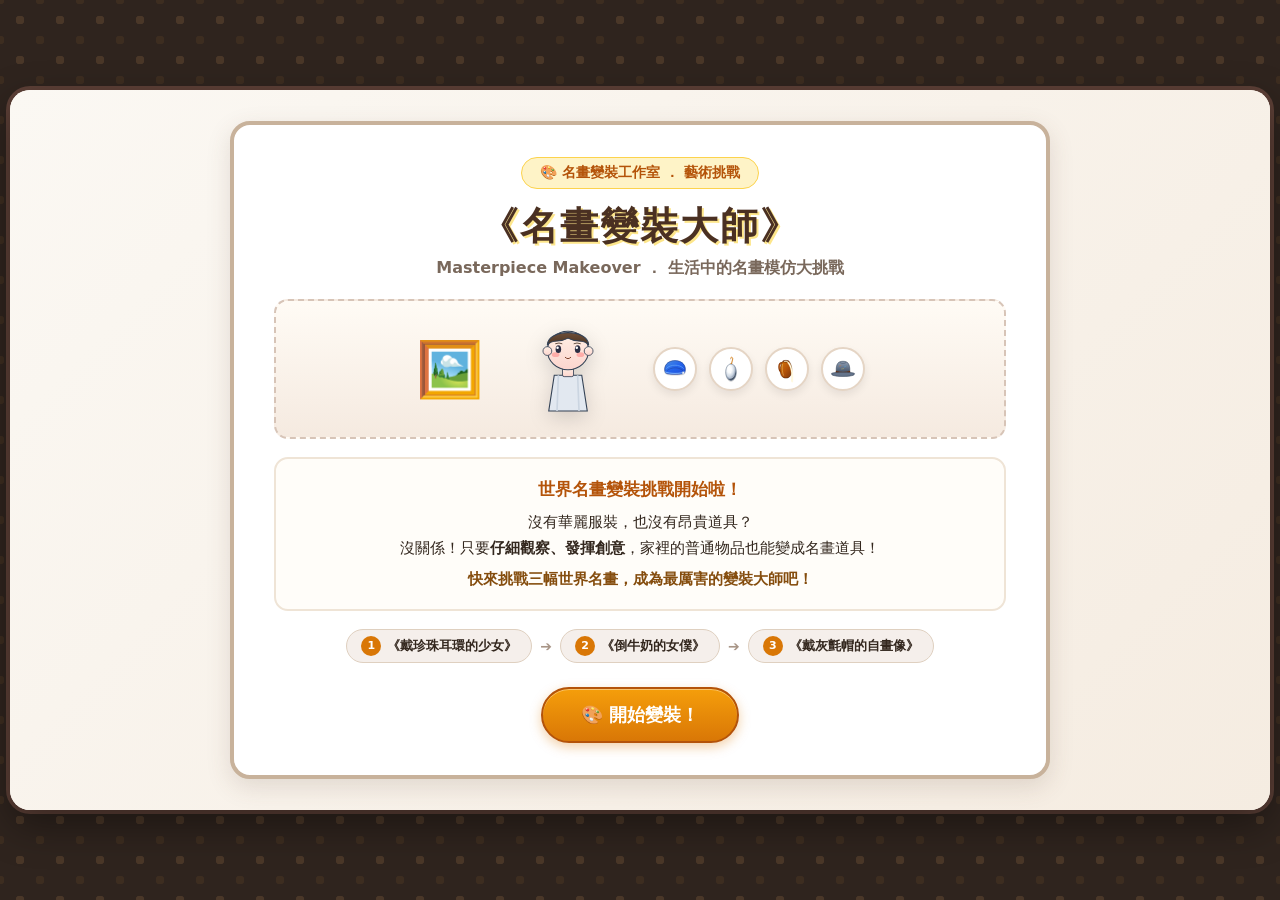
==== commit dd8e8196: "feat: 《名畫變裝大師》完整2D互動式藝術教育遊戲（全功能上線版）" ====
--- a/index.html
+++ b/index.html
@@ -3,595 +3,524 @@
 <head>
   <meta charset="UTF-8">
   <meta name="viewport" content="width=device-width, initial-scale=1.0, maximum-scale=1.0, user-scalable=no">
-  <meta name="description" content="《生日蛋糕小店長》（Birthday Cake Shop Manager）—— 2D 互動式生活數學與閱讀理解教育遊戲。學習閱讀菜單、挑選尺寸、比較價格與計算運費。">
-  <meta name="theme-color" content="#FFF7ED">
-  <title>《生日蛋糕小店長》Birthday Cake Shop Manager</title>
+  <title>《名畫變裝大師》（Masterpiece Makeover）- 互動式藝術教育遊戲</title>
+  <meta name="description" content="運用生活常見用品，重新模仿世界名畫人物與構圖的藝術教育互動遊戲。">
+  <link rel="icon" type="image/svg+xml" href="assets/props/palette.svg">
   <link rel="stylesheet" href="style.css">
 </head>
 <body>
-  <!-- 音訊控制器 (Web Audio API 驅動) -->
-  <header class="game-header">
-    <div class="header-left">
-      <span class="store-icon">🎂</span>
-      <h1 class="store-title">生日蛋糕小店長</h1>
-      <span class="store-subtitle">甜蜜烘焙坊</span>
-    </div>
-    
-    <div class="header-center" id="progressContainer">
-      <span class="progress-label" id="progressLabel">今日訂單：1／3</span>
-      <div class="stars-track" id="starsTrack">
-        <div class="star-item" id="star1"><img src="assets/decorations/star-empty.svg" alt="星星 1"></div>
-        <div class="star-item" id="star2"><img src="assets/decorations/star-empty.svg" alt="星星 2"></div>
-        <div class="star-item" id="star3"><img src="assets/decorations/star-empty.svg" alt="星星 3"></div>
+
+  <!-- 主遊戲外框（16:9 比例最適化，自適應縮放） -->
+  <div id="game-container">
+
+    <!-- 1. 遊戲開始畫面 -->
+    <section id="start-screen" class="view-screen active">
+      <div class="start-card">
+        <div class="studio-badge">🎨 名畫變裝工作室 ． 藝術挑戰</div>
+        <h1 class="game-title">《名畫變裝大師》</h1>
+        <div class="game-subtitle">Masterpiece Makeover ． 生活中的名畫模仿大挑戰</div>
+
+        <div class="start-banner-visual">
+          <div class="studio-scene-deco">
+            <div class="deco-easel">🖼️</div>
+            <div class="deco-hero-chibi">
+              <img src="assets/characters/chibi_artist_neutral.svg" alt="Q 版小畫家助手" class="start-chibi-img">
+            </div>
+            <div class="deco-props">
+              <span class="bubble-prop bp-1"><img src="assets/props/blue_towel.svg" alt="藍色毛巾"></span>
+              <span class="bubble-prop bp-2"><img src="assets/props/pearl_earring.svg" alt="珍珠耳環"></span>
+              <span class="bubble-prop bp-3"><img src="assets/props/milk_jug.svg" alt="牛奶壺"></span>
+              <span class="bubble-prop bp-4"><img src="assets/props/grey_hat.svg" alt="灰色帽子"></span>
+            </div>
+          </div>
+        </div>
+
+        <div class="start-story-box">
+          <p class="story-lead">世界名畫變裝挑戰開始啦！</p>
+          <p>沒有華麗服裝，也沒有昂貴道具？<br>
+          沒關係！只要<strong>仔細觀察、發揮創意</strong>，家裡的普通物品也能變成名畫道具！</p>
+          <p class="story-highlight">快來挑戰三幅世界名畫，成為最厲害的變裝大師吧！</p>
+        </div>
+
+        <div class="level-preview-list">
+          <div class="preview-item">
+            <span class="preview-num">1</span>
+            <span class="preview-name">《戴珍珠耳環的少女》</span>
+          </div>
+          <div class="preview-arrow">➔</div>
+          <div class="preview-item">
+            <span class="preview-num">2</span>
+            <span class="preview-name">《倒牛奶的女僕》</span>
+          </div>
+          <div class="preview-arrow">➔</div>
+          <div class="preview-item">
+            <span class="preview-num">3</span>
+            <span class="preview-name">《戴灰氈帽的自畫像》</span>
+          </div>
+        </div>
+
+        <button id="btn-start-game" class="btn-primary btn-large">
+          <span>🎨 開始變裝！</span>
+        </button>
+      </div>
+    </section>
+
+    <!-- 2. 關卡主遊玩畫面 -->
+    <section id="game-screen" class="view-screen">
+
+      <!-- 頂部資訊 HUD -->
+      <header id="game-hud">
+        <div class="hud-left">
+          <span class="hud-logo">🎨 《名畫變裝大師》</span>
+          <span id="hud-level-badge" class="level-pill">第 1／3 關</span>
+        </div>
+        <div class="hud-center">
+          <span id="hud-painting-title" class="painting-pill">第一關：神祕的珍珠少女 ．《戴珍珠耳環的少女》</span>
+        </div>
+        <div class="hud-right">
+          <button id="btn-inspect-painting" class="hud-btn" title="放大觀察名畫細節">
+            <span>🔍 放大觀察</span>
+          </button>
+          <button id="btn-toggle-sound" class="hud-btn sound-btn" title="切換音效">
+            <span id="sound-icon">🔊</span>
+          </button>
+        </div>
+      </header>
+
+      <!-- 操作提示橫幅 -->
+      <div id="instruction-bar">
+        <span class="tip-icon">💡</span>
+        <span id="instruction-text">觀察左邊的名畫，把合適的日常道具拖到右邊角色身上，並調整姿勢與構圖吧！</span>
+      </div>
+
+      <!-- 中央雙對照主操作區 -->
+      <main id="workspace">
+
+        <!-- 左側：世界名畫原作區 -->
+        <div class="masterpiece-panel">
+          <div class="panel-header">
+            <span class="panel-tag">🏛️ 世界名畫原作</span>
+            <span id="painting-artist-tag" class="artist-tag">維梅爾 ． 約 1665 年</span>
+          </div>
+
+          <div class="painting-frame-wrapper">
+            <div class="ornate-gold-frame">
+              <div class="frame-inner">
+                <img id="painting-img" src="assets/paintings/pearl_girl.jpg" alt="世界名畫原作" class="original-painting">
+                <button id="btn-quick-zoom" class="quick-zoom-overlay" title="放大深入觀察">
+                  <span>🔍 點擊放大觀察細節</span>
+                </button>
+              </div>
+            </div>
+            <div id="painting-caption" class="painting-placard">
+              <div class="placard-title" id="placard-title">《戴珍珠耳環的少女》</div>
+              <div class="placard-museum" id="placard-museum">荷蘭海牙毛里茨之家博物館館藏</div>
+            </div>
+          </div>
+        </div>
+
+        <!-- 中間分隔指示標記 -->
+        <div class="comparison-divider">
+          <div class="divider-line"></div>
+          <div class="divider-badge">VS 模仿創作</div>
+          <div class="divider-line"></div>
+        </div>
+
+        <!-- 右側：玩家模仿工作區 -->
+        <div class="stage-panel">
+          <div class="panel-header">
+            <span class="panel-tag">✨ 你的模仿工作區</span>
+            <span id="equipped-count-tag" class="status-tag">已搭配 0 個道具</span>
+          </div>
+
+          <!-- 模仿舞台畫布容器 -->
+          <div class="stage-frame-wrapper">
+            <div id="makeover-stage" class="makeover-stage bg-pearl-dark">
+
+              <!-- 背景裝飾層（可隨構圖風格動態切換） -->
+              <div id="stage-bg-layer" class="stage-bg-layer"></div>
+
+              <!-- 角色與道具整體群組（受構圖 X 軸與縮放 Scale 控制） -->
+              <div id="character-actor-group" class="character-actor-group">
+
+                <!-- 角色插畫本體層 -->
+                <div id="chibi-character-container" class="chibi-character-container">
+                  <img id="chibi-base-img" src="assets/characters/pose_pearl_target.svg" alt="變裝角色" class="chibi-body-img">
+                </div>
+
+                <!-- 道具裝備槽位層（與角色精準對位） -->
+                <div id="slots-overlay" class="slots-overlay">
+                  <!-- 頭巾／帽子槽位 -->
+                  <div class="prop-slot slot-head" data-slot="head" title="頭頂／帽子槽位">
+                    <div class="slot-indicator">頭部</div>
+                    <div class="slot-content" id="slot-content-head"></div>
+                  </div>
+                  <!-- 頭巾後擺／髮飾槽位 -->
+                  <div class="prop-slot slot-hair-accent" data-slot="hair-accent" title="頭飾／披巾槽位">
+                    <div class="slot-indicator">披巾</div>
+                    <div class="slot-content" id="slot-content-hair-accent"></div>
+                  </div>
+                  <!-- 耳環槽位 -->
+                  <div class="prop-slot slot-ear" data-slot="ear" title="耳環槽位">
+                    <div class="slot-indicator">耳飾</div>
+                    <div class="slot-content" id="slot-content-ear"></div>
+                  </div>
+                  <!-- 臉部／眼鏡槽位 -->
+                  <div class="prop-slot slot-face" data-slot="face" title="面部槽位">
+                    <div class="slot-indicator">臉部</div>
+                    <div class="slot-content" id="slot-content-face"></div>
+                  </div>
+                  <!-- 身體／衣服／圍裙槽位 -->
+                  <div class="prop-slot slot-body" data-slot="body" title="服裝／圍裙槽位">
+                    <div class="slot-indicator">衣服</div>
+                    <div class="slot-content" id="slot-content-body"></div>
+                  </div>
+                  <!-- 頸部／圍巾槽位 -->
+                  <div class="prop-slot slot-neck" data-slot="neck" title="圍巾／頸部槽位">
+                    <div class="slot-indicator">頸部</div>
+                    <div class="slot-content" id="slot-content-neck"></div>
+                  </div>
+                  <!-- 手部／手持道具槽位 -->
+                  <div class="prop-slot slot-hand" data-slot="hand" title="手部／水壺槽位">
+                    <div class="slot-indicator">手持</div>
+                    <div class="slot-content" id="slot-content-hand"></div>
+                  </div>
+                </div>
+
+                <!-- 前景道具與桌子層（第 2 關倒牛奶的女僕專用麵包桌） -->
+                <div id="stage-foreground-table" class="stage-foreground-table" style="display: none;">
+                  <div class="rustic-table">
+                    <div class="table-surface"></div>
+                    <div class="prop-slot slot-table" data-slot="table" title="桌上前台槽位">
+                      <div class="slot-indicator">桌上</div>
+                      <div class="slot-content" id="slot-content-table"></div>
+                    </div>
+                  </div>
+                </div>
+
+              </div>
+
+              <!-- 拖曳中的視覺回饋浮層 -->
+              <div id="drag-ghost" class="drag-ghost" style="display: none;"></div>
+
+            </div>
+          </div>
+        </div>
+
+      </main>
+
+      <!-- 底部控制抽屜與操作面板 -->
+      <footer id="bottom-dock">
+
+        <!-- 標籤頁切換按鈕列 -->
+        <div class="dock-tabs">
+          <button class="dock-tab active" data-tab="props">
+            <span>🧺 生活道具欄</span>
+          </button>
+          <button class="dock-tab" data-tab="pose">
+            <span>🧍 姿勢調整</span>
+          </button>
+          <button class="dock-tab" data-tab="composition">
+            <span>📐 構圖調整</span>
+          </button>
+        </div>
+
+        <!-- 標籤頁 1：日常道具欄 -->
+        <div id="tab-props" class="tab-panel active">
+          <div class="shelf-instruction">
+            <span>可拖曳道具至角色身上，或點擊道具卡片再點擊槽位放置。點擊已裝備的道具可卸下！</span>
+          </div>
+          <div id="props-shelf" class="props-shelf-container">
+            <!-- 道具卡片由 JS 動態生成 -->
+          </div>
+        </div>
+
+        <!-- 標籤頁 2：姿勢調整 -->
+        <div id="tab-pose" class="tab-panel">
+          <div class="pose-controls-grid">
+            <div class="control-box">
+              <div class="control-title">👤 人物身體與面向</div>
+              <div id="pose-buttons" class="option-button-group">
+                <!-- 姿勢按鈕由 JS 根據關卡生成 -->
+              </div>
+            </div>
+            <div class="control-box">
+              <div class="control-title">👀 眼神與表情</div>
+              <div id="expression-buttons" class="option-button-group">
+                <!-- 表情按鈕由 JS 根據關卡生成 -->
+              </div>
+            </div>
+          </div>
+        </div>
+
+        <!-- 標籤頁 3：構圖調整 -->
+        <div id="tab-composition" class="tab-panel">
+          <div class="comp-controls-grid">
+            <!-- 人物左右位置調整 -->
+            <div class="comp-control-group">
+              <div class="slider-info">
+                <span class="slider-label">↔️ 人物左右位置：</span>
+                <span id="pos-x-val" class="slider-badge">置中 (50%)</span>
+              </div>
+              <div class="slider-row">
+                <span class="range-bound">靠左</span>
+                <input type="range" id="slider-pos-x" min="20" max="80" step="5" value="50" aria-label="人物左右位置">
+                <span class="range-bound">靠右</span>
+              </div>
+            </div>
+
+            <!-- 人物大小/鏡頭縮放調整 -->
+            <div class="comp-control-group">
+              <div class="slider-info">
+                <span class="slider-label">🔍 人物大小比例：</span>
+                <span id="scale-val" class="slider-badge">標準 (100%)</span>
+              </div>
+              <div class="slider-row">
+                <span class="range-bound">全身遠景</span>
+                <input type="range" id="slider-scale" min="80" max="120" step="5" value="100" aria-label="人物大小比例">
+                <span class="range-bound">特寫半身</span>
+              </div>
+            </div>
+
+            <!-- 背景風格切換 -->
+            <div class="comp-control-group">
+              <div class="slider-info">
+                <span class="slider-label">🖼️ 背景氛圍：</span>
+                <span id="bg-name-val" class="slider-badge">經典名畫背景</span>
+              </div>
+              <div id="bg-buttons" class="option-button-group">
+                <!-- 背景選項按鈕由 JS 依關卡動態生成 -->
+              </div>
+            </div>
+          </div>
+        </div>
+
+        <!-- 底部主操作功能按鈕列 -->
+        <div class="dock-actions">
+          <button id="btn-reset-stage" class="btn-secondary" title="清空已搭配的道具與重設設定">
+            <span>🔄 重設本關</span>
+          </button>
+          <button id="btn-finish-makeover" class="btn-primary btn-finish" title="提交作品並進行藝術相似度評分">
+            <span>✨ 完成模仿！</span>
+          </button>
+        </div>
+
+      </footer>
+
+    </section>
+
+    <!-- 3. 名畫放大深入觀察彈窗 (Modal Inspect) -->
+    <div id="modal-inspect" class="modal-overlay">
+      <div class="modal-card inspect-card">
+        <button id="btn-close-inspect" class="modal-close-btn" title="關閉">✕</button>
+        <div class="inspect-header">
+          <div class="inspect-tag">🔍 名畫觀察放大鏡</div>
+          <h2 id="inspect-painting-title" class="inspect-title">《戴珍珠耳環的少女》細節觀察</h2>
+          <div id="inspect-painting-meta" class="inspect-meta">作者：約翰尼斯 ． 維梅爾（Johannes Vermeer）｜ 年份：約 1665 年</div>
+        </div>
+
+        <div class="inspect-body">
+          <div class="inspect-left">
+            <div class="inspect-img-frame">
+              <img id="inspect-img" src="assets/paintings/pearl_girl.jpg" alt="名畫放大圖" class="inspect-full-img">
+            </div>
+          </div>
+          <div class="inspect-right">
+            <h3 class="inspect-section-title">💡 藝術助理觀察指南</h3>
+            <ul class="inspect-guide-list">
+              <li>
+                <strong>👗 人物服裝與頭飾：</strong>
+                <span id="guide-clothes">少女頭上包覆著鮮明的藍色頭巾，後方垂下金黃色的披巾，身穿棕色大衣。</span>
+              </li>
+              <li>
+                <strong>👤 面向與眼神：</strong>
+                <span id="guide-pose">身體微微側向，頭部轉向觀眾，眼睛專注地凝視前方，雙唇微張。</span>
+              </li>
+              <li>
+                <strong>✨ 視覺亮點物品：</strong>
+                <span id="guide-props">耳朵上有一顆巨大的水滴形珍珠耳環，在深色背景中閃爍微光。</span>
+              </li>
+              <li>
+                <strong>🎨 構圖與色彩：</strong>
+                <span id="guide-composition">深色沉靜背景烘托出少女鮮豔的藍黃頭巾與珍珠光澤，人物位於畫面中央偏前。</span>
+              </li>
+              <li>
+                <strong>🧺 生活替代妙方：</strong>
+                <span id="guide-life-tip">可以用家裡的「藍色毛巾」摺成頭巾，搭配「黃色布料」垂在腦後，再找一顆「珍珠飾品」掛在耳邊！</span>
+              </li>
+            </ul>
+          </div>
+        </div>
+
+        <div class="modal-footer">
+          <button id="btn-inspect-got-it" class="btn-primary">
+            <span>我知道了，回工作室變裝！ ➔</span>
+          </button>
+        </div>
       </div>
     </div>
 
-    <div class="header-right">
-      <button type="button" class="btn-tool" id="btnHandbook" title="開啟蛋糕菜單與訂購規則手冊">
-        📖 <span class="btn-text">店長手冊</span>
-      </button>
-      <button type="button" class="btn-tool" id="btnAudio" title="切換音效開關">
-        🔊 <span class="btn-text">音效開</span>
-      </button>
+    <!-- 4. 關卡評分與回饋彈窗 (Modal Score) -->
+    <div id="modal-score" class="modal-overlay">
+      <div class="modal-card score-card">
+        <div class="score-header-decor">✨ 🎨 🏆</div>
+        <h2 id="score-rank-title" class="score-rank-title">傳說級變裝大師！</h2>
+        <div class="score-level-name" id="score-level-name">第一關：神祕的珍珠少女 ． 成果評分</div>
+
+        <!-- 左右並列成果對比 -->
+        <div class="score-comparison-row">
+          <div class="score-thumb-box">
+            <div class="score-thumb-label">🏛️ 原作</div>
+            <img id="score-original-thumb" src="assets/paintings/pearl_girl.jpg" alt="原作縮圖" class="score-thumb-img">
+          </div>
+          <div class="score-vs-badge">VS</div>
+          <div class="score-thumb-box">
+            <div class="score-thumb-label">✨ 你的模仿作品</div>
+            <div id="score-player-preview" class="score-player-preview"></div>
+          </div>
+        </div>
+
+        <!-- 四大評分項目條列 -->
+        <div class="score-breakdown-card">
+          <div class="score-item">
+            <div class="score-item-header">
+              <span class="score-item-name">🧺 道具搭配（滿分 40 分）</span>
+              <span id="score-val-props" class="score-item-points">40 分</span>
+            </div>
+            <div class="score-progress-bar"><div id="bar-props" class="score-fill" style="width: 100%;"></div></div>
+          </div>
+
+          <div class="score-item">
+            <div class="score-item-header">
+              <span class="score-item-name">🧍 姿勢模仿（滿分 30 分）</span>
+              <span id="score-val-pose" class="score-item-points">30 分</span>
+            </div>
+            <div class="score-progress-bar"><div id="bar-pose" class="score-fill" style="width: 100%;"></div></div>
+          </div>
+
+          <div class="score-item">
+            <div class="score-item-header">
+              <span class="score-item-name">📐 構圖還原（滿分 20 分）</span>
+              <span id="score-val-comp" class="score-item-points">20 分</span>
+            </div>
+            <div class="score-progress-bar"><div id="bar-comp" class="score-fill" style="width: 100%;"></div></div>
+          </div>
+
+          <div class="score-item">
+            <div class="score-item-header">
+              <span class="score-item-name">💡 創意運用（滿分 10 分）</span>
+              <span id="score-val-creative" class="score-item-points">10 分</span>
+            </div>
+            <div class="score-progress-bar"><div id="bar-creative" class="score-fill" style="width: 100%;"></div></div>
+          </div>
+
+          <div class="score-total-row">
+            <span class="total-label">總得分</span>
+            <span id="score-total-val" class="total-val">100 分</span>
+          </div>
+        </div>
+
+        <!-- 具體回饋與教育提示 -->
+        <div class="feedback-box">
+          <div class="feedback-title">🎯 藝術導師的具體回饋：</div>
+          <p id="feedback-detail-text" class="feedback-text">
+            頭巾和耳環搭配得非常好！如果人物再微微側身轉向右邊一點，神韻就會跟原畫一模一樣囉！
+          </p>
+          <div id="education-summary-box" class="education-summary-box">
+            💡 <strong>教育亮點：</strong><span id="education-summary-text">學生能觀察到服裝配色、人物角度及背景對整體構圖的影響。</span>
+          </div>
+        </div>
+
+        <div class="modal-footer score-footer">
+          <button id="btn-readjust" class="btn-secondary">
+            <span>🔄 再調整一次</span>
+          </button>
+          <button id="btn-next-level" class="btn-primary">
+            <span id="next-level-btn-text">前往下一關 ➔</span>
+          </button>
+        </div>
+      </div>
     </div>
-  </header>
-
-  <!-- 主遊戲視窗容器 -->
-  <main class="game-app" id="gameApp">
-
-    <!-- ================= 畫面一：開始營業畫面 ================= -->
-    <section class="screen screen-start active" id="screenStart">
-      <div class="start-card">
-        <div class="start-banner">
-          <div class="bunting-decorations">
-            <span class="bunting-flag flag-pink"></span>
-            <span class="bunting-flag flag-yellow"></span>
-            <span class="bunting-flag flag-blue"></span>
-            <span class="bunting-flag flag-green"></span>
-            <span class="bunting-flag flag-orange"></span>
-            <span class="bunting-flag flag-pink"></span>
-            <span class="bunting-flag flag-yellow"></span>
-          </div>
-          <h2 class="game-headline">歡迎光臨！《生日蛋糕小店長》</h2>
-          <p class="game-tagline">🍰 閱讀菜單 ． 聰明選購 ． 計算運費 ． 滿足顧客需求 🍰</p>
-        </div>
-
-        <div class="start-content">
-          <div class="manager-welcome-col">
-            <div class="manager-avatar-wrap">
-              <img src="assets/characters/manager.svg" alt="Q版小店長" class="img-manager-hero">
-            </div>
-          </div>
-
-          <div class="story-bubble-col">
-            <div class="speech-bubble story-bubble">
-              <div class="bubble-header">
-                <span class="bubble-badge">🌟 今日店長任務</span>
-              </div>
-              <p class="story-text">
-                歡迎來到甜蜜生日蛋糕店！<br><br>
-                今天店裡有三位顧客前來訂購生日蛋糕：<br>
-                有人在乎<strong>人數與預算</strong>、有人指定<strong>特殊口味與限定月份</strong>，還有人需要<strong>訂購多個蛋糕並安排外送</strong>。<br><br>
-                請仔細閱讀菜單與訂購須知，挑選最適合的蛋糕、確認尺寸並完成結帳！你能順利贏得<strong>「金牌蛋糕小店長」</strong>的榮譽稱號嗎？
-              </p>
-            </div>
-
-            <div class="start-action-row">
-              <button type="button" class="btn-primary btn-large btn-start-game" id="btnStartGame">
-                <span class="btn-glow"></span>
-                🎉 開始營業！接下第一筆訂單
-              </button>
-            </div>
-          </div>
-        </div>
-
-        <!-- 底部特色介紹標籤 -->
-        <div class="start-features-bar">
-          <div class="feature-item"><span>👥</span> 根據聚會人數選擇合適尺寸</div>
-          <div class="feature-item"><span>📅</span> 掌握季節限定月份與預訂規則</div>
-          <div class="feature-item"><span>💰</span> 精算商品小計與不同外送運費</div>
-          <div class="feature-item"><span>💡</span> 閱讀生活文本做最好消費決策</div>
-        </div>
+
+    <!-- 5. 最終成果展畫面 (Exhibition Screen) -->
+    <section id="exhibition-screen" class="view-screen">
+      <div class="exhibition-wrapper">
+        <div class="gallery-ribbon">🏆 國家級藝術成果展</div>
+        <h1 class="gallery-title">《名畫變裝成果展！》</h1>
+        <p class="gallery-lead">
+          恭喜你完成三幅世界名畫挑戰！<br>
+          原來生活中的毛巾、帽子、圍裙和水壺，都能成為創作名畫的好幫手！<br>
+          仔細觀察、發揮想像，你也能成為名畫變裝大師！
+        </p>
+
+        <!-- 三大畫框展覽牆 -->
+        <div class="gallery-wall">
+
+          <!-- 作品 1 -->
+          <div class="exhibit-frame-card">
+            <div class="exhibit-gold-frame">
+              <div id="exhibit-work-1" class="exhibit-canvas-preview"></div>
+            </div>
+            <div class="exhibit-placard">
+              <div class="exhibit-title">《戴珍珠耳環的少女》仿作</div>
+              <div class="exhibit-score" id="exhibit-score-1">得分：100 分</div>
+              <div class="exhibit-grade" id="exhibit-grade-1">傳說級變裝大師</div>
+            </div>
+          </div>
+
+          <!-- 作品 2 -->
+          <div class="exhibit-frame-card">
+            <div class="exhibit-gold-frame">
+              <div id="exhibit-work-2" class="exhibit-canvas-preview"></div>
+            </div>
+            <div class="exhibit-placard">
+              <div class="exhibit-title">《倒牛奶的女僕》仿作</div>
+              <div class="exhibit-score" id="exhibit-score-2">得分：100 分</div>
+              <div class="exhibit-grade" id="exhibit-grade-2">傳說級變裝大師</div>
+            </div>
+          </div>
+
+          <!-- 作品 3 -->
+          <div class="exhibit-frame-card">
+            <div class="exhibit-gold-frame">
+              <div id="exhibit-work-3" class="exhibit-canvas-preview"></div>
+            </div>
+            <div class="exhibit-placard">
+              <div class="exhibit-title">《戴灰氈帽的自畫像》仿作</div>
+              <div class="exhibit-score" id="exhibit-score-3">得分：100 分</div>
+              <div class="exhibit-grade" id="exhibit-grade-3">傳說級變裝大師</div>
+            </div>
+          </div>
+
+        </div>
+
+        <!-- 總榮譽面板 -->
+        <div class="grand-honor-banner">
+          <div class="honor-title">🎓 策展總評分</div>
+          <div class="honor-score" id="exhibit-total-score">總得分：300／300 分</div>
+          <div class="honor-badge" id="exhibit-grand-title">🌟 羅浮宮特聘 ． 傳說級名畫變裝大師 🌟</div>
+        </div>
+
+        <!-- 成果展動作按鈕 -->
+        <div class="exhibition-actions">
+          <button id="btn-download-certificate" class="btn-primary btn-large">
+            <span>📸 下載我的作品展（PNG 圖卡）</span>
+          </button>
+          <button id="btn-replay-game" class="btn-secondary">
+            <span>🔄 重新挑戰</span>
+          </button>
+          <button id="btn-back-home" class="btn-secondary">
+            <span>🏠 返回首頁</span>
+          </button>
+        </div>
+
       </div>
     </section>
 
-    <!-- ================= 畫面二：營業中（核心訂單處理工作區） ================= -->
-    <section class="screen screen-play" id="screenPlay">
-      
-      <!-- 關卡標題列 -->
-      <div class="stage-banner" id="stageBanner">
-        <span class="stage-pill" id="stagePill">第 1 關</span>
-        <h2 class="stage-title" id="stageTitle">精打細算的生日派對</h2>
-        <span class="stage-customer-name" id="stageCustomerName">顧客：小晴</span>
-      </div>
-
-      <div class="play-grid">
-        <!-- 左欄：顧客需求資訊區 -->
-        <aside class="panel panel-customer" id="panelCustomer">
-          <div class="panel-header">
-            <h3>👤 顧客委託需求</h3>
-          </div>
-
-          <div class="customer-profile-card">
-            <div class="customer-avatar-box">
-              <img id="customerAvatar" src="assets/characters/customer-qing.svg" alt="當前顧客" class="img-customer">
-            </div>
-            
-            <div class="customer-dialog-bubble">
-              <div class="bubble-speaker" id="customerSpeaker">小晴 說：</div>
-              <p class="customer-speech" id="customerSpeech">
-                「你好！我要幫家人準備生日蛋糕！我們總共有 5 個人，預算只有 700 元。希望吃到有水果和布丁的蛋糕，而且會自己來店裡拿。可以幫我挑選嗎？」
-              </p>
-            </div>
-          </div>
-
-          <!-- 需求規格清單標籤 -->
-          <div class="req-badges-container" id="reqBadgesContainer">
-            <!-- 動態注入標籤 -->
-          </div>
-
-          <!-- 背景情境補充（例如第三關提前預訂說明） -->
-          <div class="context-note-box" id="contextNoteBox" style="display: none;">
-            <span class="note-icon">📌</span>
-            <span class="note-text" id="contextNoteText"></span>
-          </div>
-
-          <!-- 提示按鈕與提示卡片 -->
-          <div class="hint-section">
-            <button type="button" class="btn-hint" id="btnShowHint">
-              💡 查看店長提示 (<span id="hintCount">3</span> 個線索)
-            </button>
-            <div class="hint-card" id="hintCard" style="display: none;">
-              <div class="hint-card-header">
-                <span>💡 店長小提示</span>
-                <button type="button" class="btn-close-hint" id="btnCloseHint">×</button>
-              </div>
-              <p class="hint-card-text" id="hintText"></p>
-            </div>
-          </div>
-        </aside>
-
-        <!-- 中欄：六款蛋糕展示菜單區 -->
-        <section class="panel panel-menu" id="panelMenu">
-          <div class="panel-header panel-header-menu">
-            <h3>🍰 生日蛋糕展示櫥窗</h3>
-            <span class="menu-hint-text">點擊卡片即可放入工作檯挑選尺寸與結帳</span>
-          </div>
-
-          <div class="cake-cards-grid" id="cakeCardsGrid">
-            <!-- 六款蛋糕卡片由 JavaScript 動態生成渲染 -->
-          </div>
-        </section>
-
-        <!-- 右欄：店長工作檯（客製尺寸、數量、取貨與即時收銀試算） -->
-        <aside class="panel panel-checkout" id="panelCheckout">
-          <div class="panel-header">
-            <h3>🧾 店長訂單工作檯</h3>
-          </div>
-
-          <div class="order-workbench">
-            <!-- 尚未選取蛋糕時的引導提示 -->
-            <div class="empty-selection-placeholder" id="emptyPlaceholder">
-              <div class="placeholder-icon">🎂</div>
-              <p>請先從中間櫥窗點選一款蛋糕！</p>
-            </div>
-
-            <!-- 已選取蛋糕客製面板 -->
-            <div class="selected-cake-details" id="selectedDetails" style="display: none;">
-              <!-- 頂部蛋糕縮圖與特色介紹 -->
-              <div class="current-cake-summary">
-                <div class="summary-thumb-wrap">
-                  <img id="summaryCakeImg" src="" alt="蛋糕預覽" class="summary-cake-img">
-                </div>
-                <div class="summary-cake-info">
-                  <h4 class="summary-cake-name" id="summaryCakeName">城堡蛋糕</h4>
-                  <span class="summary-cake-tag" id="summaryCakeTag">人氣推薦</span>
-                  <p class="summary-cake-desc" id="summaryCakeDesc">香草蛋糕搭配什錦水果和布丁夾層...</p>
-                </div>
-              </div>
-
-              <!-- 步驟 1：尺寸選擇 -->
-              <div class="config-block">
-                <label class="config-label">
-                  <span class="step-num">1</span> 選擇蛋糕尺寸（請比對人數需求）：
-                </label>
-                <div class="size-options-group" id="sizeOptionsGroup">
-                  <!-- 尺寸按鈕動態注入 -->
-                </div>
-                <div class="size-guide-tip" id="sizeGuideTip">
-                  💡 建議人數：6 吋 (4～6 人) ｜ 8 吋 (6～8 人) ｜ 10 吋 (8～10 人)
-                </div>
-              </div>
-
-              <!-- 步驟 2：訂購數量 -->
-              <div class="config-block">
-                <label class="config-label">
-                  <span class="step-num">2</span> 訂購數量：
-                </label>
-                <div class="quantity-controller">
-                  <button type="button" class="btn-qty" id="btnQtyMinus" aria-label="減少數量">−</button>
-                  <span class="qty-display" id="qtyDisplay">1</span>
-                  <span class="qty-unit">個</span>
-                  <button type="button" class="btn-qty" id="btnQtyPlus" aria-label="增加數量">＋</button>
-                  <span class="qty-rule-notice" id="qtyRuleNotice">(本關需求請看顧客指示)</span>
-                </div>
-              </div>
-
-              <!-- 步驟 3：取貨方式 -->
-              <div class="config-block">
-                <label class="config-label">
-                  <span class="step-num">3</span> 取貨方式：
-                </label>
-                <div class="method-options-group">
-                  <button type="button" class="btn-method active" data-method="pickup" id="btnMethodPickup">
-                    <span class="method-icon">🏪</span>
-                    <span class="method-name">門市自取</span>
-                    <span class="method-fee">(免運費 NT$ 0)</span>
-                  </button>
-                  <button type="button" class="btn-method" data-method="delivery" id="btnMethodDelivery">
-                    <span class="method-icon">🚚</span>
-                    <span class="method-name">外送服務</span>
-                    <span class="method-fee" id="deliveryFeeLabel">(依尺寸數量計費)</span>
-                  </button>
-                </div>
-                <div class="delivery-notice-box" id="deliveryNoticeBox" style="display: none;">
-                  ⚠️ <span id="deliveryNoticeText">外送服務僅限下午 2 點以後送達。</span>
-                </div>
-              </div>
-
-              <!-- 收銀機即時試算表 -->
-              <div class="register-receipt">
-                <div class="receipt-header">
-                  <span>💰 收銀機即時結帳試算</span>
-                </div>
-                <div class="receipt-row">
-                  <span class="row-label">商品單價：</span>
-                  <span class="row-value" id="valUnitPrice">NT$ 660</span>
-                </div>
-                <div class="receipt-row">
-                  <span class="row-label">訂購數量：</span>
-                  <span class="row-value" id="valQty">× 1 個</span>
-                </div>
-                <div class="receipt-row">
-                  <span class="row-label">商品小計：</span>
-                  <span class="row-value highlight" id="valSubtotal">NT$ 660</span>
-                </div>
-                <div class="receipt-row">
-                  <span class="row-label">外送運費：</span>
-                  <span class="row-value" id="valShipping">NT$ 0</span>
-                </div>
-                <div class="receipt-divider"></div>
-                <div class="receipt-row receipt-total-row">
-                  <span class="row-label">訂單總金額：</span>
-                  <span class="row-value total-price" id="valTotal">NT$ 660</span>
-                </div>
-                <div class="receipt-row budget-row" id="budgetRow">
-                  <span class="row-label">顧客預算上限：</span>
-                  <span class="row-value" id="valBudget">NT$ 700</span>
-                </div>
-                <div class="budget-status-pill" id="budgetStatusPill">
-                  ✅ 符合顧客預算內
-                </div>
-              </div>
-
-              <!-- 訂單回饋與錯誤提示條 -->
-              <div class="feedback-alert" id="feedbackAlert" style="display: none;">
-                <span class="feedback-icon" id="feedbackIcon">⚠️</span>
-                <span class="feedback-text" id="feedbackText">請檢查商品選擇</span>
-              </div>
-
-              <!-- 結帳按鈕 -->
-              <div class="checkout-action-row">
-                <button type="button" class="btn-primary btn-large btn-checkout" id="btnConfirmOrder">
-                  🛒 確認訂單並結帳！
-                </button>
-              </div>
-            </div>
-          </div>
-        </aside>
-      </div>
-    </section>
-
-    <!-- ================= 畫面三：最終通關慶祝畫面 ================= -->
-    <section class="screen screen-victory" id="screenVictory">
-      <div class="victory-card">
-        <div class="victory-header">
-          <div class="medal-icon-wrap">
-            <img src="assets/decorations/medal-gold.svg" alt="金牌" class="img-gold-medal">
-          </div>
-          <h2 class="victory-title">🎉 恭喜榮獲「金牌蛋糕小店長」！ 🎉</h2>
-          <p class="victory-subtitle">三位顧客的生日蛋糕訂單皆已圓滿完成！</p>
-        </div>
-
-        <div class="victory-illustration">
-          <img src="assets/characters/celebration-group.svg" alt="全體大合照" class="img-celebration-group">
-        </div>
-
-        <div class="victory-message-bubble">
-          <p>
-            「太厲害了！你成功完成了今天的每一筆生日蛋糕委託！<br>
-            你學會了<strong>從菜單尋找口味資訊</strong>、<strong>依據聚會人數選擇合適尺寸</strong>、<strong>看懂季節限定月份</strong>，還精確地<strong>計算了多顆蛋糕的外送運費與預算</strong>！<br>
-            生活中的每一筆聰明消費，都離不開仔細的閱讀與邏輯判斷！」
-          </p>
-        </div>
-
-        <!-- 三筆訂單完整結算收據明細 -->
-        <div class="final-receipts-summary">
-          <h3 class="summary-heading">📋 今日營業成果收據明細</h3>
-          
-          <div class="receipts-grid">
-            <!-- 訂單 1 -->
-            <div class="receipt-card">
-              <div class="receipt-card-header">
-                <span class="card-badge">訂單 1</span>
-                <h4>顧客：小晴（家庭派對）</h4>
-              </div>
-              <ul class="receipt-items-list">
-                <li><strong>蛋糕款式：</strong>🏰 城堡蛋糕</li>
-                <li><strong>尺寸規格：</strong>6 吋（適合 5 人分享）</li>
-                <li><strong>數量：</strong>1 個</li>
-                <li><strong>取貨方式：</strong>門市自取（運費 $0）</li>
-                <li><strong>口味特色：</strong>香草、水果與布丁夾層</li>
-                <li class="receipt-price-line"><strong>訂單金額：</strong>NT$ 660（預算 700 元內）</li>
-              </ul>
-              <div class="receipt-stamp">合格 ✅</div>
-            </div>
-
-            <!-- 訂單 2 -->
-            <div class="receipt-card">
-              <div class="receipt-card-header">
-                <span class="card-badge">訂單 2</span>
-                <h4>顧客：小樂（夏日芒果派對）</h4>
-              </div>
-              <ul class="receipt-items-list">
-                <li><strong>蛋糕款式：</strong>🥭 浪漫嘉年華</li>
-                <li><strong>尺寸規格：</strong>8 吋（適合 8 人分享）</li>
-                <li><strong>數量：</strong>1 個</li>
-                <li><strong>取貨方式：</strong>門市自取（運費 $0）</li>
-                <li><strong>限定月份：</strong>7～8 月限定（符合 7/20 派對）</li>
-                <li class="receipt-price-line"><strong>訂單金額：</strong>NT$ 990</li>
-              </ul>
-              <div class="receipt-stamp">合格 ✅</div>
-            </div>
-
-            <!-- 訂單 3 -->
-            <div class="receipt-card">
-              <div class="receipt-card-header">
-                <span class="card-badge">訂單 3</span>
-                <h4>顧客：小宇（公司多人慶生）</h4>
-              </div>
-              <ul class="receipt-items-list">
-                <li><strong>蛋糕款式：</strong>🍫 邱比特蛋糕</li>
-                <li><strong>尺寸規格：</strong>8 吋（巧克力基底）</li>
-                <li><strong>數量：</strong>2 個（單價 $880 × 2 = $1,760）</li>
-                <li><strong>取貨方式：</strong>外送（下午 3 點，運費 $200）</li>
-                <li><strong>預約規則：</strong>符合提前結單與外送時段</li>
-                <li class="receipt-price-line"><strong>訂單總額：</strong>NT$ 1,960（預算 2,000 元內）</li>
-              </ul>
-              <div class="receipt-stamp">合格 ✅</div>
-            </div>
-          </div>
-
-          <!-- 三筆訂單總營收 (清楚標記為三位顧客之總和) -->
-          <div class="grand-total-banner">
-            <div class="grand-total-left">
-              <span class="grand-label">今日三位顧客訂單營業總額：</span>
-              <span class="grand-math-formula">（NT$ 660 ＋ NT$ 990 ＋ NT$ 1,960）</span>
-            </div>
-            <div class="grand-total-right">
-              <span class="grand-amount">NT$ 3,610 元</span>
-            </div>
-          </div>
-          <p class="grand-total-disclaimer">
-            💡 <strong>店長提示說明：</strong>此金額為三位不同顧客之各自訂單費用加總，非單一顧客之消費。
-          </p>
-        </div>
-
-        <div class="victory-actions">
-          <button type="button" class="btn-primary btn-large" id="btnPlayAgain">
-            🔄 再玩一次
-          </button>
-          <button type="button" class="btn-secondary btn-large" id="btnBackHome">
-            🏠 返回首頁
-          </button>
-        </div>
-      </div>
-    </section>
-
-  </main>
-
-  <!-- ================= 彈窗一：單關成功慶祝彈窗 ================= -->
-  <div class="modal-overlay" id="modalStageSuccess">
-    <div class="modal-card modal-stage-success-card">
-      <div class="success-packaging-anim">
-        <div class="box-anim-wrap">
-          <img src="assets/decorations/box-closed.svg" alt="精美蛋糕外帶盒" class="img-box-anim">
-        </div>
-        <div class="gold-star-anim">
-          <img src="assets/decorations/star-filled.svg" alt="獲得星星" class="img-star-anim">
-        </div>
-      </div>
-
-      <div class="success-content">
-        <span class="success-pill">🌟 訂單完成！</span>
-        <h3 class="success-title" id="stageSuccessTitle">太棒了！第一筆訂單完成！</h3>
-        <p class="success-message" id="stageSuccessMessage">
-          你幫小晴選到適合 5 人分享的蛋糕，而且沒有超出預算！第一筆訂單完成！
-        </p>
-
-        <div class="stage-receipt-mini" id="stageMiniReceipt">
-          <!-- 當關收據快速瀏覽 -->
-        </div>
-
-        <button type="button" class="btn-primary btn-large btn-next-stage" id="btnNextStage">
-          下一位顧客 ➔
-        </button>
-      </div>
-    </div>
   </div>
 
-  <!-- ================= 彈窗二：店長手冊與訂購須知彈窗 ================= -->
-  <div class="modal-overlay" id="modalHandbook">
-    <div class="modal-card modal-handbook-card">
-      <div class="modal-header">
-        <div class="modal-title-group">
-          <span class="modal-icon">📖</span>
-          <h3>甜蜜生日蛋糕店 ． 店長手冊與訂購須知</h3>
-        </div>
-        <button type="button" class="btn-close-modal" id="btnCloseHandbook" aria-label="關閉手冊">×</button>
-      </div>
-
-      <!-- 導航分頁籤 -->
-      <div class="handbook-tabs">
-        <button type="button" class="tab-btn active" data-tab="tabMenu">🍰 六款蛋糕菜單</button>
-        <button type="button" class="tab-btn" data-tab="tabSizes">📏 尺寸與人數建議</button>
-        <button type="button" class="tab-btn" data-tab="tabShipping">🚚 外送運費標準</button>
-        <button type="button" class="tab-btn" data-tab="tabRules">📌 預訂與特殊規定</button>
-      </div>
-
-      <!-- 分頁內容 -->
-      <div class="handbook-tab-contents">
-        <!-- 分頁 1：菜單 -->
-        <div class="tab-content active" id="tabMenu">
-          <div class="handbook-table-wrap">
-            <table class="handbook-table">
-              <thead>
-                <tr>
-                  <th>蛋糕名稱</th>
-                  <th>口味與食材特色</th>
-                  <th>提供尺寸與售價</th>
-                  <th>特殊標籤／備註</th>
-                </tr>
-              </thead>
-              <tbody>
-                <tr>
-                  <td><strong>1. 城堡</strong></td>
-                  <td>香草蛋糕搭配什錦水果和布丁夾層，以小巧卡士達泡芙裝飾，造型如同城堡。</td>
-                  <td>6 吋：660 元<br>8 吋：880 元<br>10 吋：1,100 元</td>
-                  <td><span class="badge-tag">人氣推薦</span></td>
-                </tr>
-                <tr>
-                  <td><strong>2. 浪漫嘉年華</strong></td>
-                  <td>芒果與椰子慕斯相遇，搭配明亮豐富的表層裝飾。</td>
-                  <td>6 吋：750 元<br>8 吋：990 元</td>
-                  <td><span class="badge-tag tag-summer">7～8 月限定</span></td>
-                </tr>
-                <tr>
-                  <td><strong>3. 邱比特</strong></td>
-                  <td>水蜜桃慕斯、焦糖慕斯搭配濃郁巧克力蛋糕，外層鮮奶油披覆。</td>
-                  <td>8 吋：880 元<br>10 吋：1,100 元<br><em>(無 6 吋)</em></td>
-                  <td><span class="badge-tag">濃郁巧克力</span></td>
-                </tr>
-                <tr>
-                  <td><strong>4. HAPPY TIME</strong></td>
-                  <td>鬆軟手指蛋糕裝盛焦糖洋梨丁及水果慕斯。</td>
-                  <td>6 吋：750 元<br>8 吋：990 元</td>
-                  <td><span class="badge-tag tag-pickup">限到店取貨</span></td>
-                </tr>
-                <tr>
-                  <td><strong>5. 珠寶音樂盒</strong></td>
-                  <td>香草蛋糕搭配起司布蕾夾層，以新鮮草莓裝飾。</td>
-                  <td>6 吋：880 元<br>8 吋：1,100 元</td>
-                  <td><span class="badge-tag tag-winter">12～2 月限定</span></td>
-                </tr>
-                <tr>
-                  <td><strong>6. 真情告白</strong></td>
-                  <td>食品級墨水印製材料，可將顧客提供的照片完整呈現於蛋糕上。</td>
-                  <td>6 吋：880 元<br>8 吋：1,100 元</td>
-                  <td><span class="badge-tag tag-advance">需 7 天前預訂並附照片</span></td>
-                </tr>
-              </tbody>
-            </table>
-          </div>
-        </div>
-
-        <!-- 分頁 2：尺寸與人數 -->
-        <div class="tab-content" id="tabSizes">
-          <div class="handbook-info-grid">
-            <div class="info-card">
-              <div class="info-card-header">🍰 6 吋蛋糕</div>
-              <div class="info-card-body">
-                <p class="highlight-people">適合 4～6 人 分享</p>
-                <p>小家庭、三五好友或小型聚會最佳選擇。</p>
-              </div>
-            </div>
-            <div class="info-card">
-              <div class="info-card-header">🍰 8 吋蛋糕</div>
-              <div class="info-card-body">
-                <p class="highlight-people">適合 6～8 人 分享</p>
-                <p>中型朋友聚會、部門同仁共同慶生最佳尺寸。</p>
-              </div>
-            </div>
-            <div class="info-card">
-              <div class="info-card-header">🍰 10 吋蛋糕</div>
-              <div class="info-card-body">
-                <p class="highlight-people">適合 8～10 人 分享</p>
-                <p>多人大型派對、全公司歡慶活動最適宜。</p>
-              </div>
-            </div>
-          </div>
-        </div>
-
-        <!-- 分頁 3：運費表 -->
-        <div class="tab-content" id="tabShipping">
-          <p class="tab-intro">本店外送服務委託專業冷藏宅配，運費按尺寸與箱數計收：</p>
-          <div class="handbook-table-wrap">
-            <table class="handbook-table text-center">
-              <thead>
-                <tr>
-                  <th>尺寸</th>
-                  <th>數量：1 個</th>
-                  <th>數量：2 個</th>
-                  <th>外送限制說明</th>
-                </tr>
-              </thead>
-              <tbody>
-                <tr>
-                  <td><strong>6 吋</strong></td>
-                  <td>150 元</td>
-                  <td>180 元</td>
-                  <td>可正常冷藏外送</td>
-                </tr>
-                <tr>
-                  <td><strong>8 吋</strong></td>
-                  <td>150 元</td>
-                  <td>200 元</td>
-                  <td>可正常冷藏外送</td>
-                </tr>
-                <tr>
-                  <td><strong>10 吋</strong></td>
-                  <td>200 元</td>
-                  <td><span class="text-danger font-bold">不可外送</span></td>
-                  <td>2 個 10 吋超過配送體積，不提供外送</td>
-                </tr>
-                <tr>
-                  <td><strong>門市自取</strong></td>
-                  <td colspan="3"><span class="text-success font-bold">一律免運費（0 元）</span></td>
-                </tr>
-              </tbody>
-            </table>
-          </div>
-          <p class="text-subnote">⚠️ 特別提醒：文章中未提供混合尺寸的外送運費，因此本店限制外送訂單須為相同尺寸。</p>
-        </div>
-
-        <!-- 分頁 4：規則 -->
-        <div class="tab-content" id="tabRules">
-          <ul class="rules-list">
-            <li><strong>結單時間：</strong>每日預訂結單時間為<strong>下午 4 點</strong>，下午 4 點後的訂購視為隔日訂單。</li>
-            <li><strong>外送時間限制：</strong>外送服務僅限<strong>下午 2 點（14:00）以後</strong>送達。</li>
-            <li><strong>提前取貨：</strong>若需要在上午或提前取貨，需自行至門市自取。</li>
-            <li><strong>門市自取限定：</strong>HAPPY TIME 蛋糕為維護手工手指餅乾與慕斯細緻造型，<strong>限到店取貨</strong>，不提供外送。</li>
-            <li><strong>照片相片蛋糕：</strong>「真情告白」照片蛋糕製作需要排程印製，必須於<strong> 7 天前預訂</strong>並提供清楚的照片檔案。</li>
-            <li><strong>跨年度限定月份：</strong>「珠寶音樂盒」限定販售月份為 12～2 月（包含 12 月、1 月、2 月皆有販售）。</li>
-          </ul>
-        </div>
-      </div>
-
-      <div class="modal-footer">
-        <button type="button" class="btn-primary" id="btnHandbookOk">我知道了，繼續服務客人</button>
-      </div>
-    </div>
-  </div>
+  <!-- 用於本機產生 1920x1080 作品紀念海報的隱藏 Canvas -->
+  <canvas id="export-canvas" width="1920" height="1080" style="display: none;"></canvas>
 
   <script src="game.js"></script>
 </body>
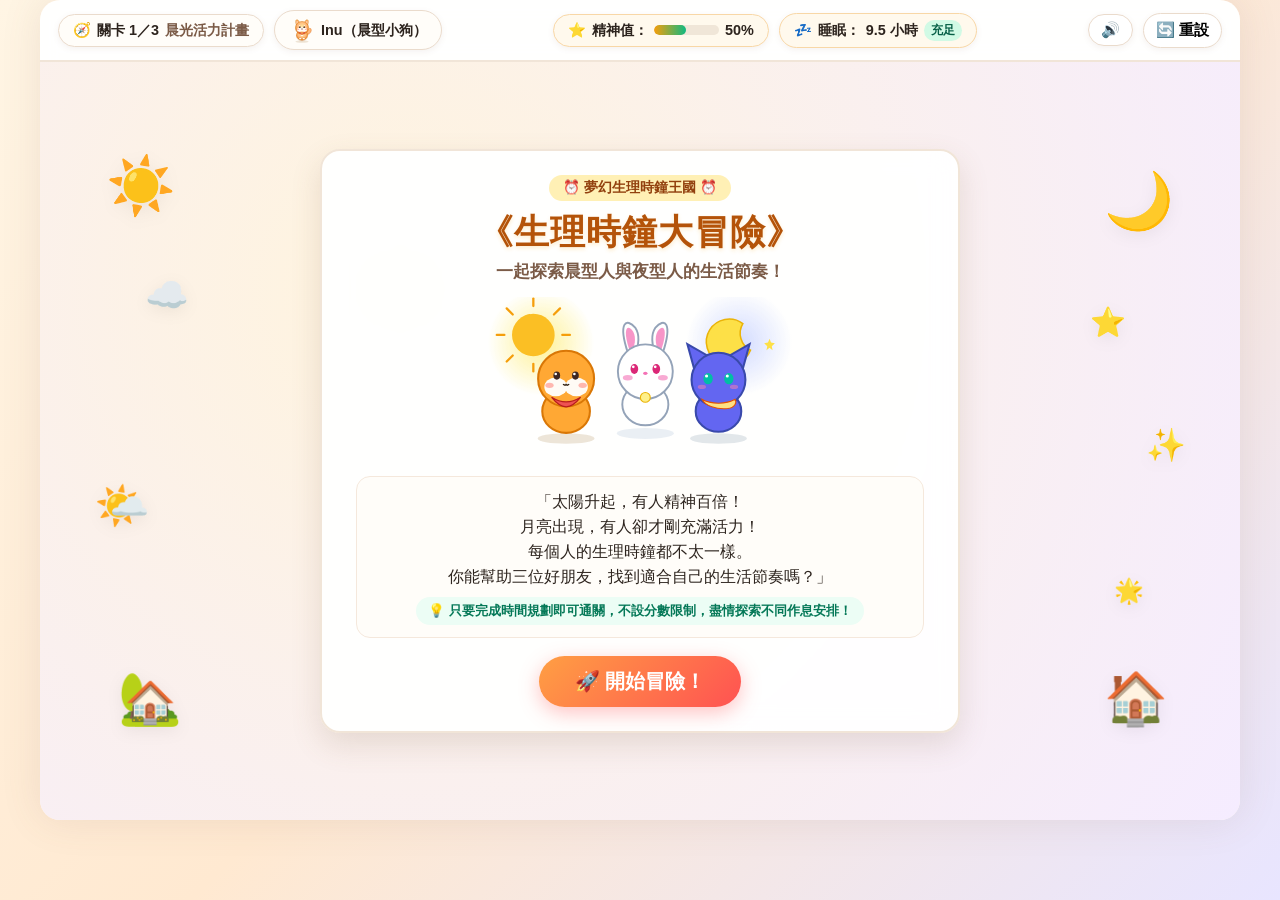
==== commit 33cdb365: "feat: 《生理時鐘大冒險》（Chronotype Adventure）完整2D互動式教育遊戲開發完成（含自由過關與臥室調整挑戰）" ====
--- a/index.html
+++ b/index.html
@@ -3,524 +3,462 @@
 <head>
   <meta charset="UTF-8">
   <meta name="viewport" content="width=device-width, initial-scale=1.0, maximum-scale=1.0, user-scalable=no">
-  <title>《名畫變裝大師》（Masterpiece Makeover）- 互動式藝術教育遊戲</title>
-  <meta name="description" content="運用生活常見用品，重新模仿世界名畫人物與構圖的藝術教育互動遊戲。">
-  <link rel="icon" type="image/svg+xml" href="assets/props/palette.svg">
+  <title>《生理時鐘大冒險》（Chronotype Adventure）</title>
+  <meta name="description" content="根據《晨型人 vs. 夜型人》設計的 2D 互動式時間規劃教育遊戲，探索生理時鐘、健康睡眠與生活節奏。">
+  <link rel="icon" type="image/svg+xml" href="assets/icons/clock.svg">
   <link rel="stylesheet" href="style.css">
 </head>
 <body>
 
-  <!-- 主遊戲外框（16:9 比例最適化，自適應縮放） -->
+  <!-- 遊戲主容器（橫向 16:9 自適應設計） -->
   <div id="game-container">
 
-    <!-- 1. 遊戲開始畫面 -->
-    <section id="start-screen" class="view-screen active">
-      <div class="start-card">
-        <div class="studio-badge">🎨 名畫變裝工作室 ． 藝術挑戰</div>
-        <h1 class="game-title">《名畫變裝大師》</h1>
-        <div class="game-subtitle">Masterpiece Makeover ． 生活中的名畫模仿大挑戰</div>
-
-        <div class="start-banner-visual">
-          <div class="studio-scene-deco">
-            <div class="deco-easel">🖼️</div>
-            <div class="deco-hero-chibi">
-              <img src="assets/characters/chibi_artist_neutral.svg" alt="Q 版小畫家助手" class="start-chibi-img">
-            </div>
-            <div class="deco-props">
-              <span class="bubble-prop bp-1"><img src="assets/props/blue_towel.svg" alt="藍色毛巾"></span>
-              <span class="bubble-prop bp-2"><img src="assets/props/pearl_earring.svg" alt="珍珠耳環"></span>
-              <span class="bubble-prop bp-3"><img src="assets/props/milk_jug.svg" alt="牛奶壺"></span>
-              <span class="bubble-prop bp-4"><img src="assets/props/grey_hat.svg" alt="灰色帽子"></span>
-            </div>
-          </div>
-        </div>
-
-        <div class="start-story-box">
-          <p class="story-lead">世界名畫變裝挑戰開始啦！</p>
-          <p>沒有華麗服裝，也沒有昂貴道具？<br>
-          沒關係！只要<strong>仔細觀察、發揮創意</strong>，家裡的普通物品也能變成名畫道具！</p>
-          <p class="story-highlight">快來挑戰三幅世界名畫，成為最厲害的變裝大師吧！</p>
-        </div>
-
-        <div class="level-preview-list">
-          <div class="preview-item">
-            <span class="preview-num">1</span>
-            <span class="preview-name">《戴珍珠耳環的少女》</span>
-          </div>
-          <div class="preview-arrow">➔</div>
-          <div class="preview-item">
-            <span class="preview-num">2</span>
-            <span class="preview-name">《倒牛奶的女僕》</span>
-          </div>
-          <div class="preview-arrow">➔</div>
-          <div class="preview-item">
-            <span class="preview-num">3</span>
-            <span class="preview-name">《戴灰氈帽的自畫像》</span>
-          </div>
-        </div>
-
-        <button id="btn-start-game" class="btn-primary btn-large">
-          <span>🎨 開始變裝！</span>
+    <!-- 頂部資訊 HUD 導航列 -->
+    <header id="top-hud">
+      <div class="hud-left">
+        <div class="hud-chip" id="hud-level-chip">
+          <span class="chip-icon">🧭</span>
+          <span id="hud-level-tag">關卡 1／3</span>
+          <span id="hud-level-title" class="hud-title-text">晨光活力計畫</span>
+        </div>
+        <div class="hud-chip character-chip" id="hud-char-chip">
+          <img id="hud-char-avatar" src="assets/characters/inu.svg" alt="角色頭像" class="mini-avatar">
+          <span id="hud-char-name">Inu（晨型小狗）</span>
+        </div>
+      </div>
+
+      <div class="hud-center">
+        <!-- 精神能量即時模擬膠囊 -->
+        <div class="hud-chip stat-chip" id="hud-energy-chip" title="作息模擬精神值（遊戲示意，非醫學測量）">
+          <span class="stat-icon" id="hud-energy-icon">⭐</span>
+          <span class="stat-label">精神值：</span>
+          <div class="energy-mini-track">
+            <div id="hud-energy-bar" class="energy-mini-fill" style="width: 50%;"></div>
+          </div>
+          <span id="hud-energy-val" class="stat-value">50%</span>
+        </div>
+        <!-- 睡眠時數即時統計膠囊（第 3 關或必要時動態更新） -->
+        <div class="hud-chip stat-chip" id="hud-sleep-chip" title="每日建議睡眠時數">
+          <span class="stat-icon">💤</span>
+          <span class="stat-label">睡眠：</span>
+          <span id="hud-sleep-hours" class="stat-value">9.5 小時</span>
+          <span id="hud-sleep-status" class="stat-status-badge status-good">充足</span>
+        </div>
+      </div>
+
+      <div class="hud-right">
+        <button id="btn-sound-toggle" class="hud-icon-btn" title="開關音效" aria-label="開關音效">
+          <span id="sound-icon">🔊</span>
+        </button>
+        <button id="btn-reset-level" class="hud-icon-btn reset-btn" title="重新安排此關時間表" aria-label="重新安排此關時間表">
+          <span>🔄</span>
+          <span class="btn-text">重設</span>
         </button>
       </div>
-    </section>
-
-    <!-- 2. 關卡主遊玩畫面 -->
-    <section id="game-screen" class="view-screen">
-
-      <!-- 頂部資訊 HUD -->
-      <header id="game-hud">
-        <div class="hud-left">
-          <span class="hud-logo">🎨 《名畫變裝大師》</span>
-          <span id="hud-level-badge" class="level-pill">第 1／3 關</span>
-        </div>
-        <div class="hud-center">
-          <span id="hud-painting-title" class="painting-pill">第一關：神祕的珍珠少女 ．《戴珍珠耳環的少女》</span>
-        </div>
-        <div class="hud-right">
-          <button id="btn-inspect-painting" class="hud-btn" title="放大觀察名畫細節">
-            <span>🔍 放大觀察</span>
-          </button>
-          <button id="btn-toggle-sound" class="hud-btn sound-btn" title="切換音效">
-            <span id="sound-icon">🔊</span>
-          </button>
-        </div>
-      </header>
-
-      <!-- 操作提示橫幅 -->
-      <div id="instruction-bar">
-        <span class="tip-icon">💡</span>
-        <span id="instruction-text">觀察左邊的名畫，把合適的日常道具拖到右邊角色身上，並調整姿勢與構圖吧！</span>
+    </header>
+
+    <!-- 浮動提示氣泡（非阻塞提示） -->
+    <div id="toast-toast" class="toast-hidden" role="alert" aria-live="polite">
+      <span class="toast-icon">💡</span>
+      <span id="toast-text">把活動放進適合的時間格吧！</span>
+    </div>
+
+    <!-- 遊戲主體視窗區 -->
+    <main id="game-main">
+
+      <!-- ============================================== -->
+      <!-- 1. 遊戲開始畫面（Start Screen） -->
+      <!-- ============================================== -->
+      <section id="screen-start" class="game-screen active">
+        <!-- 日夜交錯背景裝飾 -->
+        <div class="start-bg-decor-left">
+          <span class="floating-item sun-deco">☀️</span>
+          <span class="floating-item cloud-deco c-1">☁️</span>
+          <span class="floating-item cloud-deco c-2">🌤️</span>
+          <span class="floating-item town-deco-day">🏡</span>
+        </div>
+        <div class="start-bg-decor-right">
+          <span class="floating-item moon-deco">🌙</span>
+          <span class="floating-item star-deco s-1">⭐</span>
+          <span class="floating-item star-deco s-2">✨</span>
+          <span class="floating-item star-deco s-3">🌟</span>
+          <span class="floating-item town-deco-night">🏠</span>
+        </div>
+
+        <div class="start-card">
+          <div class="start-badge-tag">⏰ 夢幻生理時鐘王國 ⏰</div>
+          <h1 class="main-game-title">《生理時鐘大冒險》</h1>
+          <div class="game-subtitle">一起探索晨型人與夜型人的生活節奏！</div>
+
+          <div class="start-hero-image">
+            <img src="assets/characters/trio.svg" alt="Inu, Usagi, Neko" class="hero-trio-img">
+          </div>
+
+          <div class="start-story-box">
+            <p class="story-lead">
+              「太陽升起，有人精神百倍！<br>
+              月亮出現，有人卻才剛充滿活力！<br>
+              每個人的生理時鐘都不太一樣。<br>
+              你能幫助三位好朋友，找到適合自己的生活節奏嗎？」
+            </p>
+            <div class="story-hint-badge">
+              💡 只要完成時間規劃即可通關，不設分數限制，盡情探索不同作息安排！
+            </div>
+          </div>
+
+          <div class="start-actions">
+            <button id="btn-start-game" class="btn-primary-large pulse-btn">
+              <span>🚀 開始冒險！</span>
+            </button>
+          </div>
+        </div>
+      </section>
+
+      <!-- ============================================== -->
+      <!-- 2. 第一關與第二關：生活時間安排板（Schedule Board） -->
+      <!-- ============================================== -->
+      <section id="screen-schedule" class="game-screen">
+        <div class="level-scene-container" id="level-scene-wrap">
+
+          <!-- 關卡情境導言卡 -->
+          <div class="level-intro-card">
+            <div class="intro-avatar-box">
+              <img id="level-char-pic" src="assets/characters/inu.svg" alt="角色插畫" class="intro-char-img">
+            </div>
+            <div class="intro-content">
+              <div class="intro-meta">
+                <span class="badge-type" id="level-type-tag">🌅 晨型小狗</span>
+                <span class="intro-title" id="level-quest-title">第一關：晨光活力計畫</span>
+              </div>
+              <p class="intro-story-text" id="level-story-desc">
+                「Inu 是一隻喜歡早起的小狗！可是今天他的生活時間表被打亂了！你能幫他重新安排一天的生活嗎？」
+              </p>
+            </div>
+            <div class="intro-hint-tip">
+              <span>👉 拖曳卡片或點擊卡片後點擊時間格！</span>
+            </div>
+          </div>
+
+          <!-- 主要互動工作區：左側活動卡片庫，右側每日生活時間表 -->
+          <div class="interactive-workspace">
+
+            <!-- 左側：待安排活動卡片托盤 -->
+            <div class="cards-tray-panel">
+              <div class="panel-header">
+                <span class="panel-title-icon">📦</span>
+                <h3 class="panel-title">待安排活動卡片</h3>
+                <span class="tray-counter" id="tray-count-tag">6 / 6 張</span>
+              </div>
+              <p class="tray-subtext">點擊卡片選取，或直接拖曳到時間格中：</p>
+              <div class="cards-pool" id="cards-pool">
+                <!-- 動態注入 6 張活動卡片 -->
+              </div>
+            </div>
+
+            <!-- 右側：每日生活計畫板（6 個時間格） -->
+            <div class="schedule-board-panel">
+              <div class="panel-header">
+                <span class="panel-title-icon">📅</span>
+                <h3 class="panel-title">每日生活計畫板</h3>
+                <span class="schedule-status-tag" id="schedule-fill-tag">已安排 0 / 6</span>
+              </div>
+
+              <!-- 時間格容器（六大時段） -->
+              <div class="time-slots-container" id="time-slots-container">
+                <!-- 動態注入 6 個時間槽位 -->
+              </div>
+
+              <!-- 檢查按鈕與過關導引 -->
+              <div class="schedule-actions-bar">
+                <div class="schedule-msg" id="schedule-check-hint">
+                  請將 6 張活動卡片全部安排進時間格喔！
+                </div>
+                <button id="btn-check-schedule" class="btn-check-main" disabled>
+                  <span>📋 檢查時間表！</span>
+                </button>
+              </div>
+            </div>
+
+          </div>
+
+        </div>
+      </section>
+
+      <!-- ============================================== -->
+      <!-- 3. 第三關：健康作息大挑戰（臥室環境與就寢時間） -->
+      <!-- ============================================== -->
+      <section id="screen-bedroom" class="game-screen">
+        <div class="bedroom-challenge-wrapper">
+
+          <!-- 關卡導言卡 -->
+          <div class="level-intro-card bedroom-intro">
+            <div class="intro-avatar-box duo-avatars">
+              <img src="assets/characters/neko.svg" alt="Neko" class="intro-char-img duo-neko">
+              <img src="assets/characters/usagi.svg" alt="Usagi" class="intro-char-img duo-usagi">
+            </div>
+            <div class="intro-content">
+              <div class="intro-meta">
+                <span class="badge-type night-badge">🌙 夜型小貓 × 作息小幫手</span>
+                <span class="intro-title">第三關：健康作息大挑戰</span>
+              </div>
+              <p class="intro-story-text">
+                「明天早上 8 點就要上學了！可是 Neko 平常比較晚睡，早上常常起不來。Usagi 決定陪他一起調整作息！你能幫助 Neko 找到比較健康的睡眠習慣嗎？」
+              </p>
+            </div>
+            <div class="intro-hint-tip">
+              <span>✨ 點擊臥室物品調整環境，並選擇合適的就寢時間！</span>
+            </div>
+          </div>
+
+          <!-- 第三關雙任務工作區 -->
+          <div class="bedroom-workspace">
+
+            <!-- 任務一：整理睡前環境（3 個互動生活物件） -->
+            <div class="bedroom-task-card task-env-card">
+              <div class="task-title-bar">
+                <span class="task-step-badge">任務一</span>
+                <h3>🛏️ 整理睡前環境（點擊物件切換調整）</h3>
+                <span class="task-status-counter" id="env-completed-counter">已調整 0 / 3 項</span>
+              </div>
+              <p class="task-instruction">點擊臥室中的物品，改善睡前環境營造放鬆氛圍：</p>
+
+              <!-- 三個可點擊互動的生活物件 -->
+              <div class="bedroom-scene-items">
+
+                <!-- 1. 手機 -->
+                <div class="bedroom-item-card" id="item-phone" role="button" tabindex="0" title="點擊切換手機使用狀態">
+                  <div class="item-visual-box">
+                    <img id="img-phone" src="assets/props/phone_active.svg" alt="手機狀態" class="item-prop-img">
+                  </div>
+                  <div class="item-info">
+                    <div class="item-name-row">
+                      <span class="item-name">📱 智慧型手機</span>
+                      <span class="item-state-badge badge-active" id="badge-phone">使用中</span>
+                    </div>
+                    <div class="item-feedback" id="feedback-phone">
+                      睡前使用手機，螢幕藍光與訊息容易刺激大腦保持清醒。
+                    </div>
+                    <button class="btn-toggle-item" id="btn-toggle-phone">收起手機</button>
+                  </div>
+                </div>
+
+                <!-- 2. 檯燈 -->
+                <div class="bedroom-item-card" id="item-lamp" role="button" tabindex="0" title="點擊切換檯燈光線亮度">
+                  <div class="item-visual-box">
+                    <img id="img-lamp" src="assets/props/lamp_bright.svg" alt="檯燈狀態" class="item-prop-img">
+                  </div>
+                  <div class="item-info">
+                    <div class="item-name-row">
+                      <span class="item-name">💡 臥室檯燈</span>
+                      <span class="item-state-badge badge-warn" id="badge-lamp">燈光明亮</span>
+                    </div>
+                    <div class="item-feedback" id="feedback-lamp">
+                      太亮的光線會抑制褪黑激素分泌，影響睡意產生。
+                    </div>
+                    <button class="btn-toggle-item" id="btn-toggle-lamp">調為柔和</button>
+                  </div>
+                </div>
+
+                <!-- 3. 書本 -->
+                <div class="bedroom-item-card" id="item-book" role="button" tabindex="0" title="點擊安排睡前放鬆活動">
+                  <div class="item-visual-box">
+                    <img id="img-book" src="assets/props/book_closed.svg" alt="書本狀態" class="item-prop-img">
+                  </div>
+                  <div class="item-info">
+                    <div class="item-name-row">
+                      <span class="item-name">📖 睡前讀物</span>
+                      <span class="item-state-badge badge-idle" id="badge-book">未翻開</span>
+                    </div>
+                    <div class="item-feedback" id="feedback-book">
+                      睡前安靜閱讀或聆聽輕柔音樂，有助於情緒放鬆。
+                    </div>
+                    <button class="btn-toggle-item" id="btn-toggle-book">安靜閱讀</button>
+                  </div>
+                </div>
+
+              </div>
+            </div>
+
+            <!-- 任務二：安排就寢時間 -->
+            <div class="bedroom-task-card task-bedtime-card">
+              <div class="task-title-bar">
+                <span class="task-step-badge">任務二</span>
+                <h3>⏰ 安排就寢時間（固定 07:00 起床）</h3>
+              </div>
+              <p class="task-instruction">
+                Neko 今年 12 歲，明天早上 8 點上學，固定 07:00 起床準備。請為他選擇就寢時間：
+              </p>
+
+              <!-- 六個可選就寢時間按鈕 -->
+              <div class="bedtime-options-grid" id="bedtime-options">
+                <button class="btn-bedtime-choice" data-time="20:30" data-hours="10.5">
+                  <span class="bt-time">20:30</span>
+                  <span class="bt-hours">睡眠 10.5 小時</span>
+                </button>
+                <button class="btn-bedtime-choice active" data-time="21:00" data-hours="10.0">
+                  <span class="bt-time">21:00</span>
+                  <span class="bt-hours">睡眠 10.0 小時</span>
+                </button>
+                <button class="btn-bedtime-choice" data-time="21:30" data-hours="9.5">
+                  <span class="bt-time">21:30</span>
+                  <span class="bt-hours">睡眠 9.5 小時</span>
+                </button>
+                <button class="btn-bedtime-choice" data-time="22:00" data-hours="9.0">
+                  <span class="bt-time">22:00</span>
+                  <span class="bt-hours">睡眠 9.0 小時</span>
+                </button>
+                <button class="btn-bedtime-choice" data-time="22:30" data-hours="8.5">
+                  <span class="bt-time">22:30</span>
+                  <span class="bt-hours">睡眠 8.5 小時</span>
+                </button>
+                <button class="btn-bedtime-choice" data-time="23:00" data-hours="8.0">
+                  <span class="bt-time">23:00</span>
+                  <span class="bt-hours">睡眠 8.0 小時</span>
+                </button>
+              </div>
+
+              <!-- 即時睡眠時數與健康提醒資訊卡 -->
+              <div class="sleep-calculation-card">
+                <div class="calc-row">
+                  <span class="calc-label">🛏️ 安排就寢：<strong id="display-bedtime">21:00</strong></span>
+                  <span class="calc-label">⏰ 固定起床：<strong>07:00</strong></span>
+                  <span class="calc-label">💤 預計睡眠：<strong id="display-sleephours" class="text-highlight">10.0 小時</strong></span>
+                </div>
+                <div class="guideline-reminder-box" id="guideline-box">
+                  <div class="guideline-title">📌 6～12 歲兒童健康睡眠建議：每日約 <strong>9～12 小時</strong></div>
+                  <div class="guideline-status-text" id="guideline-status-text">
+                    🎉 很棒！你安排了符合年齡建議的睡眠時間！
+                  </div>
+                  <div class="guideline-subtext">
+                    * 註：時數為排程估算，實際入睡時間可能晚於上床時間。
+                  </div>
+                </div>
+              </div>
+
+              <!-- 完成第三關按鈕 -->
+              <div class="bedroom-actions-bar">
+                <button id="btn-complete-level3" class="btn-check-main">
+                  <span>✨ 完成健康作息計畫！</span>
+                </button>
+              </div>
+
+            </div>
+
+          </div>
+
+        </div>
+      </section>
+
+      <!-- ============================================== -->
+      <!-- 4. 關卡評量與結果彈窗（Level Result Modal） -->
+      <!-- ============================================== -->
+      <div id="modal-result" class="modal-backdrop">
+        <div class="modal-card">
+          <div class="modal-decor-sparkles">✨ ⭐ ✨</div>
+          <div class="modal-char-expression">
+            <img id="result-char-avatar" src="assets/characters/inu.svg" alt="角色表情" class="result-avatar-img">
+          </div>
+
+          <h2 class="modal-title" id="result-title">第一關任務完成！</h2>
+          <div class="modal-subtitle" id="result-subtitle">Inu 已經有一份新的生活時間表了！</div>
+
+          <!-- 分數數字跑動展示 -->
+          <div class="result-score-box">
+            <div class="score-label">作息模擬分數</div>
+            <div class="score-number-row">
+              <span id="result-score-val" class="score-digits">0</span>
+              <span class="score-unit">分</span>
+            </div>
+            <div class="score-tier-badge" id="result-tier-badge">時間規劃高手！</div>
+          </div>
+
+          <!-- 正向回饋與改善建議 -->
+          <div class="result-feedback-card">
+            <div class="feedback-item positive">
+              <span class="fb-icon">💖</span>
+              <span id="result-feedback-pos" class="fb-text">很棒的作息安排！</span>
+            </div>
+            <div class="feedback-item advice">
+              <span class="fb-icon">💡</span>
+              <span id="result-feedback-adv" class="fb-text">如果晚上早一點休息，早上可能會更有精神喔！</span>
+            </div>
+            <div class="feedback-disclaimer">
+              ⚠️ 分數是遊戲中的參考回饋，不代表你的能力或健康程度。
+            </div>
+          </div>
+
+          <!-- 操作按鈕：返回調整 vs 繼續下一關（絕不受分數限制！） -->
+          <div class="modal-actions-row">
+            <button id="btn-result-adjust" class="btn-secondary">
+              <span>✏️ 返回調整</span>
+            </button>
+            <button id="btn-result-next" class="btn-primary">
+              <span id="btn-result-next-text">繼續下一關 ➔</span>
+            </button>
+          </div>
+        </div>
       </div>
 
-      <!-- 中央雙對照主操作區 -->
-      <main id="workspace">
-
-        <!-- 左側：世界名畫原作區 -->
-        <div class="masterpiece-panel">
-          <div class="panel-header">
-            <span class="panel-tag">🏛️ 世界名畫原作</span>
-            <span id="painting-artist-tag" class="artist-tag">維梅爾 ． 約 1665 年</span>
-          </div>
-
-          <div class="painting-frame-wrapper">
-            <div class="ornate-gold-frame">
-              <div class="frame-inner">
-                <img id="painting-img" src="assets/paintings/pearl_girl.jpg" alt="世界名畫原作" class="original-painting">
-                <button id="btn-quick-zoom" class="quick-zoom-overlay" title="放大深入觀察">
-                  <span>🔍 點擊放大觀察細節</span>
-                </button>
-              </div>
-            </div>
-            <div id="painting-caption" class="painting-placard">
-              <div class="placard-title" id="placard-title">《戴珍珠耳環的少女》</div>
-              <div class="placard-museum" id="placard-museum">荷蘭海牙毛里茨之家博物館館藏</div>
-            </div>
-          </div>
-        </div>
-
-        <!-- 中間分隔指示標記 -->
-        <div class="comparison-divider">
-          <div class="divider-line"></div>
-          <div class="divider-badge">VS 模仿創作</div>
-          <div class="divider-line"></div>
-        </div>
-
-        <!-- 右側：玩家模仿工作區 -->
-        <div class="stage-panel">
-          <div class="panel-header">
-            <span class="panel-tag">✨ 你的模仿工作區</span>
-            <span id="equipped-count-tag" class="status-tag">已搭配 0 個道具</span>
-          </div>
-
-          <!-- 模仿舞台畫布容器 -->
-          <div class="stage-frame-wrapper">
-            <div id="makeover-stage" class="makeover-stage bg-pearl-dark">
-
-              <!-- 背景裝飾層（可隨構圖風格動態切換） -->
-              <div id="stage-bg-layer" class="stage-bg-layer"></div>
-
-              <!-- 角色與道具整體群組（受構圖 X 軸與縮放 Scale 控制） -->
-              <div id="character-actor-group" class="character-actor-group">
-
-                <!-- 角色插畫本體層 -->
-                <div id="chibi-character-container" class="chibi-character-container">
-                  <img id="chibi-base-img" src="assets/characters/pose_pearl_target.svg" alt="變裝角色" class="chibi-body-img">
-                </div>
-
-                <!-- 道具裝備槽位層（與角色精準對位） -->
-                <div id="slots-overlay" class="slots-overlay">
-                  <!-- 頭巾／帽子槽位 -->
-                  <div class="prop-slot slot-head" data-slot="head" title="頭頂／帽子槽位">
-                    <div class="slot-indicator">頭部</div>
-                    <div class="slot-content" id="slot-content-head"></div>
-                  </div>
-                  <!-- 頭巾後擺／髮飾槽位 -->
-                  <div class="prop-slot slot-hair-accent" data-slot="hair-accent" title="頭飾／披巾槽位">
-                    <div class="slot-indicator">披巾</div>
-                    <div class="slot-content" id="slot-content-hair-accent"></div>
-                  </div>
-                  <!-- 耳環槽位 -->
-                  <div class="prop-slot slot-ear" data-slot="ear" title="耳環槽位">
-                    <div class="slot-indicator">耳飾</div>
-                    <div class="slot-content" id="slot-content-ear"></div>
-                  </div>
-                  <!-- 臉部／眼鏡槽位 -->
-                  <div class="prop-slot slot-face" data-slot="face" title="面部槽位">
-                    <div class="slot-indicator">臉部</div>
-                    <div class="slot-content" id="slot-content-face"></div>
-                  </div>
-                  <!-- 身體／衣服／圍裙槽位 -->
-                  <div class="prop-slot slot-body" data-slot="body" title="服裝／圍裙槽位">
-                    <div class="slot-indicator">衣服</div>
-                    <div class="slot-content" id="slot-content-body"></div>
-                  </div>
-                  <!-- 頸部／圍巾槽位 -->
-                  <div class="prop-slot slot-neck" data-slot="neck" title="圍巾／頸部槽位">
-                    <div class="slot-indicator">頸部</div>
-                    <div class="slot-content" id="slot-content-neck"></div>
-                  </div>
-                  <!-- 手部／手持道具槽位 -->
-                  <div class="prop-slot slot-hand" data-slot="hand" title="手部／水壺槽位">
-                    <div class="slot-indicator">手持</div>
-                    <div class="slot-content" id="slot-content-hand"></div>
-                  </div>
-                </div>
-
-                <!-- 前景道具與桌子層（第 2 關倒牛奶的女僕專用麵包桌） -->
-                <div id="stage-foreground-table" class="stage-foreground-table" style="display: none;">
-                  <div class="rustic-table">
-                    <div class="table-surface"></div>
-                    <div class="prop-slot slot-table" data-slot="table" title="桌上前台槽位">
-                      <div class="slot-indicator">桌上</div>
-                      <div class="slot-content" id="slot-content-table"></div>
-                    </div>
-                  </div>
-                </div>
-
-              </div>
-
-              <!-- 拖曳中的視覺回饋浮層 -->
-              <div id="drag-ghost" class="drag-ghost" style="display: none;"></div>
-
-            </div>
-          </div>
-        </div>
-
-      </main>
-
-      <!-- 底部控制抽屜與操作面板 -->
-      <footer id="bottom-dock">
-
-        <!-- 標籤頁切換按鈕列 -->
-        <div class="dock-tabs">
-          <button class="dock-tab active" data-tab="props">
-            <span>🧺 生活道具欄</span>
-          </button>
-          <button class="dock-tab" data-tab="pose">
-            <span>🧍 姿勢調整</span>
-          </button>
-          <button class="dock-tab" data-tab="composition">
-            <span>📐 構圖調整</span>
-          </button>
-        </div>
-
-        <!-- 標籤頁 1：日常道具欄 -->
-        <div id="tab-props" class="tab-panel active">
-          <div class="shelf-instruction">
-            <span>可拖曳道具至角色身上，或點擊道具卡片再點擊槽位放置。點擊已裝備的道具可卸下！</span>
-          </div>
-          <div id="props-shelf" class="props-shelf-container">
-            <!-- 道具卡片由 JS 動態生成 -->
-          </div>
-        </div>
-
-        <!-- 標籤頁 2：姿勢調整 -->
-        <div id="tab-pose" class="tab-panel">
-          <div class="pose-controls-grid">
-            <div class="control-box">
-              <div class="control-title">👤 人物身體與面向</div>
-              <div id="pose-buttons" class="option-button-group">
-                <!-- 姿勢按鈕由 JS 根據關卡生成 -->
-              </div>
-            </div>
-            <div class="control-box">
-              <div class="control-title">👀 眼神與表情</div>
-              <div id="expression-buttons" class="option-button-group">
-                <!-- 表情按鈕由 JS 根據關卡生成 -->
-              </div>
-            </div>
-          </div>
-        </div>
-
-        <!-- 標籤頁 3：構圖調整 -->
-        <div id="tab-composition" class="tab-panel">
-          <div class="comp-controls-grid">
-            <!-- 人物左右位置調整 -->
-            <div class="comp-control-group">
-              <div class="slider-info">
-                <span class="slider-label">↔️ 人物左右位置：</span>
-                <span id="pos-x-val" class="slider-badge">置中 (50%)</span>
-              </div>
-              <div class="slider-row">
-                <span class="range-bound">靠左</span>
-                <input type="range" id="slider-pos-x" min="20" max="80" step="5" value="50" aria-label="人物左右位置">
-                <span class="range-bound">靠右</span>
-              </div>
-            </div>
-
-            <!-- 人物大小/鏡頭縮放調整 -->
-            <div class="comp-control-group">
-              <div class="slider-info">
-                <span class="slider-label">🔍 人物大小比例：</span>
-                <span id="scale-val" class="slider-badge">標準 (100%)</span>
-              </div>
-              <div class="slider-row">
-                <span class="range-bound">全身遠景</span>
-                <input type="range" id="slider-scale" min="80" max="120" step="5" value="100" aria-label="人物大小比例">
-                <span class="range-bound">特寫半身</span>
-              </div>
-            </div>
-
-            <!-- 背景風格切換 -->
-            <div class="comp-control-group">
-              <div class="slider-info">
-                <span class="slider-label">🖼️ 背景氛圍：</span>
-                <span id="bg-name-val" class="slider-badge">經典名畫背景</span>
-              </div>
-              <div id="bg-buttons" class="option-button-group">
-                <!-- 背景選項按鈕由 JS 依關卡動態生成 -->
-              </div>
-            </div>
-          </div>
-        </div>
-
-        <!-- 底部主操作功能按鈕列 -->
-        <div class="dock-actions">
-          <button id="btn-reset-stage" class="btn-secondary" title="清空已搭配的道具與重設設定">
-            <span>🔄 重設本關</span>
-          </button>
-          <button id="btn-finish-makeover" class="btn-primary btn-finish" title="提交作品並進行藝術相似度評分">
-            <span>✨ 完成模仿！</span>
-          </button>
-        </div>
-
-      </footer>
-
-    </section>
-
-    <!-- 3. 名畫放大深入觀察彈窗 (Modal Inspect) -->
-    <div id="modal-inspect" class="modal-overlay">
-      <div class="modal-card inspect-card">
-        <button id="btn-close-inspect" class="modal-close-btn" title="關閉">✕</button>
-        <div class="inspect-header">
-          <div class="inspect-tag">🔍 名畫觀察放大鏡</div>
-          <h2 id="inspect-painting-title" class="inspect-title">《戴珍珠耳環的少女》細節觀察</h2>
-          <div id="inspect-painting-meta" class="inspect-meta">作者：約翰尼斯 ． 維梅爾（Johannes Vermeer）｜ 年份：約 1665 年</div>
-        </div>
-
-        <div class="inspect-body">
-          <div class="inspect-left">
-            <div class="inspect-img-frame">
-              <img id="inspect-img" src="assets/paintings/pearl_girl.jpg" alt="名畫放大圖" class="inspect-full-img">
-            </div>
-          </div>
-          <div class="inspect-right">
-            <h3 class="inspect-section-title">💡 藝術助理觀察指南</h3>
-            <ul class="inspect-guide-list">
-              <li>
-                <strong>👗 人物服裝與頭飾：</strong>
-                <span id="guide-clothes">少女頭上包覆著鮮明的藍色頭巾，後方垂下金黃色的披巾，身穿棕色大衣。</span>
-              </li>
-              <li>
-                <strong>👤 面向與眼神：</strong>
-                <span id="guide-pose">身體微微側向，頭部轉向觀眾，眼睛專注地凝視前方，雙唇微張。</span>
-              </li>
-              <li>
-                <strong>✨ 視覺亮點物品：</strong>
-                <span id="guide-props">耳朵上有一顆巨大的水滴形珍珠耳環，在深色背景中閃爍微光。</span>
-              </li>
-              <li>
-                <strong>🎨 構圖與色彩：</strong>
-                <span id="guide-composition">深色沉靜背景烘托出少女鮮豔的藍黃頭巾與珍珠光澤，人物位於畫面中央偏前。</span>
-              </li>
-              <li>
-                <strong>🧺 生活替代妙方：</strong>
-                <span id="guide-life-tip">可以用家裡的「藍色毛巾」摺成頭巾，搭配「黃色布料」垂在腦後，再找一顆「珍珠飾品」掛在耳邊！</span>
-              </li>
-            </ul>
-          </div>
-        </div>
-
-        <div class="modal-footer">
-          <button id="btn-inspect-got-it" class="btn-primary">
-            <span>我知道了，回工作室變裝！ ➔</span>
-          </button>
-        </div>
-      </div>
-    </div>
-
-    <!-- 4. 關卡評分與回饋彈窗 (Modal Score) -->
-    <div id="modal-score" class="modal-overlay">
-      <div class="modal-card score-card">
-        <div class="score-header-decor">✨ 🎨 🏆</div>
-        <h2 id="score-rank-title" class="score-rank-title">傳說級變裝大師！</h2>
-        <div class="score-level-name" id="score-level-name">第一關：神祕的珍珠少女 ． 成果評分</div>
-
-        <!-- 左右並列成果對比 -->
-        <div class="score-comparison-row">
-          <div class="score-thumb-box">
-            <div class="score-thumb-label">🏛️ 原作</div>
-            <img id="score-original-thumb" src="assets/paintings/pearl_girl.jpg" alt="原作縮圖" class="score-thumb-img">
-          </div>
-          <div class="score-vs-badge">VS</div>
-          <div class="score-thumb-box">
-            <div class="score-thumb-label">✨ 你的模仿作品</div>
-            <div id="score-player-preview" class="score-player-preview"></div>
-          </div>
-        </div>
-
-        <!-- 四大評分項目條列 -->
-        <div class="score-breakdown-card">
-          <div class="score-item">
-            <div class="score-item-header">
-              <span class="score-item-name">🧺 道具搭配（滿分 40 分）</span>
-              <span id="score-val-props" class="score-item-points">40 分</span>
-            </div>
-            <div class="score-progress-bar"><div id="bar-props" class="score-fill" style="width: 100%;"></div></div>
-          </div>
-
-          <div class="score-item">
-            <div class="score-item-header">
-              <span class="score-item-name">🧍 姿勢模仿（滿分 30 分）</span>
-              <span id="score-val-pose" class="score-item-points">30 分</span>
-            </div>
-            <div class="score-progress-bar"><div id="bar-pose" class="score-fill" style="width: 100%;"></div></div>
-          </div>
-
-          <div class="score-item">
-            <div class="score-item-header">
-              <span class="score-item-name">📐 構圖還原（滿分 20 分）</span>
-              <span id="score-val-comp" class="score-item-points">20 分</span>
-            </div>
-            <div class="score-progress-bar"><div id="bar-comp" class="score-fill" style="width: 100%;"></div></div>
-          </div>
-
-          <div class="score-item">
-            <div class="score-item-header">
-              <span class="score-item-name">💡 創意運用（滿分 10 分）</span>
-              <span id="score-val-creative" class="score-item-points">10 分</span>
-            </div>
-            <div class="score-progress-bar"><div id="bar-creative" class="score-fill" style="width: 100%;"></div></div>
-          </div>
-
-          <div class="score-total-row">
-            <span class="total-label">總得分</span>
-            <span id="score-total-val" class="total-val">100 分</span>
-          </div>
-        </div>
-
-        <!-- 具體回饋與教育提示 -->
-        <div class="feedback-box">
-          <div class="feedback-title">🎯 藝術導師的具體回饋：</div>
-          <p id="feedback-detail-text" class="feedback-text">
-            頭巾和耳環搭配得非常好！如果人物再微微側身轉向右邊一點，神韻就會跟原畫一模一樣囉！
-          </p>
-          <div id="education-summary-box" class="education-summary-box">
-            💡 <strong>教育亮點：</strong><span id="education-summary-text">學生能觀察到服裝配色、人物角度及背景對整體構圖的影響。</span>
-          </div>
-        </div>
-
-        <div class="modal-footer score-footer">
-          <button id="btn-readjust" class="btn-secondary">
-            <span>🔄 再調整一次</span>
-          </button>
-          <button id="btn-next-level" class="btn-primary">
-            <span id="next-level-btn-text">前往下一關 ➔</span>
-          </button>
-        </div>
-      </div>
-    </div>
-
-    <!-- 5. 最終成果展畫面 (Exhibition Screen) -->
-    <section id="exhibition-screen" class="view-screen">
-      <div class="exhibition-wrapper">
-        <div class="gallery-ribbon">🏆 國家級藝術成果展</div>
-        <h1 class="gallery-title">《名畫變裝成果展！》</h1>
-        <p class="gallery-lead">
-          恭喜你完成三幅世界名畫挑戰！<br>
-          原來生活中的毛巾、帽子、圍裙和水壺，都能成為創作名畫的好幫手！<br>
-          仔細觀察、發揮想像，你也能成為名畫變裝大師！
-        </p>
-
-        <!-- 三大畫框展覽牆 -->
-        <div class="gallery-wall">
-
-          <!-- 作品 1 -->
-          <div class="exhibit-frame-card">
-            <div class="exhibit-gold-frame">
-              <div id="exhibit-work-1" class="exhibit-canvas-preview"></div>
-            </div>
-            <div class="exhibit-placard">
-              <div class="exhibit-title">《戴珍珠耳環的少女》仿作</div>
-              <div class="exhibit-score" id="exhibit-score-1">得分：100 分</div>
-              <div class="exhibit-grade" id="exhibit-grade-1">傳說級變裝大師</div>
-            </div>
-          </div>
-
-          <!-- 作品 2 -->
-          <div class="exhibit-frame-card">
-            <div class="exhibit-gold-frame">
-              <div id="exhibit-work-2" class="exhibit-canvas-preview"></div>
-            </div>
-            <div class="exhibit-placard">
-              <div class="exhibit-title">《倒牛奶的女僕》仿作</div>
-              <div class="exhibit-score" id="exhibit-score-2">得分：100 分</div>
-              <div class="exhibit-grade" id="exhibit-grade-2">傳說級變裝大師</div>
-            </div>
-          </div>
-
-          <!-- 作品 3 -->
-          <div class="exhibit-frame-card">
-            <div class="exhibit-gold-frame">
-              <div id="exhibit-work-3" class="exhibit-canvas-preview"></div>
-            </div>
-            <div class="exhibit-placard">
-              <div class="exhibit-title">《戴灰氈帽的自畫像》仿作</div>
-              <div class="exhibit-score" id="exhibit-score-3">得分：100 分</div>
-              <div class="exhibit-grade" id="exhibit-grade-3">傳說級變裝大師</div>
-            </div>
-          </div>
-
-        </div>
-
-        <!-- 總榮譽面板 -->
-        <div class="grand-honor-banner">
-          <div class="honor-title">🎓 策展總評分</div>
-          <div class="honor-score" id="exhibit-total-score">總得分：300／300 分</div>
-          <div class="honor-badge" id="exhibit-grand-title">🌟 羅浮宮特聘 ． 傳說級名畫變裝大師 🌟</div>
-        </div>
-
-        <!-- 成果展動作按鈕 -->
-        <div class="exhibition-actions">
-          <button id="btn-download-certificate" class="btn-primary btn-large">
-            <span>📸 下載我的作品展（PNG 圖卡）</span>
-          </button>
-          <button id="btn-replay-game" class="btn-secondary">
-            <span>🔄 重新挑戰</span>
-          </button>
-          <button id="btn-back-home" class="btn-secondary">
-            <span>🏠 返回首頁</span>
-          </button>
-        </div>
-
-      </div>
-    </section>
+      <!-- ============================================== -->
+      <!-- 5. 最終冠軍通關畫面（Final Victory Screen） -->
+      <!-- ============================================== -->
+      <section id="screen-victory" class="game-screen">
+        <canvas id="confetti-canvas"></canvas>
+        <div class="victory-card">
+          <div class="victory-badge-glow">
+            <img src="assets/icons/medal.svg" alt="生理時鐘管理大師金牌" class="victory-medal-icon">
+          </div>
+          <h1 class="victory-title">👑 生理時鐘管理大師！</h1>
+          <div class="victory-subtitle">恭喜你完成三項挑戰，成為生活節奏引導專家！</div>
+
+          <!-- 三好友慶祝插畫 -->
+          <div class="victory-trio-scene">
+            <img src="assets/characters/trio.svg" alt="好友一同慶祝" class="victory-trio-img">
+          </div>
+
+          <!-- 三關得分回顧卡片 -->
+          <div class="scores-summary-grid">
+            <div class="summary-col">
+              <div class="col-head">🌅 第 1 關</div>
+              <div class="col-name">晨光活力計畫</div>
+              <div class="col-score" id="summary-score-1">-- 分</div>
+            </div>
+            <div class="summary-col">
+              <div class="col-head">🌙 第 2 關</div>
+              <div class="col-name">夜貓子的時間表</div>
+              <div class="col-score" id="summary-score-2">-- 分</div>
+            </div>
+            <div class="summary-col">
+              <div class="col-head">✨ 第 3 關</div>
+              <div class="col-name">健康作息大挑戰</div>
+              <div class="col-score" id="summary-score-3">-- 分</div>
+            </div>
+          </div>
+
+          <!-- 核心教育總結文字 -->
+          <div class="victory-concept-box">
+            <p>
+              「每個人的生理時鐘都不太一樣。<br>
+              有人早上精神好，有人晚上比較有活力。<br>
+              不論是晨型人還是夜型人，<strong>充足睡眠與健康作息都很重要！</strong>」
+            </p>
+          </div>
+
+          <!-- 動作按鈕 -->
+          <div class="victory-actions-row">
+            <button id="btn-play-again" class="btn-primary">
+              <span>🔄 再玩一次</span>
+            </button>
+            <button id="btn-return-home" class="btn-secondary">
+              <span>🏠 返回首頁</span>
+            </button>
+          </div>
+        </div>
+      </section>
+
+    </main>
 
   </div>
-
-  <!-- 用於本機產生 1920x1080 作品紀念海報的隱藏 Canvas -->
-  <canvas id="export-canvas" width="1920" height="1080" style="display: none;"></canvas>
 
   <script src="game.js"></script>
 </body>
--- a/style.css
+++ b/style.css
@@ -1,1648 +1,1437 @@
 /* ==========================================================================
-   《名畫變裝大師》（Masterpiece Makeover）
-   視覺主題：日系 2D Q 版手繪藝術工作室與美術館風格
-   色調：米白、奶茶色、暖棕、柔和金黃、木質畫框
+   《生理時鐘大冒險》（Chronotype Adventure）
+   視覺樣式表：日系可愛 2D 卡通溫暖風格、16:9 自適應響應式介面
    ========================================================================== */
 
+/* -------------------------------------------------------------
+   1. 全域變數與重設（CSS Variables & Reset）
+   ------------------------------------------------------------- */
 :root {
-  --bg-warm-canvas: #FAF6F0;
-  --bg-card: #FFFFFF;
-  --bg-cream: #F5EFEB;
-  --bg-milktea: #E8DCC4;
-  --primary: #D97706;
-  --primary-hover: #B45309;
-  --primary-light: #FEF3C7;
-  --secondary: #6B7280;
-  --accent-blue: #3B82F6;
-  --accent-gold: #F59E0B;
-  --text-main: #33271E;
-  --text-muted: #79685B;
-  --text-light: #FFFFFF;
-  --border-frame: #C8B29B;
-  --border-gold: #D4AF37;
-  --shadow-soft: 0 4px 16px rgba(93, 64, 55, 0.1);
-  --shadow-card: 0 8px 24px rgba(93, 64, 55, 0.15);
-  --shadow-gold: 0 0 15px rgba(245, 158, 11, 0.35);
+  /* 白天主色系 */
+  --c-cream-yellow: #FFE7A0;
+  --c-peach-orange: #FFB87A;
+  --c-sky-blue: #BDE7FF;
+  --c-grass-green: #B8DDA3;
+
+  /* 夜晚主色系 */
+  --c-lavender: #C7B8F3;
+  --c-deep-blue: #52669B;
+  --c-moonlight-yellow: #FFF0B5;
+  --c-light-purple: #EAE2FF;
+
+  /* 輔助與文字色 */
+  --c-rice-white: #FFF9EF;
+  --c-caramel-brown: #7B5B47;
+  --c-soft-pink: #F9C6D3;
+  --c-text-dark: #2D241E;
+  --c-text-muted: #5C524B;
+  --c-text-gold: #92400E;
+  --c-card-bg: #FFFFFF;
+
+  /* 功能反饋色 */
+  --c-success: #10B981;
+  --c-warning: #F59E0B;
+  --c-danger: #EF4444;
+
+  /* 圓角與陰影 */
   --radius-sm: 8px;
   --radius-md: 14px;
   --radius-lg: 20px;
-  --radius-full: 9999px;
-  --font-family: 'PingFang TC', 'Microsoft JhengHei', 'Noto Sans TC', system-ui, -apple-system, sans-serif;
-}
-
-* {
+  --radius-pill: 9999px;
+
+  --shadow-sm: 0 2px 6px rgba(123, 91, 71, 0.08);
+  --shadow-md: 0 6px 16px rgba(123, 91, 71, 0.12);
+  --shadow-lg: 0 12px 30px rgba(123, 91, 71, 0.16);
+  --shadow-glow: 0 0 14px rgba(255, 184, 122, 0.6);
+
+  --trans-fast: 0.18s ease;
+  --trans-normal: 0.28s cubic-bezier(0.34, 1.56, 0.64, 1);
+}
+
+*, *::before, *::after {
   box-sizing: border-box;
   margin: 0;
   padding: 0;
   -webkit-tap-highlight-color: transparent;
+}
+
+html, body {
+  width: 100%;
+  height: 100%;
+  font-family: -apple-system, BlinkMacSystemFont, "Segoe UI", Roboto, "Helvetica Neue",
+    "PingFang TC", "Noto Sans TC", "Microsoft JhengHei", sans-serif;
+  color: var(--c-text-dark);
+  background: linear-gradient(135deg, #FFF5E4 0%, #FFE9D1 50%, #E8E5FF 100%);
+  overflow-x: hidden;
   user-select: none;
-}
-
-body {
-  font-family: var(--font-family);
-  background-color: #2F241E;
-  background-image: 
-    radial-gradient(#4A3728 15%, transparent 16%),
-    radial-gradient(#3D2D20 15%, transparent 16%);
-  background-size: 40px 40px;
-  background-position: 0 0, 20px 20px;
-  color: var(--text-main);
-  min-height: 100vh;
-  display: flex;
-  justify-content: center;
-  align-items: center;
-  padding: 10px;
-  overflow-x: hidden;
-}
-
-/* 主遊戲外框：橫向 16:9 最適化 */
+  -webkit-user-select: none;
+}
+
+/* -------------------------------------------------------------
+   2. 主容器（16:9 最佳化自適應）
+   ------------------------------------------------------------- */
 #game-container {
   width: 100%;
-  max-width: 1280px;
-  min-height: 720px;
-  aspect-ratio: 16 / 9;
-  background-color: var(--bg-warm-canvas);
-  border-radius: var(--radius-lg);
-  box-shadow: 0 15px 40px rgba(0, 0, 0, 0.4), 0 0 0 4px #5D4037;
+  max-width: 1200px;
+  min-height: 100vh;
+  margin: 0 auto;
   display: flex;
   flex-direction: column;
   position: relative;
+  background: var(--c-rice-white);
+  box-shadow: 0 0 40px rgba(123, 91, 71, 0.12);
+}
+
+@media (min-width: 1201px) {
+  #game-container {
+    min-height: 760px;
+    height: 100vh;
+    max-height: 820px;
+    border-radius: var(--radius-lg);
+    margin: auto;
+    overflow: hidden;
+  }
+}
+
+/* -------------------------------------------------------------
+   3. 頂部 HUD 資訊列
+   ------------------------------------------------------------- */
+#top-hud {
+  display: flex;
+  align-items: center;
+  justify-content: space-between;
+  padding: 10px 18px;
+  background: rgba(255, 255, 255, 0.94);
+  backdrop-filter: blur(8px);
+  border-bottom: 2px solid #F1E5D8;
+  z-index: 100;
+  gap: 12px;
+}
+
+.hud-left, .hud-center, .hud-right {
+  display: flex;
+  align-items: center;
+  gap: 10px;
+}
+
+.hud-chip {
+  display: inline-flex;
+  align-items: center;
+  gap: 6px;
+  padding: 6px 14px;
+  background: #FFFDF9;
+  border: 1.5px solid #EADBCC;
+  border-radius: var(--radius-pill);
+  font-size: 0.9rem;
+  font-weight: 600;
+  box-shadow: var(--shadow-sm);
+}
+
+.character-chip .mini-avatar {
+  width: 26px;
+  height: 26px;
+  object-fit: contain;
+}
+
+.hud-title-text {
+  color: var(--c-caramel-brown);
+}
+
+.stat-chip {
+  background: #FFF9ED;
+  border-color: #F8D7A6;
+}
+
+.energy-mini-track {
+  width: 65px;
+  height: 10px;
+  background: #F0E6D8;
+  border-radius: var(--radius-pill);
   overflow: hidden;
-}
-
-/* 畫面視圖層級 */
-.view-screen {
+  position: relative;
+}
+
+.energy-mini-fill {
+  height: 100%;
+  width: 50%;
+  background: linear-gradient(90deg, #F59E0B, #10B981);
+  border-radius: var(--radius-pill);
+  transition: width 0.4s ease;
+}
+
+.stat-status-badge {
+  font-size: 0.75rem;
+  padding: 2px 7px;
+  border-radius: var(--radius-pill);
+  font-weight: 700;
+}
+
+.status-good {
+  background: #D1FAE5;
+  color: #065F46;
+}
+
+.status-warn {
+  background: #FEF3C7;
+  color: #92400E;
+}
+
+.hud-icon-btn {
+  background: #FFFFFF;
+  border: 1.5px solid #EADBCC;
+  border-radius: var(--radius-pill);
+  padding: 6px 12px;
+  font-size: 0.95rem;
+  font-weight: 600;
+  cursor: pointer;
+  display: inline-flex;
+  align-items: center;
+  gap: 4px;
+  box-shadow: var(--shadow-sm);
+  transition: all var(--trans-fast);
+}
+
+.hud-icon-btn:hover {
+  background: #FFF5E8;
+  transform: translateY(-1px);
+  border-color: var(--c-peach-orange);
+}
+
+.hud-icon-btn:active {
+  transform: translateY(1px);
+}
+
+/* 浮動提示 Toast */
+#toast-toast {
+  position: absolute;
+  top: 65px;
+  left: 50%;
+  transform: translateX(-50%) translateY(0);
+  background: #2D241E;
+  color: #FFFFFF;
+  padding: 9px 20px;
+  border-radius: var(--radius-pill);
+  font-size: 0.92rem;
+  font-weight: 600;
+  display: flex;
+  align-items: center;
+  gap: 8px;
+  box-shadow: var(--shadow-md);
+  z-index: 999;
+  transition: all 0.3s cubic-bezier(0.34, 1.56, 0.64, 1);
+  pointer-events: none;
+}
+
+#toast-toast.toast-hidden {
+  opacity: 0;
+  transform: translateX(-50%) translateY(-15px);
+  visibility: hidden;
+}
+
+/* -------------------------------------------------------------
+   4. 畫面切換與核心視窗
+   ------------------------------------------------------------- */
+#game-main {
+  flex: 1;
+  position: relative;
+  overflow-y: auto;
+  overflow-x: hidden;
+}
+
+.game-screen {
   display: none;
   width: 100%;
   height: 100%;
+  padding: 16px 20px;
+  opacity: 0;
+  transform: scale(0.98);
+  transition: opacity 0.3s ease, transform 0.3s ease;
+}
+
+.game-screen.active {
+  display: flex;
+  flex-direction: column;
+  opacity: 1;
+  transform: scale(1);
+}
+
+/* -------------------------------------------------------------
+   5. 首頁畫面（Start Screen）
+   ------------------------------------------------------------- */
+#screen-start {
+  position: relative;
+  align-items: center;
+  justify-content: center;
+  background: radial-gradient(circle at 30% 30%, #FFF4DE 0%, #F5ECFF 100%);
+  overflow: hidden;
+}
+
+.start-bg-decor-left, .start-bg-decor-right {
+  position: absolute;
+  top: 0;
+  bottom: 0;
+  width: 25%;
+  pointer-events: none;
+  z-index: 1;
+}
+
+.start-bg-decor-left { left: 0; }
+.start-bg-decor-right { right: 0; }
+
+.floating-item {
+  position: absolute;
+  filter: drop-shadow(0 4px 8px rgba(0,0,0,0.06));
+  animation: floatDeco 3.5s ease-in-out infinite alternate;
+}
+
+.sun-deco { top: 12%; left: 22%; font-size: 3.5rem; }
+.cloud-deco.c-1 { top: 28%; left: 35%; font-size: 2.2rem; animation-delay: 0.8s; }
+.cloud-deco.c-2 { top: 55%; left: 18%; font-size: 2.8rem; animation-delay: 1.4s; }
+.town-deco-day { bottom: 12%; left: 26%; font-size: 3.2rem; }
+
+.moon-deco { top: 14%; right: 22%; font-size: 3.5rem; }
+.star-deco.s-1 { top: 32%; right: 38%; font-size: 1.8rem; animation-delay: 0.5s; }
+.star-deco.s-2 { top: 48%; right: 18%; font-size: 2rem; animation-delay: 1.1s; }
+.star-deco.s-3 { top: 68%; right: 32%; font-size: 1.5rem; animation-delay: 1.7s; }
+.town-deco-night { bottom: 12%; right: 24%; font-size: 3.2rem; }
+
+@keyframes floatDeco {
+  0% { transform: translateY(0) rotate(0deg); }
+  100% { transform: translateY(-10px) rotate(4deg); }
+}
+
+.start-card {
+  position: relative;
+  z-index: 5;
+  background: rgba(255, 255, 255, 0.94);
+  backdrop-filter: blur(12px);
+  padding: 24px 34px;
+  border-radius: var(--radius-lg);
+  border: 2px solid #F1E5D8;
+  box-shadow: var(--shadow-lg);
+  text-align: center;
+  max-width: 640px;
+  width: 90%;
+  animation: popIn 0.4s cubic-bezier(0.34, 1.56, 0.64, 1);
+}
+
+@keyframes popIn {
+  from { opacity: 0; transform: scale(0.92) translateY(20px); }
+  to { opacity: 1; transform: scale(1) translateY(0); }
+}
+
+.start-badge-tag {
+  display: inline-block;
+  padding: 4px 14px;
+  background: var(--c-moonlight-yellow);
+  color: var(--c-text-gold);
+  border-radius: var(--radius-pill);
+  font-size: 0.85rem;
+  font-weight: 700;
+  margin-bottom: 8px;
+}
+
+.main-game-title {
+  font-size: 2.2rem;
+  font-weight: 900;
+  color: #B45309;
+  letter-spacing: 1px;
+  text-shadow: 0 2px 4px rgba(245, 158, 11, 0.2);
+  margin-bottom: 4px;
+}
+
+.game-subtitle {
+  font-size: 1.05rem;
+  font-weight: 700;
+  color: var(--c-caramel-brown);
+  margin-bottom: 14px;
+}
+
+.start-hero-image {
+  margin: 10px auto;
+  max-width: 320px;
+}
+
+.hero-trio-img {
+  width: 100%;
+  height: auto;
+  display: block;
+}
+
+.start-story-box {
+  background: #FFFDF9;
+  border: 1.5px solid #F5E8DC;
+  border-radius: var(--radius-md);
+  padding: 12px 16px;
+  margin: 12px 0 18px;
+}
+
+.story-lead {
+  font-size: 0.98rem;
+  line-height: 1.6;
+  color: var(--c-text-dark);
+}
+
+.story-hint-badge {
+  margin-top: 8px;
+  font-size: 0.84rem;
+  font-weight: 600;
+  color: #047857;
+  background: #ECFDF5;
+  padding: 5px 12px;
+  border-radius: var(--radius-pill);
+  display: inline-block;
+}
+
+.btn-primary-large {
+  background: linear-gradient(135deg, #FF9F43 0%, #FF5252 100%);
+  color: #FFFFFF;
+  border: none;
+  border-radius: var(--radius-pill);
+  padding: 12px 36px;
+  font-size: 1.25rem;
+  font-weight: 800;
+  cursor: pointer;
+  box-shadow: 0 6px 20px rgba(255, 82, 82, 0.35);
+  transition: all var(--trans-normal);
+}
+
+.btn-primary-large:hover {
+  transform: translateY(-2px) scale(1.03);
+  box-shadow: 0 10px 26px rgba(255, 82, 82, 0.45);
+}
+
+.btn-primary-large:active {
+  transform: translateY(1px) scale(0.98);
+}
+
+/* -------------------------------------------------------------
+   6. 關卡引言卡（Level Intro Card）
+   ------------------------------------------------------------- */
+.level-intro-card {
+  display: flex;
+  align-items: center;
+  background: #FFFFFF;
+  border: 1.5px solid #F0E4D7;
+  border-radius: var(--radius-md);
+  padding: 10px 18px;
+  box-shadow: var(--shadow-sm);
+  margin-bottom: 14px;
+  gap: 14px;
+}
+
+.intro-avatar-box {
+  flex-shrink: 0;
+  width: 60px;
+  height: 60px;
+  background: #FFF7EC;
+  border-radius: var(--radius-pill);
+  border: 2px solid #F8D7A6;
+  display: flex;
+  align-items: center;
+  justify-content: center;
+}
+
+.intro-char-img {
+  width: 52px;
+  height: 52px;
+  object-fit: contain;
+}
+
+.intro-content {
+  flex: 1;
+}
+
+.intro-meta {
+  display: flex;
+  align-items: center;
+  gap: 8px;
+  margin-bottom: 3px;
+}
+
+.badge-type {
+  font-size: 0.8rem;
+  font-weight: 700;
+  padding: 2px 8px;
+  background: #FEF3C7;
+  color: #92400E;
+  border-radius: var(--radius-pill);
+}
+
+.badge-type.night-badge {
+  background: #EDE9FE;
+  color: #5B21B6;
+}
+
+.intro-title {
+  font-size: 1.05rem;
+  font-weight: 800;
+  color: var(--c-caramel-brown);
+}
+
+.intro-story-text {
+  font-size: 0.9rem;
+  line-height: 1.45;
+  color: var(--c-text-muted);
+}
+
+.intro-hint-tip {
+  font-size: 0.82rem;
+  font-weight: 700;
+  color: #047857;
+  background: #ECFDF5;
+  padding: 5px 12px;
+  border-radius: var(--radius-pill);
+  white-space: nowrap;
+}
+
+/* -------------------------------------------------------------
+   7. 第一、二關互動排程區（Interactive Workspace）
+   ------------------------------------------------------------- */
+.interactive-workspace {
+  display: grid;
+  grid-template-columns: 290px 1fr;
+  gap: 16px;
+  align-items: start;
+}
+
+/* 左側：活動卡片托盤 */
+.cards-tray-panel {
+  background: #FFFFFF;
+  border: 2px solid #EADBCC;
+  border-radius: var(--radius-md);
+  padding: 14px;
+  box-shadow: var(--shadow-sm);
+}
+
+.panel-header {
+  display: flex;
+  align-items: center;
+  justify-content: space-between;
+  margin-bottom: 6px;
+}
+
+.panel-title {
+  font-size: 1rem;
+  font-weight: 800;
+  color: var(--c-caramel-brown);
+  flex: 1;
+  margin-left: 6px;
+}
+
+.tray-counter, .schedule-status-tag {
+  font-size: 0.8rem;
+  font-weight: 700;
+  padding: 2px 8px;
+  background: #F4EBE1;
+  border-radius: var(--radius-pill);
+  color: var(--c-caramel-brown);
+}
+
+.tray-subtext {
+  font-size: 0.8rem;
+  color: var(--c-text-muted);
+  margin-bottom: 10px;
+}
+
+.cards-pool {
+  display: flex;
+  flex-direction: column;
+  gap: 8px;
+  min-height: 280px;
+}
+
+/* 活動卡片（可拖曳、可點擊） */
+.activity-card {
+  display: flex;
+  align-items: center;
+  gap: 10px;
+  padding: 9px 14px;
+  background: #FFFDF9;
+  border: 2px solid #E5D5C5;
+  border-radius: var(--radius-md);
+  cursor: grab;
+  box-shadow: var(--shadow-sm);
+  transition: all var(--trans-fast);
+  position: relative;
+}
+
+.activity-card:hover {
+  transform: translateY(-2px);
+  border-color: var(--c-peach-orange);
+  box-shadow: var(--shadow-md);
+}
+
+.activity-card.selected {
+  border-color: #F59E0B;
+  background: #FEF3C7;
+  box-shadow: 0 0 0 3px rgba(245, 158, 11, 0.4);
+  transform: scale(1.02);
+}
+
+.activity-card.dragging {
+  opacity: 0.4;
+  transform: scale(0.95);
+}
+
+.card-icon-box {
+  font-size: 1.4rem;
+  width: 32px;
+  height: 32px;
+  display: flex;
+  align-items: center;
+  justify-content: center;
+  background: #FFF6EC;
+  border-radius: var(--radius-sm);
+}
+
+.card-title {
+  font-size: 0.95rem;
+  font-weight: 700;
+  color: var(--c-text-dark);
+  flex: 1;
+}
+
+.card-drag-handle {
+  font-size: 0.8rem;
+  color: #B5A89C;
+}
+
+/* 右側：生活計畫板 */
+.schedule-board-panel {
+  background: #FFFFFF;
+  border: 2px solid #EADBCC;
+  border-radius: var(--radius-md);
+  padding: 14px 16px;
+  box-shadow: var(--shadow-sm);
+}
+
+.time-slots-container {
+  display: grid;
+  grid-template-columns: repeat(2, 1fr);
+  gap: 10px;
+  margin: 12px 0 16px;
+}
+
+/* 時間槽位卡片 */
+.time-slot-card {
+  display: flex;
+  flex-direction: column;
+  background: #FAF7F2;
+  border: 2px dashed #DCCFBF;
+  border-radius: var(--radius-md);
+  padding: 8px 10px;
+  min-height: 82px;
+  transition: all var(--trans-fast);
+  position: relative;
+}
+
+.time-slot-card.drag-over {
+  border-color: #F59E0B;
+  background: #FFFBEB;
+  border-style: solid;
+  transform: scale(1.01);
+}
+
+.time-slot-card.has-card {
+  border-style: solid;
+  border-color: #E2D5C7;
+  background: #FFFDFB;
+}
+
+.slot-header {
+  display: flex;
+  align-items: center;
+  justify-content: space-between;
+  margin-bottom: 5px;
+}
+
+.slot-time-badge {
+  display: inline-flex;
+  align-items: center;
+  gap: 4px;
+  font-size: 0.86rem;
+  font-weight: 800;
+  color: var(--c-caramel-brown);
+  background: #F1E5D8;
+  padding: 2px 8px;
+  border-radius: var(--radius-pill);
+}
+
+.slot-period-name {
+  font-size: 0.78rem;
+  font-weight: 600;
+  color: var(--c-text-muted);
+}
+
+.slot-content-area {
+  flex: 1;
+  display: flex;
+  align-items: center;
+  justify-content: center;
+  position: relative;
+}
+
+.slot-empty-placeholder {
+  font-size: 0.82rem;
+  color: #A39688;
+  font-weight: 600;
+  border: 1px dashed transparent;
+  padding: 6px;
+  border-radius: var(--radius-sm);
+}
+
+/* 槽位中已放置的活動 */
+.placed-activity-pill {
+  width: 100%;
+  display: flex;
+  align-items: center;
+  justify-content: space-between;
+  padding: 6px 10px;
+  background: #FFF6EC;
+  border: 1.5px solid #F5D3B3;
+  border-radius: var(--radius-sm);
+  box-shadow: var(--shadow-sm);
+  animation: snapIn 0.2s cubic-bezier(0.34, 1.56, 0.64, 1);
+}
+
+@keyframes snapIn {
+  0% { transform: scale(0.9); opacity: 0; }
+  100% { transform: scale(1); opacity: 1; }
+}
+
+.placed-pill-info {
+  display: flex;
+  align-items: center;
+  gap: 6px;
+  font-size: 0.92rem;
+  font-weight: 700;
+}
+
+.btn-remove-slot {
+  background: transparent;
+  border: none;
+  color: #B5A89C;
+  font-size: 0.9rem;
+  cursor: pointer;
+  padding: 2px 4px;
+  border-radius: 4px;
+  transition: all var(--trans-fast);
+}
+
+.btn-remove-slot:hover {
+  color: var(--c-danger);
+  background: #FEE2E2;
+}
+
+/* 檢查時間表動作列 */
+.schedule-actions-bar {
+  display: flex;
+  align-items: center;
+  justify-content: space-between;
+  border-top: 1.5px solid #F0E4D7;
+  padding-top: 12px;
+  margin-top: 6px;
+}
+
+.schedule-msg {
+  font-size: 0.88rem;
+  font-weight: 600;
+  color: var(--c-text-muted);
+}
+
+.btn-check-main {
+  background: linear-gradient(135deg, #10B981 0%, #059669 100%);
+  color: #FFFFFF;
+  border: none;
+  border-radius: var(--radius-pill);
+  padding: 10px 24px;
+  font-size: 1rem;
+  font-weight: 800;
+  cursor: pointer;
+  box-shadow: 0 4px 12px rgba(16, 185, 129, 0.3);
+  transition: all var(--trans-normal);
+}
+
+.btn-check-main:hover:not(:disabled) {
+  transform: translateY(-2px);
+  box-shadow: 0 6px 18px rgba(16, 185, 129, 0.4);
+}
+
+.btn-check-main:disabled {
+  background: #CBD5E1;
+  color: #64748B;
+  cursor: not-allowed;
+  box-shadow: none;
+  opacity: 0.7;
+}
+
+/* -------------------------------------------------------------
+   8. 第三關：臥室環境與就寢挑戰（Bedroom Challenge）
+   ------------------------------------------------------------- */
+.bedroom-challenge-wrapper {
+  display: flex;
+  flex-direction: column;
+}
+
+.duo-avatars {
+  position: relative;
+  width: 70px;
+  height: 60px;
+  background: transparent;
+  border: none;
+}
+
+.duo-neko {
+  position: absolute;
+  left: 0;
+  bottom: 0;
+  width: 44px;
+  height: 44px;
+  z-index: 2;
+}
+
+.duo-usagi {
+  position: absolute;
+  right: 0;
+  top: 0;
+  width: 40px;
+  height: 40px;
+  z-index: 1;
+}
+
+.bedroom-workspace {
+  display: grid;
+  grid-template-columns: 1fr 1.05fr;
+  gap: 16px;
+  align-items: start;
+}
+
+.bedroom-task-card {
+  background: #FFFFFF;
+  border: 2px solid #EADBCC;
+  border-radius: var(--radius-md);
+  padding: 14px 16px;
+  box-shadow: var(--shadow-sm);
+}
+
+.task-title-bar {
+  display: flex;
+  align-items: center;
+  gap: 8px;
+  margin-bottom: 6px;
+}
+
+.task-step-badge {
+  font-size: 0.78rem;
+  font-weight: 800;
+  padding: 2px 8px;
+  background: #EDE9FE;
+  color: #6D28D9;
+  border-radius: var(--radius-pill);
+}
+
+.task-title-bar h3 {
+  font-size: 0.98rem;
+  font-weight: 800;
+  color: var(--c-caramel-brown);
+  flex: 1;
+}
+
+.task-status-counter {
+  font-size: 0.8rem;
+  font-weight: 700;
+  color: #047857;
+  background: #ECFDF5;
+  padding: 2px 8px;
+  border-radius: var(--radius-pill);
+}
+
+.task-instruction {
+  font-size: 0.86rem;
+  line-height: 1.45;
+  color: var(--c-text-muted);
+  margin-bottom: 12px;
+}
+
+/* 臥室 3 個互動物件卡片 */
+.bedroom-scene-items {
+  display: flex;
+  flex-direction: column;
+  gap: 10px;
+}
+
+.bedroom-item-card {
+  display: flex;
+  align-items: center;
+  gap: 12px;
+  background: #FFFDF9;
+  border: 2px solid #F0E4D7;
+  border-radius: var(--radius-md);
+  padding: 10px 14px;
+  cursor: pointer;
+  transition: all var(--trans-fast);
+}
+
+.bedroom-item-card:hover {
+  border-color: #F59E0B;
+  transform: translateY(-2px);
+  box-shadow: var(--shadow-md);
+}
+
+.bedroom-item-card.is-optimized {
+  border-color: #10B981;
+  background: #F0FDF4;
+}
+
+.item-visual-box {
+  width: 55px;
+  height: 55px;
+  flex-shrink: 0;
+  display: flex;
+  align-items: center;
+  justify-content: center;
+  background: #FFFFFF;
+  border: 1.5px solid #F0E4D7;
+  border-radius: var(--radius-sm);
+  padding: 4px;
+}
+
+.item-prop-img {
+  width: 100%;
+  height: 100%;
+  object-fit: contain;
+}
+
+.item-info {
+  flex: 1;
+}
+
+.item-name-row {
+  display: flex;
+  align-items: center;
+  justify-content: space-between;
+  margin-bottom: 4px;
+}
+
+.item-name {
+  font-size: 0.95rem;
+  font-weight: 700;
+  color: var(--c-text-dark);
+}
+
+.item-state-badge {
+  font-size: 0.74rem;
+  font-weight: 700;
+  padding: 2px 7px;
+  border-radius: var(--radius-pill);
+}
+
+.badge-active { background: #FEF2F2; color: #DC2626; }
+.badge-warn { background: #FEF3C7; color: #B45309; }
+.badge-idle { background: #F1F5F9; color: #475569; }
+.badge-done { background: #D1FAE5; color: #047857; }
+
+.item-feedback {
+  font-size: 0.8rem;
+  color: var(--c-text-muted);
+  line-height: 1.35;
+  margin-bottom: 6px;
+}
+
+.btn-toggle-item {
+  background: #FFFFFF;
+  border: 1.5px solid #D1D5DB;
+  border-radius: var(--radius-pill);
+  padding: 3px 10px;
+  font-size: 0.78rem;
+  font-weight: 700;
+  color: var(--c-caramel-brown);
+  cursor: pointer;
+  transition: all var(--trans-fast);
+}
+
+.btn-toggle-item:hover {
+  background: #FFF7ED;
+  border-color: #F59E0B;
+}
+
+/* 任務二：就寢時間選擇 */
+.bedtime-options-grid {
+  display: grid;
+  grid-template-columns: repeat(3, 1fr);
+  gap: 8px;
+  margin-bottom: 12px;
+}
+
+.btn-bedtime-choice {
+  display: flex;
+  flex-direction: column;
+  align-items: center;
+  justify-content: center;
+  padding: 8px 4px;
+  background: #FAF7F2;
+  border: 2px solid #E2D5C7;
+  border-radius: var(--radius-md);
+  cursor: pointer;
+  transition: all var(--trans-fast);
+}
+
+.btn-bedtime-choice:hover {
+  border-color: #F59E0B;
+  background: #FFFBEB;
+}
+
+.btn-bedtime-choice.active {
+  background: #FEF3C7;
+  border-color: #F59E0B;
+  box-shadow: 0 0 0 3px rgba(245, 158, 11, 0.35);
+  transform: scale(1.02);
+}
+
+.bt-time {
+  font-size: 1.05rem;
+  font-weight: 800;
+  color: var(--c-text-dark);
+}
+
+.bt-hours {
+  font-size: 0.74rem;
+  font-weight: 600;
+  color: var(--c-caramel-brown);
+  margin-top: 2px;
+}
+
+/* 即時睡眠時數與指南卡 */
+.sleep-calculation-card {
+  background: #FFFDF9;
+  border: 1.5px solid #F1E5D8;
+  border-radius: var(--radius-md);
+  padding: 12px;
+  margin-bottom: 14px;
+}
+
+.calc-row {
+  display: flex;
+  align-items: center;
+  justify-content: space-around;
+  margin-bottom: 10px;
+  font-size: 0.88rem;
+}
+
+.text-highlight {
+  color: #047857;
+  font-size: 1.05rem;
+}
+
+.guideline-reminder-box {
+  background: #F0FDF4;
+  border: 1px solid #BBF7D0;
+  border-radius: var(--radius-sm);
+  padding: 9px 12px;
+}
+
+.guideline-title {
+  font-size: 0.82rem;
+  font-weight: 700;
+  color: #166534;
+  margin-bottom: 3px;
+}
+
+.guideline-status-text {
+  font-size: 0.88rem;
+  font-weight: 800;
+  color: #047857;
+  margin-bottom: 3px;
+}
+
+.guideline-status-text.warn {
+  color: #B45309;
+}
+
+.guideline-subtext {
+  font-size: 0.74rem;
+  color: #64748B;
+}
+
+.bedroom-actions-bar {
+  display: flex;
+  justify-content: flex-end;
+}
+
+/* -------------------------------------------------------------
+   9. 結果彈窗（Modal Result）
+   ------------------------------------------------------------- */
+.modal-backdrop {
+  display: none;
   position: absolute;
   top: 0;
   left: 0;
   right: 0;
   bottom: 0;
+  background: rgba(45, 36, 30, 0.65);
+  backdrop-filter: blur(6px);
+  z-index: 500;
+  align-items: center;
+  justify-content: center;
+  padding: 16px;
   opacity: 0;
-  pointer-events: none;
-  transition: opacity 0.35s ease;
-  overflow-y: auto;
-}
-
-.view-screen.active {
+  transition: opacity 0.3s ease;
+}
+
+.modal-backdrop.show {
   display: flex;
   opacity: 1;
-  pointer-events: auto;
-}
-
-/* ==========================================================================
-   1. 開始首頁畫面 (Start Screen)
-   ========================================================================== */
-
-#start-screen {
-  background: linear-gradient(135deg, #FBF8F3 0%, #F5ECE1 100%);
+}
+
+.modal-card {
+  background: #FFFFFF;
+  border-radius: var(--radius-lg);
+  border: 3px solid #F5E8DC;
+  padding: 22px 28px;
+  max-width: 520px;
+  width: 92%;
+  text-align: center;
+  box-shadow: var(--shadow-lg);
+  position: relative;
+  animation: popModal 0.35s cubic-bezier(0.34, 1.56, 0.64, 1);
+}
+
+@keyframes popModal {
+  from { opacity: 0; transform: scale(0.85); }
+  to { opacity: 1; transform: scale(1); }
+}
+
+.modal-decor-sparkles {
+  font-size: 1.4rem;
+  margin-bottom: 4px;
+}
+
+.modal-char-expression {
+  margin: 0 auto 10px;
+  width: 75px;
+  height: 75px;
+  background: #FFF7EC;
+  border: 3px solid #F8D7A6;
+  border-radius: var(--radius-pill);
+  display: flex;
+  align-items: center;
   justify-content: center;
-  align-items: center;
-  padding: 24px;
-}
-
-.start-card {
-  max-width: 820px;
-  width: 100%;
+}
+
+.result-avatar-img {
+  width: 62px;
+  height: 62px;
+  object-fit: contain;
+}
+
+.modal-title {
+  font-size: 1.5rem;
+  font-weight: 900;
+  color: #B45309;
+  margin-bottom: 2px;
+}
+
+.modal-subtitle {
+  font-size: 0.92rem;
+  color: var(--c-text-muted);
+  margin-bottom: 12px;
+}
+
+.result-score-box {
+  background: radial-gradient(circle, #FFFBEB 0%, #FEF3C7 100%);
+  border: 2px solid #FDE68A;
+  border-radius: var(--radius-md);
+  padding: 10px 16px;
+  margin-bottom: 12px;
+}
+
+.score-label {
+  font-size: 0.8rem;
+  font-weight: 700;
+  color: var(--c-text-gold);
+}
+
+.score-number-row {
+  display: flex;
+  align-items: baseline;
+  justify-content: center;
+  gap: 4px;
+}
+
+.score-digits {
+  font-size: 2.8rem;
+  font-weight: 900;
+  color: #D97706;
+  line-height: 1;
+}
+
+.score-unit {
+  font-size: 1.1rem;
+  font-weight: 800;
+  color: var(--c-text-gold);
+}
+
+.score-tier-badge {
+  display: inline-block;
+  padding: 3px 12px;
   background: #FFFFFF;
-  border: 4px solid var(--border-frame);
-  border-radius: var(--radius-lg);
-  padding: 32px 40px;
-  text-align: center;
-  box-shadow: var(--shadow-card);
-  position: relative;
-  overflow: hidden;
-}
-
-.studio-badge {
-  display: inline-block;
-  background-color: var(--primary-light);
-  color: var(--primary-hover);
-  font-weight: 700;
-  font-size: 14px;
-  padding: 6px 18px;
-  border-radius: var(--radius-full);
-  margin-bottom: 12px;
-  border: 1.5px solid #FCD34D;
-}
-
-.game-title {
-  font-size: 38px;
-  font-weight: 900;
-  color: #4A3022;
-  letter-spacing: 2px;
+  border: 1.5px solid #F59E0B;
+  border-radius: var(--radius-pill);
+  font-size: 0.85rem;
+  font-weight: 800;
+  color: #B45309;
+  margin-top: 4px;
+}
+
+.result-feedback-card {
+  background: #FFFDF9;
+  border: 1.5px solid #F0E4D7;
+  border-radius: var(--radius-md);
+  padding: 10px 14px;
+  margin-bottom: 16px;
+  text-align: left;
+}
+
+.feedback-item {
+  display: flex;
+  align-items: flex-start;
+  gap: 8px;
+  font-size: 0.88rem;
+  line-height: 1.45;
   margin-bottom: 6px;
-  text-shadow: 2px 2px 0 #FDE68A;
-}
-
-.game-subtitle {
-  font-size: 16px;
-  color: var(--text-muted);
-  font-weight: 600;
-  margin-bottom: 20px;
-}
-
-.start-banner-visual {
-  position: relative;
-  margin: 16px auto;
-  height: 140px;
-  background: linear-gradient(to bottom, #FFFBF5, #F5EAE0);
-  border-radius: var(--radius-md);
-  border: 2px dashed #D7C4B7;
+}
+
+.feedback-item.positive .fb-text {
+  font-weight: 700;
+  color: #065F46;
+}
+
+.feedback-item.advice .fb-text {
+  color: var(--c-text-dark);
+}
+
+.feedback-disclaimer {
+  font-size: 0.74rem;
+  color: #64748B;
+  background: #F1F5F9;
+  padding: 4px 8px;
+  border-radius: 4px;
+  margin-top: 6px;
+}
+
+.modal-actions-row {
   display: flex;
   align-items: center;
   justify-content: center;
-  overflow: hidden;
-}
-
-.studio-scene-deco {
-  display: flex;
-  align-items: center;
-  justify-content: center;
-  gap: 30px;
-  position: relative;
-}
-
-.deco-easel {
-  font-size: 54px;
-  animation: floatEasel 3s ease-in-out infinite alternate;
-}
-
-.start-chibi-img {
-  width: 110px;
-  height: 110px;
-  filter: drop-shadow(0 6px 10px rgba(0,0,0,0.15));
-  animation: bobbing 2s ease-in-out infinite alternate;
-}
-
-.deco-props {
-  display: flex;
-  gap: 12px;
-}
-
-.bubble-prop {
-  width: 44px;
-  height: 44px;
-  border-radius: 50%;
-  background: #FFFFFF;
-  border: 2px solid #E5D5C5;
-  display: flex;
-  align-items: center;
-  justify-content: center;
-  box-shadow: 0 4px 8px rgba(0,0,0,0.08);
-  animation: bounceBubble 2.5s ease-in-out infinite alternate;
-}
-
-.bubble-prop img {
-  width: 28px;
-  height: 28px;
-}
-
-.bp-1 { animation-delay: 0.1s; }
-.bp-2 { animation-delay: 0.3s; }
-.bp-3 { animation-delay: 0.5s; }
-.bp-4 { animation-delay: 0.7s; }
-
-.start-story-box {
-  background-color: #FFFDF9;
-  border: 2px solid #EFE4D6;
-  border-radius: var(--radius-md);
-  padding: 16px 20px;
-  margin: 18px 0;
-  line-height: 1.7;
-  font-size: 15px;
-  color: var(--text-main);
-}
-
-.story-lead {
-  font-weight: 700;
-  color: var(--primary-hover);
-  font-size: 17px;
-  margin-bottom: 6px;
-}
-
-.story-highlight {
-  font-weight: 700;
-  color: #854D0E;
-  margin-top: 6px;
-}
-
-.level-preview-list {
-  display: flex;
-  justify-content: center;
-  align-items: center;
-  gap: 8px;
-  margin-bottom: 24px;
-  flex-wrap: wrap;
-}
-
-.preview-item {
-  display: flex;
-  align-items: center;
-  gap: 6px;
-  background: var(--bg-cream);
-  padding: 6px 14px;
-  border-radius: var(--radius-full);
-  border: 1.5px solid #DFD0C0;
-  font-size: 13px;
-  font-weight: 600;
-}
-
-.preview-num {
-  width: 20px;
-  height: 20px;
-  background: var(--primary);
-  color: white;
-  border-radius: 50%;
-  display: flex;
-  align-items: center;
-  justify-content: center;
-  font-size: 11px;
-}
-
-.preview-arrow {
-  color: #A89587;
-  font-size: 14px;
-}
-
-/* ==========================================================================
-   按鈕樣式 (Buttons)
-   ========================================================================== */
-
-button {
-  cursor: pointer;
-  font-family: inherit;
-  border: none;
-  outline: none;
-  transition: all 0.2s cubic-bezier(0.34, 1.56, 0.64, 1);
-}
-
-button:active {
-  transform: scale(0.96);
-}
-
-.btn-primary {
-  background: linear-gradient(180deg, #F59E0B 0%, #D97706 100%);
-  color: #FFFFFF;
-  font-weight: 700;
-  padding: 12px 28px;
-  border-radius: var(--radius-full);
-  box-shadow: 0 4px 12px rgba(217, 119, 6, 0.35), inset 0 1px 0 rgba(255, 255, 255, 0.4);
-  border: 2px solid #B45309;
-  display: inline-flex;
-  align-items: center;
-  justify-content: center;
-  gap: 8px;
-}
-
-.btn-primary:hover {
-  background: linear-gradient(180deg, #FBBF24 0%, #E67E22 100%);
-  transform: translateY(-2px);
-  box-shadow: 0 6px 16px rgba(217, 119, 6, 0.45);
+  gap: 14px;
 }
 
 .btn-secondary {
   background: #FFFFFF;
-  color: #5D4037;
-  font-weight: 700;
-  padding: 10px 22px;
-  border-radius: var(--radius-full);
-  border: 2px solid #D7C4B7;
-  box-shadow: 0 2px 8px rgba(0, 0, 0, 0.06);
+  border: 2px solid #CBD5E1;
+  border-radius: var(--radius-pill);
+  padding: 9px 20px;
+  font-size: 0.95rem;
+  font-weight: 700;
+  color: var(--c-text-dark);
+  cursor: pointer;
+  transition: all var(--trans-fast);
 }
 
 .btn-secondary:hover {
-  background: #FDFBF7;
-  border-color: #BCAAA4;
-  transform: translateY(-1px);
-}
-
-.btn-large {
-  font-size: 18px;
-  padding: 14px 38px;
-}
-
-.btn-finish {
-  font-size: 16px;
-  padding: 12px 28px;
-  animation: pulseFinish 2s infinite;
-}
-
-@keyframes pulseFinish {
-  0%, 100% { box-shadow: 0 4px 12px rgba(217, 119, 6, 0.35); }
-  50% { box-shadow: 0 4px 20px rgba(245, 158, 11, 0.7); }
-}
-
-/* ==========================================================================
-   2. 遊戲工作區主架構 (HUD & Workspace)
-   ========================================================================== */
-
-#game-screen {
-  flex-direction: column;
-  height: 100%;
-}
-
-#game-hud {
-  height: 52px;
-  background: #FFFFFF;
-  border-bottom: 2px solid var(--border-frame);
-  display: flex;
-  align-items: center;
-  justify-content: space-between;
-  padding: 0 18px;
-  box-shadow: 0 2px 6px rgba(0,0,0,0.04);
-  flex-shrink: 0;
-  z-index: 10;
-}
-
-.hud-left, .hud-right {
-  display: flex;
-  align-items: center;
-  gap: 10px;
-}
-
-.hud-logo {
+  background: #F8FAFC;
+  border-color: #94A3B8;
+}
+
+.btn-primary {
+  background: linear-gradient(135deg, #FF9F43 0%, #FF5252 100%);
+  color: #FFFFFF;
+  border: none;
+  border-radius: var(--radius-pill);
+  padding: 10px 24px;
+  font-size: 1rem;
   font-weight: 800;
-  font-size: 16px;
-  color: #4A3022;
-}
-
-.level-pill {
-  background: #FEF3C7;
-  color: #B45309;
-  font-weight: 700;
-  font-size: 12px;
-  padding: 4px 10px;
-  border-radius: var(--radius-full);
-  border: 1px solid #FCD34D;
-}
-
-.painting-pill {
-  font-weight: 700;
-  font-size: 15px;
-  color: #33271E;
-  background: #F5EFEB;
-  padding: 5px 16px;
-  border-radius: var(--radius-full);
-  border: 1px solid #E2D5C8;
-}
-
-.hud-btn {
-  background: #FFFFFF;
-  border: 1.5px solid #D7C4B7;
-  border-radius: var(--radius-full);
-  padding: 6px 14px;
-  font-size: 13px;
-  font-weight: 600;
-  color: #4A3022;
-  display: inline-flex;
-  align-items: center;
-  gap: 4px;
-}
-
-.hud-btn:hover {
-  background: #FDFBF7;
-  border-color: #BCAAA4;
-}
-
-.sound-btn {
-  padding: 6px 10px;
-}
-
-#instruction-bar {
-  background: #FEF9C3;
-  color: #854D0E;
-  font-size: 13px;
-  font-weight: 600;
-  padding: 6px 16px;
-  text-align: center;
-  border-bottom: 1px solid #FDE047;
-  display: flex;
+  cursor: pointer;
+  box-shadow: 0 4px 14px rgba(255, 82, 82, 0.35);
+  transition: all var(--trans-normal);
+}
+
+.btn-primary:hover {
+  transform: translateY(-2px);
+  box-shadow: 0 6px 18px rgba(255, 82, 82, 0.45);
+}
+
+/* -------------------------------------------------------------
+   10. 最終通關畫面（Victory Screen）
+   ------------------------------------------------------------- */
+#screen-victory {
+  position: relative;
   align-items: center;
   justify-content: center;
-  gap: 6px;
-  flex-shrink: 0;
-}
-
-/* 中央對照工作區 */
-#workspace {
-  flex: 1;
-  display: flex;
-  align-items: stretch;
-  padding: 12px 18px 8px 18px;
-  gap: 12px;
+  background: radial-gradient(circle at center, #FFF8EC 0%, #EDE9FE 100%);
   overflow: hidden;
-  position: relative;
-}
-
-.masterpiece-panel, .stage-panel {
-  flex: 1;
-  background: #FFFFFF;
-  border-radius: var(--radius-md);
-  border: 2px solid var(--border-frame);
-  box-shadow: var(--shadow-soft);
-  display: flex;
-  flex-direction: column;
-  overflow: hidden;
-  position: relative;
-}
-
-.panel-header {
-  height: 38px;
-  background: #FAF5F0;
-  border-bottom: 1.5px solid var(--border-frame);
-  display: flex;
-  align-items: center;
-  justify-content: space-between;
-  padding: 0 14px;
-  font-size: 13px;
-  font-weight: 700;
-  flex-shrink: 0;
-}
-
-.panel-tag {
-  color: #4A3022;
-}
-
-.artist-tag, .status-tag {
-  color: var(--text-muted);
-  font-size: 12px;
-  background: #FFFFFF;
-  padding: 2px 8px;
-  border-radius: 6px;
-  border: 1px solid #E5D5C5;
-}
-
-/* 左側：名畫展示框架 */
-.painting-frame-wrapper {
-  flex: 1;
-  display: flex;
-  flex-direction: column;
-  align-items: center;
-  justify-content: center;
-  padding: 10px;
-  background: #2B231D;
-  position: relative;
-  overflow: hidden;
-}
-
-.ornate-gold-frame {
-  max-width: 90%;
-  max-height: 82%;
-  display: flex;
-  align-items: center;
-  justify-content: center;
-  padding: 8px;
-  background: linear-gradient(135deg, #F5D77F 0%, #B8860B 50%, #DAA520 100%);
-  border-radius: 8px;
-  box-shadow: 0 8px 24px rgba(0,0,0,0.6), inset 0 0 4px rgba(255,255,255,0.8);
-  border: 2px solid #8B6508;
-}
-
-.frame-inner {
-  position: relative;
-  border: 3px solid #1C1510;
-  border-radius: 4px;
-  overflow: hidden;
-  display: flex;
-  align-items: center;
-  justify-content: center;
-  background: #000;
-}
-
-.original-painting {
-  max-width: 100%;
-  max-height: 280px;
-  object-fit: contain;
-  display: block;
-}
-
-.quick-zoom-overlay {
-  position: absolute;
-  bottom: 8px;
-  background: rgba(0, 0, 0, 0.75);
-  color: #FFFFFF;
-  border-radius: var(--radius-full);
-  padding: 4px 12px;
-  font-size: 11px;
-  font-weight: 600;
-  backdrop-filter: blur(4px);
-  border: 1px solid rgba(255,255,255,0.3);
-  transition: opacity 0.2s;
-  opacity: 0.9;
-}
-
-.quick-zoom-overlay:hover {
-  opacity: 1;
-  background: rgba(217, 119, 6, 0.9);
-}
-
-.painting-placard {
-  margin-top: 8px;
-  background: #FAF6ED;
-  border: 1px solid #D4AF37;
-  padding: 4px 14px;
-  border-radius: 4px;
-  text-align: center;
-  box-shadow: 0 2px 6px rgba(0,0,0,0.3);
-}
-
-.placard-title {
-  font-size: 12px;
-  font-weight: 800;
-  color: #2F241E;
-}
-
-.placard-museum {
-  font-size: 10px;
-  color: #79685B;
-}
-
-/* 中間對比分隔柱 */
-.comparison-divider {
-  display: flex;
-  flex-direction: column;
-  align-items: center;
-  justify-content: center;
-  width: 24px;
-  flex-shrink: 0;
-}
-
-.divider-line {
-  flex: 1;
-  width: 2px;
-  background: repeating-linear-gradient(to bottom, #D7C4B7, #D7C4B7 6px, transparent 6px, transparent 12px);
-}
-
-.divider-badge {
-  writing-mode: vertical-rl;
-  text-orientation: upright;
-  font-size: 10px;
-  font-weight: 800;
-  background: #FEF3C7;
-  color: #B45309;
-  padding: 8px 3px;
-  border-radius: var(--radius-full);
-  border: 1px solid #FCD34D;
-  margin: 6px 0;
-  letter-spacing: 2px;
-}
-
-/* 右側：模仿變裝舞台 */
-.stage-frame-wrapper {
-  flex: 1;
-  position: relative;
-  overflow: hidden;
-  background: #1A1614;
-  display: flex;
-  align-items: center;
-  justify-content: center;
-}
-
-.makeover-stage {
-  width: 100%;
-  height: 100%;
-  position: relative;
-  overflow: hidden;
-  display: flex;
-  align-items: center;
-  justify-content: center;
-}
-
-/* 舞台動態背景層 */
-.stage-bg-layer {
-  position: absolute;
-  top: 0;
-  left: 0;
-  right: 0;
-  bottom: 0;
-  transition: all 0.4s ease;
-  z-index: 1;
-}
-
-/* 各關背景樣式 */
-.bg-pearl-dark {
-  background: radial-gradient(circle at 60% 40%, #1E293B 0%, #0F172A 70%, #020617 100%);
-}
-
-.bg-pearl-studio {
-  background: linear-gradient(135deg, #E2D4C5 0%, #CBB6A4 100%);
-}
-
-.bg-milkmaid-room {
-  background: linear-gradient(90deg, #E2E8F0 0%, #CBD5E1 35%, #94A3B8 100%);
-}
-
-.bg-milkmaid-modern {
-  background: linear-gradient(135deg, #FEF08A 0%, #F59E0B 100%);
-}
-
-.bg-vangogh-swirl {
-  background-color: #1E3A8A;
-  background-image: 
-    radial-gradient(#3B82F6 15%, transparent 16%),
-    radial-gradient(#10B981 15%, transparent 16%);
-  background-size: 30px 30px;
-  background-position: 0 0, 15px 15px;
-}
-
-.bg-vangogh-plain {
-  background: linear-gradient(135deg, #64748B 0%, #334155 100%);
-}
-
-/* 角色與道具整體群組 */
-.character-actor-group {
-  position: absolute;
-  width: 260px;
-  height: 330px;
-  bottom: 10px;
-  left: 50%;
-  transform: translateX(-50%) scale(1);
-  transform-origin: bottom center;
-  transition: left 0.25s ease, transform 0.25s ease;
-  z-index: 2;
-}
-
-.chibi-character-container {
-  width: 100%;
-  height: 100%;
-  position: relative;
-  display: flex;
-  align-items: center;
-  justify-content: center;
-}
-
-.chibi-body-img {
-  width: 100%;
-  height: 100%;
-  object-fit: contain;
-  filter: drop-shadow(0 8px 16px rgba(0,0,0,0.3));
-  pointer-events: none;
-}
-
-/* 精密道具槽位層 */
-.slots-overlay {
+}
+
+#confetti-canvas {
   position: absolute;
   top: 0;
   left: 0;
   width: 100%;
   height: 100%;
   pointer-events: none;
-}
-
-.prop-slot {
-  position: absolute;
-  pointer-events: auto;
-  border: 2px dashed rgba(255, 255, 255, 0.4);
-  border-radius: var(--radius-sm);
-  background: rgba(255, 255, 255, 0.08);
-  display: flex;
-  align-items: center;
-  justify-content: center;
-  transition: all 0.2s ease;
-  cursor: pointer;
-}
-
-.prop-slot:hover {
-  background: rgba(254, 240, 138, 0.25);
-  border-color: #FACC15;
-}
-
-.prop-slot.drag-over {
-  background: rgba(250, 204, 21, 0.4);
-  border-color: #F59E0B;
-  transform: scale(1.08);
-  box-shadow: 0 0 16px rgba(245, 158, 11, 0.8);
-}
-
-.slot-indicator {
-  position: absolute;
-  font-size: 10px;
-  font-weight: 700;
-  color: rgba(255, 255, 255, 0.7);
-  background: rgba(0, 0, 0, 0.5);
-  padding: 1px 4px;
-  border-radius: 4px;
-  bottom: -16px;
-  white-space: nowrap;
-  pointer-events: none;
-}
-
-.prop-slot.occupied {
-  border-color: transparent;
-  background: transparent;
-}
-
-.prop-slot.occupied .slot-indicator {
-  display: none;
-}
-
-/* 各部位槽位精確座標 */
-.slot-head {
-  top: 10px;
-  left: 45px;
-  width: 170px;
-  height: 105px;
-  z-index: 6;
-}
-
-.slot-hair-accent {
-  top: 55px;
-  left: 30px;
-  width: 90px;
-  height: 130px;
-  z-index: 3;
-}
-
-.slot-ear {
-  top: 105px;
-  right: 48px;
-  width: 44px;
-  height: 55px;
-  z-index: 7;
-}
-
-.slot-face {
-  top: 90px;
-  left: 80px;
-  width: 100px;
-  height: 50px;
-  z-index: 8;
-}
-
-.slot-body {
-  top: 170px;
-  left: 45px;
-  width: 170px;
-  height: 155px;
-  z-index: 4;
-}
-
-.slot-neck {
-  top: 145px;
-  left: 85px;
-  width: 90px;
-  height: 75px;
-  z-index: 5;
-}
-
-.slot-hand {
-  top: 195px;
-  right: 15px;
-  width: 95px;
-  height: 110px;
-  z-index: 9;
-}
-
-.slot-table {
-  width: 110px;
-  height: 75px;
-  top: -45px;
-  left: 30px;
   z-index: 10;
 }
 
-.slot-content {
-  width: 100%;
-  height: 100%;
-  display: flex;
-  align-items: center;
-  justify-content: center;
+.victory-card {
   position: relative;
-}
-
-.slot-content img {
+  z-index: 20;
+  background: rgba(255, 255, 255, 0.95);
+  backdrop-filter: blur(12px);
+  padding: 24px 34px;
+  border-radius: var(--radius-lg);
+  border: 3px solid #F5E8DC;
+  box-shadow: var(--shadow-lg);
+  text-align: center;
+  max-width: 660px;
+  width: 90%;
+  animation: popIn 0.4s ease;
+}
+
+.victory-badge-glow {
+  margin: 0 auto 6px;
+  width: 70px;
+  height: 70px;
+  animation: floatMedal 2s ease-in-out infinite alternate;
+}
+
+@keyframes floatMedal {
+  from { transform: translateY(0) scale(1); }
+  to { transform: translateY(-6px) scale(1.05); }
+}
+
+.victory-medal-icon {
   width: 100%;
   height: 100%;
   object-fit: contain;
-  filter: drop-shadow(0 4px 6px rgba(0,0,0,0.25));
-  animation: propPop 0.25s cubic-bezier(0.34, 1.56, 0.64, 1);
-}
-
-@keyframes propPop {
-  0% { transform: scale(0.6); opacity: 0; }
-  100% { transform: scale(1); opacity: 1; }
-}
-
-/* 關卡 2 前景桌子 */
-.stage-foreground-table {
-  position: absolute;
-  bottom: 0;
-  left: 0;
-  width: 160px;
-  height: 110px;
-  z-index: 8;
-}
-
-.rustic-table {
-  position: relative;
-  width: 100%;
-  height: 100%;
-  background: linear-gradient(180deg, #A16207 0%, #78350F 100%);
-  border-top: 5px solid #CA8A04;
-  border-radius: 6px 6px 0 0;
-  box-shadow: 0 4px 10px rgba(0,0,0,0.5);
-}
-
-/* 拖曳中的幽靈浮層 */
-.drag-ghost {
-  position: fixed;
-  pointer-events: none;
-  z-index: 9999;
-  width: 80px;
-  height: 80px;
-  transform: translate(-50%, -50%) rotate(5deg) scale(1.1);
-  filter: drop-shadow(0 8px 16px rgba(0,0,0,0.3));
-  transition: transform 0.05s ease;
-}
-
-.drag-ghost img {
-  width: 100%;
-  height: 100%;
-  object-fit: contain;
-}
-
-/* ==========================================================================
-   3. 底部操作抽屜與工具列 (Bottom Dock)
-   ========================================================================== */
-
-#bottom-dock {
-  background: #FFFFFF;
-  border-top: 2px solid var(--border-frame);
-  display: flex;
-  flex-direction: column;
-  padding: 8px 18px 12px 18px;
-  gap: 8px;
-  flex-shrink: 0;
-  box-shadow: 0 -4px 12px rgba(0,0,0,0.04);
-}
-
-.dock-tabs {
-  display: flex;
-  gap: 8px;
-  border-bottom: 1.5px solid #EADDCF;
-  padding-bottom: 6px;
-}
-
-.dock-tab {
-  background: var(--bg-cream);
-  color: #79685B;
-  font-weight: 700;
-  font-size: 13px;
-  padding: 6px 16px;
-  border-radius: var(--radius-sm);
-  border: 1px solid #DFD0C0;
-}
-
-.dock-tab:hover {
-  background: #FFF9F2;
-  color: #4A3022;
-}
-
-.dock-tab.active {
-  background: var(--primary);
-  color: #FFFFFF;
-  border-color: #B45309;
-}
-
-.tab-panel {
-  display: none;
-  min-height: 110px;
-}
-
-.tab-panel.active {
-  display: block;
-}
-
-.shelf-instruction {
-  font-size: 11px;
-  color: var(--text-muted);
-  margin-bottom: 6px;
-}
-
-/* 道具卡片架 */
-.props-shelf-container {
-  display: flex;
-  gap: 10px;
-  overflow-x: auto;
-  padding: 4px 2px 10px 2px;
-  scrollbar-width: thin;
-}
-
-.props-shelf-container::-webkit-scrollbar {
-  height: 6px;
-}
-
-.props-shelf-container::-webkit-scrollbar-thumb {
-  background: #D7C4B7;
-  border-radius: 4px;
-}
-
-.prop-card {
-  min-width: 90px;
-  width: 90px;
-  background: #FFFDF9;
-  border: 2px solid #E5D5C5;
-  border-radius: var(--radius-md);
-  padding: 6px 4px;
-  display: flex;
-  flex-direction: column;
-  align-items: center;
-  justify-content: center;
-  cursor: grab;
-  transition: all 0.2s cubic-bezier(0.34, 1.56, 0.64, 1);
-  box-shadow: 0 2px 6px rgba(0,0,0,0.04);
-  position: relative;
-  flex-shrink: 0;
-}
-
-.prop-card:hover {
-  transform: translateY(-3px);
-  border-color: var(--primary);
-  box-shadow: 0 6px 12px rgba(217, 119, 6, 0.2);
-}
-
-.prop-card.selected {
-  border-color: #2563EB;
-  background: #EFF6FF;
-  box-shadow: 0 0 0 2px #3B82F6, 0 4px 10px rgba(37, 99, 235, 0.25);
-  transform: translateY(-2px);
-}
-
-.prop-card.equipped {
-  opacity: 0.65;
-  background: #F3F4F6;
-  border-color: #D1D5DB;
-}
-
-.prop-card.equipped::after {
-  content: '✓已穿戴';
-  position: absolute;
-  top: 4px;
-  right: 4px;
-  background: #10B981;
-  color: white;
-  font-size: 8px;
-  font-weight: 700;
-  padding: 1px 4px;
-  border-radius: 4px;
-}
-
-.prop-card-icon {
-  width: 48px;
-  height: 48px;
-  margin-bottom: 4px;
-}
-
-.prop-card-icon img {
-  width: 100%;
-  height: 100%;
-  object-fit: contain;
-}
-
-.prop-card-name {
-  font-size: 11px;
-  font-weight: 700;
-  color: #33271E;
-  text-align: center;
-  white-space: nowrap;
-  overflow: hidden;
-  text-overflow: ellipsis;
-  width: 100%;
-}
-
-.prop-card-tip {
-  font-size: 9px;
-  color: #8D6E63;
-  text-align: center;
-  margin-top: 1px;
-}
-
-/* 姿勢控制項 */
-.pose-controls-grid, .comp-controls-grid {
-  display: flex;
-  gap: 16px;
-  align-items: center;
-}
-
-.control-box, .comp-control-group {
-  flex: 1;
-  background: #FAF6F1;
-  border: 1px solid #E6D7C8;
-  border-radius: var(--radius-sm);
-  padding: 8px 12px;
-}
-
-.control-title, .slider-info {
-  font-size: 12px;
-  font-weight: 700;
-  color: #4A3022;
-  margin-bottom: 6px;
-  display: flex;
-  justify-content: space-between;
-  align-items: center;
-}
-
-.slider-badge {
-  font-size: 11px;
-  background: #FFFFFF;
-  color: var(--primary-hover);
-  padding: 1px 8px;
-  border-radius: 4px;
-  border: 1px solid #E5D5C5;
-}
-
-.option-button-group {
-  display: flex;
-  gap: 6px;
-  flex-wrap: wrap;
-}
-
-.opt-btn {
-  background: #FFFFFF;
-  border: 1.5px solid #D7C4B7;
-  border-radius: var(--radius-sm);
-  padding: 5px 12px;
-  font-size: 12px;
-  font-weight: 600;
-  color: #4A3022;
-}
-
-.opt-btn:hover {
-  background: #FFF9F2;
-  border-color: var(--primary);
-}
-
-.opt-btn.active {
-  background: #FEF3C7;
-  border-color: #D97706;
-  color: #B45309;
-  font-weight: 700;
-}
-
-.slider-row {
-  display: flex;
-  align-items: center;
-  gap: 8px;
-}
-
-.range-bound {
-  font-size: 11px;
-  color: var(--text-muted);
-}
-
-input[type="range"] {
-  flex: 1;
-  accent-color: var(--primary);
-  height: 6px;
-  background: #E5D5C5;
-  border-radius: 4px;
-  cursor: pointer;
-}
-
-/* 底部主動作列 */
-.dock-actions {
-  display: flex;
-  align-items: center;
-  justify-content: flex-end;
-  gap: 12px;
-  margin-top: 4px;
-}
-
-/* ==========================================================================
-   4. 彈窗模組 (Modals: Inspect & Score)
-   ========================================================================== */
-
-.modal-overlay {
-  position: absolute;
-  top: 0;
-  left: 0;
-  right: 0;
-  bottom: 0;
-  background: rgba(26, 18, 14, 0.7);
-  backdrop-filter: blur(4px);
-  display: none;
-  align-items: center;
-  justify-content: center;
-  z-index: 100;
-  opacity: 0;
-  transition: opacity 0.3s ease;
-  padding: 16px;
-}
-
-.modal-overlay.active {
-  display: flex;
-  opacity: 1;
-}
-
-.modal-card {
-  background: #FFFFFF;
-  border: 3px solid var(--border-frame);
-  border-radius: var(--radius-lg);
-  box-shadow: 0 16px 40px rgba(0, 0, 0, 0.4);
-  max-width: 760px;
-  width: 100%;
-  max-height: 92%;
-  overflow-y: auto;
-  padding: 24px 30px;
-  position: relative;
-  animation: modalUp 0.3s cubic-bezier(0.34, 1.56, 0.64, 1);
-}
-
-@keyframes modalUp {
-  0% { transform: scale(0.9) translateY(20px); opacity: 0; }
-  100% { transform: scale(1) translateY(0); opacity: 1; }
-}
-
-.modal-close-btn {
-  position: absolute;
-  top: 14px;
-  right: 16px;
-  background: #F3F4F6;
-  border-radius: 50%;
-  width: 32px;
-  height: 32px;
-  font-size: 16px;
-  font-weight: 700;
-  color: #6B7280;
-  display: flex;
-  align-items: center;
-  justify-content: center;
-}
-
-.modal-close-btn:hover {
-  background: #E5E7EB;
-  color: #111827;
-}
-
-/* 放大觀察彈窗 */
-.inspect-tag {
-  display: inline-block;
-  background: #FEF3C7;
-  color: #B45309;
-  font-size: 11px;
-  font-weight: 700;
-  padding: 3px 10px;
-  border-radius: var(--radius-full);
-  margin-bottom: 4px;
-}
-
-.inspect-title {
-  font-size: 22px;
-  font-weight: 800;
-  color: #33271E;
-}
-
-.inspect-meta {
-  font-size: 12px;
-  color: var(--text-muted);
-  margin-bottom: 14px;
-}
-
-.inspect-body {
-  display: flex;
-  gap: 20px;
-  margin-bottom: 18px;
-}
-
-.inspect-left {
-  flex: 0 0 240px;
-}
-
-.inspect-img-frame {
-  background: #1C1510;
-  padding: 6px;
-  border-radius: 8px;
-  border: 2px solid #D4AF37;
-  display: flex;
-  justify-content: center;
-}
-
-.inspect-full-img {
-  max-width: 100%;
-  max-height: 280px;
-  object-fit: contain;
-  border-radius: 4px;
-}
-
-.inspect-right {
-  flex: 1;
-}
-
-.inspect-section-title {
-  font-size: 15px;
-  font-weight: 800;
-  color: #4A3022;
-  margin-bottom: 10px;
-  border-bottom: 1.5px solid #F3EDE6;
-  padding-bottom: 4px;
-}
-
-.inspect-guide-list {
-  list-style: none;
-  display: flex;
-  flex-direction: column;
-  gap: 10px;
-  font-size: 13px;
-  line-height: 1.6;
-}
-
-.inspect-guide-list li {
-  background: #FAF6F1;
-  padding: 8px 12px;
-  border-radius: var(--radius-sm);
-  border-left: 3px solid var(--primary);
-}
-
-.modal-footer {
-  display: flex;
-  justify-content: flex-end;
-  gap: 12px;
-  margin-top: 14px;
-}
-
-/* 評分彈窗樣式 */
-.score-card {
-  text-align: center;
-  max-width: 700px;
-}
-
-.score-header-decor {
-  font-size: 32px;
-  margin-bottom: 4px;
-}
-
-.score-rank-title {
-  font-size: 28px;
+  filter: drop-shadow(0 4px 10px rgba(245, 158, 11, 0.4));
+}
+
+.victory-title {
+  font-size: 2rem;
   font-weight: 900;
   color: #B45309;
   letter-spacing: 1px;
 }
 
-.score-level-name {
-  font-size: 14px;
-  color: var(--text-muted);
+.victory-subtitle {
+  font-size: 0.95rem;
+  font-weight: 700;
+  color: var(--c-caramel-brown);
+  margin-bottom: 12px;
+}
+
+.victory-trio-scene {
+  max-width: 330px;
+  margin: 6px auto 14px;
+}
+
+.victory-trio-img {
+  width: 100%;
+  height: auto;
+}
+
+.scores-summary-grid {
+  display: grid;
+  grid-template-columns: repeat(3, 1fr);
+  gap: 10px;
   margin-bottom: 14px;
 }
 
-.score-comparison-row {
+.summary-col {
+  background: #FFFDF9;
+  border: 1.5px solid #F0E4D7;
+  border-radius: var(--radius-md);
+  padding: 8px 6px;
+}
+
+.col-head {
+  font-size: 0.78rem;
+  font-weight: 800;
+  color: var(--c-caramel-brown);
+}
+
+.col-name {
+  font-size: 0.8rem;
+  color: var(--c-text-muted);
+  margin: 2px 0;
+}
+
+.col-score {
+  font-size: 1.15rem;
+  font-weight: 900;
+  color: #D97706;
+}
+
+.victory-concept-box {
+  background: #FFFBEB;
+  border: 1.5px solid #FDE68A;
+  border-radius: var(--radius-md);
+  padding: 10px 14px;
+  margin-bottom: 18px;
+}
+
+.victory-concept-box p {
+  font-size: 0.94rem;
+  line-height: 1.55;
+  color: var(--c-text-dark);
+}
+
+.victory-actions-row {
   display: flex;
   align-items: center;
   justify-content: center;
-  gap: 16px;
-  margin: 12px auto 16px auto;
-}
-
-.score-thumb-box {
-  width: 120px;
-  background: #1E1712;
-  padding: 6px;
-  border-radius: 8px;
-  border: 2px solid #D4AF37;
-  display: flex;
-  flex-direction: column;
-  align-items: center;
-}
-
-.score-thumb-label {
-  font-size: 10px;
-  font-weight: 700;
-  color: #FEF3C7;
-  margin-bottom: 4px;
-}
-
-.score-thumb-img, .score-player-preview {
-  width: 108px;
-  height: 120px;
-  object-fit: contain;
-  background: #2D241E;
-  border-radius: 4px;
-  display: flex;
-  align-items: center;
-  justify-content: center;
-  overflow: hidden;
-}
-
-.score-vs-badge {
-  font-size: 14px;
-  font-weight: 900;
-  background: #FEF3C7;
-  color: #B45309;
-  padding: 6px 10px;
-  border-radius: 50%;
-  border: 2px solid #FCD34D;
-}
-
-/* 四大評分明細 */
-.score-breakdown-card {
-  background: #FAF6F1;
-  border: 1.5px solid #E6D7C8;
-  border-radius: var(--radius-md);
-  padding: 14px 18px;
-  text-align: left;
-  margin-bottom: 14px;
-}
-
-.score-item {
-  margin-bottom: 8px;
-}
-
-.score-item-header {
-  display: flex;
-  justify-content: space-between;
-  font-size: 12px;
-  font-weight: 700;
-  color: #4A3022;
-  margin-bottom: 3px;
-}
-
-.score-item-points {
-  color: var(--primary-hover);
-}
-
-.score-progress-bar {
-  height: 7px;
-  background: #E5D5C5;
-  border-radius: 4px;
-  overflow: hidden;
-}
-
-.score-fill {
-  height: 100%;
-  background: linear-gradient(90deg, #F59E0B, #10B981);
-  border-radius: 4px;
-  transition: width 0.8s cubic-bezier(0.34, 1.56, 0.64, 1);
-}
-
-.score-total-row {
-  display: flex;
-  justify-content: space-between;
-  align-items: center;
-  border-top: 1.5px solid #E2D2C2;
-  padding-top: 8px;
-  margin-top: 6px;
-}
-
-.total-label {
-  font-size: 14px;
-  font-weight: 800;
-  color: #4A3022;
-}
-
-.total-val {
-  font-size: 24px;
-  font-weight: 900;
-  color: #B45309;
-}
-
-.feedback-box {
-  background: #FFFDF9;
-  border: 1.5px solid #F3E8DC;
-  border-radius: var(--radius-sm);
-  padding: 10px 14px;
-  text-align: left;
-  margin-bottom: 12px;
-}
-
-.feedback-title {
-  font-size: 12px;
-  font-weight: 800;
-  color: #B45309;
-  margin-bottom: 4px;
-}
-
-.feedback-text {
-  font-size: 13px;
-  color: #33271E;
-  line-height: 1.5;
-}
-
-.education-summary-box {
-  margin-top: 6px;
-  padding-top: 6px;
-  border-top: 1px dashed #E2D2C2;
-  font-size: 12px;
-  color: #5D4037;
-}
-
-.score-footer {
-  justify-content: center;
-  gap: 16px;
-}
-
-/* ==========================================================================
-   5. 成果展覽牆畫面 (Exhibition Screen)
-   ========================================================================== */
-
-#exhibition-screen {
-  background: radial-gradient(circle at 50% 30%, #3D2D20 0%, #201712 100%);
-  color: #FFFFFF;
-  padding: 24px;
-  justify-content: center;
-  align-items: center;
-}
-
-.exhibition-wrapper {
-  max-width: 960px;
-  width: 100%;
-  text-align: center;
-}
-
-.gallery-ribbon {
-  display: inline-block;
-  background: linear-gradient(90deg, #F59E0B, #D97706);
-  color: #FFFFFF;
-  font-weight: 800;
-  font-size: 13px;
-  padding: 4px 18px;
-  border-radius: var(--radius-full);
-  margin-bottom: 8px;
-  box-shadow: 0 4px 12px rgba(217, 119, 6, 0.4);
-}
-
-.gallery-title {
-  font-size: 34px;
-  font-weight: 900;
-  letter-spacing: 2px;
-  color: #FEF3C7;
-  text-shadow: 0 2px 10px rgba(0,0,0,0.5);
-  margin-bottom: 8px;
-}
-
-.gallery-lead {
-  font-size: 14px;
-  line-height: 1.6;
-  color: #E2D5C8;
-  max-width: 700px;
-  margin: 0 auto 20px auto;
-}
-
-.gallery-wall {
-  display: flex;
-  justify-content: center;
-  gap: 20px;
-  margin-bottom: 20px;
-  flex-wrap: wrap;
-}
-
-.exhibit-frame-card {
-  width: 260px;
-  background: #2C211A;
-  border-radius: var(--radius-md);
-  padding: 12px;
-  box-shadow: 0 10px 25px rgba(0,0,0,0.6);
-  border: 1px solid #4A3728;
-  transition: transform 0.25s ease;
-}
-
-.exhibit-frame-card:hover {
-  transform: translateY(-4px);
-}
-
-.exhibit-gold-frame {
-  background: linear-gradient(135deg, #F5D77F 0%, #B8860B 50%, #DAA520 100%);
-  padding: 8px;
-  border-radius: 6px;
-  border: 2px solid #8B6508;
-  box-shadow: inset 0 0 6px rgba(0,0,0,0.5);
-}
-
-.exhibit-canvas-preview {
-  width: 100%;
-  height: 200px;
-  background: #1C1510;
-  border-radius: 4px;
-  overflow: hidden;
-  position: relative;
-  display: flex;
-  align-items: center;
-  justify-content: center;
-}
-
-.exhibit-placard {
-  margin-top: 10px;
-  background: #FAF6ED;
-  color: #33271E;
-  border: 1px solid #D4AF37;
-  border-radius: 4px;
-  padding: 6px;
-}
-
-.exhibit-title {
-  font-size: 13px;
-  font-weight: 800;
-}
-
-.exhibit-score {
-  font-size: 12px;
-  font-weight: 700;
-  color: #B45309;
-  margin-top: 2px;
-}
-
-.exhibit-grade {
-  font-size: 11px;
-  color: #15803D;
-  font-weight: 600;
-}
-
-.grand-honor-banner {
-  background: linear-gradient(180deg, rgba(254, 243, 199, 0.15) 0%, rgba(217, 119, 6, 0.15) 100%);
-  border: 2px solid #D4AF37;
-  border-radius: var(--radius-md);
-  padding: 14px 20px;
-  margin-bottom: 22px;
-}
-
-.honor-title {
-  font-size: 13px;
-  font-weight: 700;
-  color: #FCD34D;
-}
-
-.honor-score {
-  font-size: 26px;
-  font-weight: 900;
-  color: #FFFFFF;
-  margin: 4px 0;
-}
-
-.honor-badge {
-  font-size: 16px;
-  font-weight: 800;
-  color: #FDE047;
-}
-
-.exhibition-actions {
-  display: flex;
-  justify-content: center;
-  align-items: center;
   gap: 14px;
-  flex-wrap: wrap;
-}
-
-/* ==========================================================================
-   6. 響應式微調 (Responsive Styles)
-   ========================================================================== */
-
-@media (max-width: 900px) {
-  #game-container {
-    aspect-ratio: auto;
-    min-height: 100vh;
-    border-radius: 0;
-    box-shadow: none;
-    border: none;
+}
+
+/* -------------------------------------------------------------
+   11. 響應式適配（Mobile & Tablet）
+   ------------------------------------------------------------- */
+@media (max-width: 860px) {
+  .interactive-workspace {
+    grid-template-columns: 1fr;
+    gap: 12px;
   }
 
-  body {
-    padding: 0;
+  .bedroom-workspace {
+    grid-template-columns: 1fr;
+    gap: 12px;
   }
 
-  #workspace {
-    flex-direction: column;
-    overflow-y: auto;
-    padding: 10px;
+  .time-slots-container {
+    grid-template-columns: 1fr;
   }
 
-  .comparison-divider {
-    flex-direction: row;
-    width: 100%;
-    height: 24px;
+  .cards-pool {
+    min-height: auto;
+    display: grid;
+    grid-template-columns: repeat(2, 1fr);
   }
 
-  .divider-line {
-    height: 2px;
-    width: auto;
-    background: repeating-linear-gradient(to right, #D7C4B7, #D7C4B7 6px, transparent 6px, transparent 12px);
+  .main-game-title {
+    font-size: 1.7rem;
   }
 
-  .divider-badge {
-    writing-mode: horizontal-tb;
-    padding: 2px 10px;
-    margin: 0 8px;
+  .start-card, .victory-card {
+    padding: 18px 20px;
   }
 
-  .masterpiece-panel {
-    min-height: 240px;
+  .start-bg-decor-left, .start-bg-decor-right {
+    display: none;
   }
 
-  .stage-panel {
-    min-height: 360px;
+  .scores-summary-grid {
+    grid-template-columns: 1fr;
+    gap: 6px;
   }
-
-  .inspect-body {
-    flex-direction: column;
-  }
-
-  .inspect-left {
-    flex: auto;
-    text-align: center;
-  }
-
-  .gallery-wall {
-    flex-direction: column;
-    align-items: center;
-  }
-}
+}
